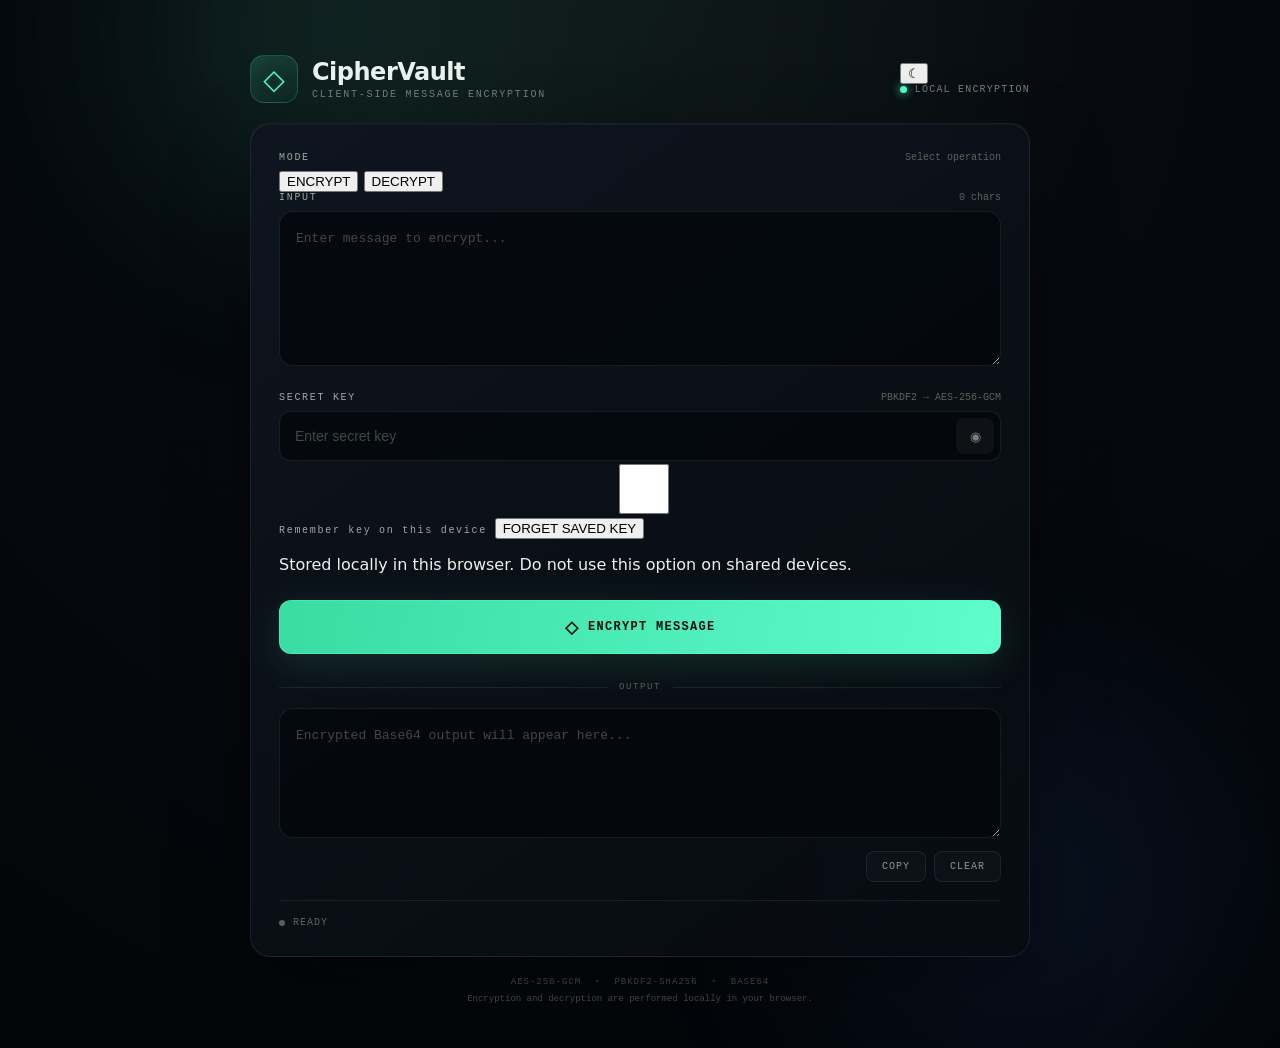
==== index.html @ 413a1378 "Update index.html Update CipherVault interface and features" ====
<!DOCTYPE html>
<html lang="en" data-theme="dark">

<head>

    <meta charset="UTF-8">

    <meta
        name="viewport"
        content="width=device-width, initial-scale=1.0"
    >

    <meta
        name="description"
        content="Client-side AES-256-GCM message encryption tool."
    >

    <title>CipherVault</title>

    <link
        rel="stylesheet"
        href="style.css"
    >

</head>


<body>

    <!-- Background -->

    <div class="background-grid"></div>

    <div
        class="background-glow glow-one"
    ></div>

    <div
        class="background-glow glow-two"
    ></div>


    <!-- Application -->

    <main class="app">


        <!-- Header -->

        <header class="header">

            <div class="brand">

                <div class="logo">
                    ◇
                </div>

                <div class="brand-text">

                    <h1>
                        CipherVault
                    </h1>

                    <p>
                        CLIENT-SIDE MESSAGE ENCRYPTION
                    </p>

                </div>

            </div>


            <div class="header-actions">

                <button
                    id="themeToggle"
                    class="theme-toggle"
                    type="button"
                    aria-label="Toggle theme"
                    title="Toggle theme"
                >

                    <span id="themeIcon">
                        ☾
                    </span>

                </button>


                <div class="security-status">

                    <span
                        class="status-dot"
                    ></span>

                    LOCAL ENCRYPTION

                </div>

            </div>

        </header>



        <!-- Main Panel -->

        <section class="panel">


            <!-- Mode -->

            <div class="mode-section">

                <div class="field-header">

                    <label>
                        MODE
                    </label>

                    <span class="hint">
                        Select operation
                    </span>

                </div>


                <div
                    id="modeSwitch"
                    class="mode-switch"
                    role="group"
                    aria-label="Cipher mode"
                >

                    <div
                        class="mode-slider"
                    ></div>


                    <button
                        id="encryptMode"
                        class="mode-option active"
                        type="button"
                    >
                        ENCRYPT
                    </button>


                    <button
                        id="decryptMode"
                        class="mode-option"
                        type="button"
                    >
                        DECRYPT
                    </button>

                </div>

            </div>



            <!-- Input -->

            <div class="field">

                <div class="field-header">

                    <label for="input">
                        INPUT
                    </label>

                    <span
                        id="inputCounter"
                        class="counter"
                    >
                        0 chars
                    </span>

                </div>


                <textarea
                    id="input"
                    spellcheck="false"
                    placeholder="Enter message to encrypt..."
                ></textarea>

            </div>



            <!-- Secret Key -->

            <div class="field">

                <div class="field-header">

                    <label for="password">
                        SECRET KEY
                    </label>

                    <span class="hint">
                        PBKDF2 → AES-256-GCM
                    </span>

                </div>


                <div class="password-wrapper">

                    <input
                        id="password"
                        type="password"
                        placeholder="Enter secret key"
                        autocomplete="new-password"
                    >


                    <button
                        id="togglePassword"
                        class="icon-button"
                        type="button"
                        aria-label="Show password"
                        title="Show / hide key"
                    >
                        ◉
                    </button>

                </div>



                <!-- Remember key -->

                <div class="key-options">

                    <label class="remember-key">

                        <input
                            type="checkbox"
                            id="rememberKey"
                        >

                        <span
                            class="custom-checkbox"
                        ></span>

                        <span class="remember-text">
                            Remember key on this device
                        </span>

                    </label>


                    <button
                        id="forgetKey"
                        class="forget-key"
                        type="button"
                    >
                        FORGET SAVED KEY
                    </button>

                </div>


                <p class="storage-warning">
                    Stored locally in this browser.
                    Do not use this option on shared devices.
                </p>

            </div>



            <!-- Process -->

            <button
                id="process"
                class="process-button"
                type="button"
            >

                <span class="button-scan"></span>

                <span class="button-content">

                    <span
                        id="processIcon"
                        class="process-icon"
                    >
                        ◇
                    </span>

                    <span id="processText">
                        ENCRYPT MESSAGE
                    </span>

                </span>

            </button>



            <!-- Divider -->

            <div class="divider">

                <span></span>

                OUTPUT

                <span></span>

            </div>



            <!-- Output -->

            <div class="field output-field">

                <textarea
                    id="output"
                    spellcheck="false"
                    readonly
                    placeholder="Encrypted Base64 output will appear here..."
                ></textarea>


                <div class="output-actions">

                    <button
                        id="copy"
                        class="secondary-button"
                        type="button"
                    >
                        COPY
                    </button>


                    <button
                        id="clear"
                        class="secondary-button danger"
                        type="button"
                    >
                        CLEAR
                    </button>

                </div>

            </div>



            <!-- Status -->

            <div
                id="statusContainer"
                class="status-container"
            >

                <span
                    class="status-indicator"
                ></span>

                <span id="status">
                    READY
                </span>

            </div>

        </section>



        <!-- Footer -->

        <footer>

            <div class="crypto-info">

                AES-256-GCM

                <span>•</span>

                PBKDF2-SHA256

                <span>•</span>

                BASE64

            </div>


            <p>
                Encryption and decryption are performed locally in your browser.
            </p>

        </footer>

    </main>


    <script src="app.js"></script>

</body>

</html>
---- style.css ----
:root {
    --bg: #06090f;
    --panel: rgba(13, 18, 28, 0.82);
    --panel-light: rgba(19, 26, 40, 0.9);

    --border: rgba(255, 255, 255, 0.08);
    --border-active: rgba(84, 255, 194, 0.35);

    --text: #e9f2ee;
    --muted: #738078;

    --accent: #54ffc2;
    --accent-soft: rgba(84, 255, 194, 0.12);
    --accent-glow: rgba(84, 255, 194, 0.28);

    --danger: #ff647c;

    --radius: 14px;
}


* {
    box-sizing: border-box;
}


html {
    min-height: 100%;
}


body {
    margin: 0;
    min-height: 100vh;

    font-family:
        Inter,
        ui-sans-serif,
        system-ui,
        -apple-system,
        BlinkMacSystemFont,
        "Segoe UI",
        sans-serif;

    background:
        radial-gradient(
            circle at top,
            #101a1a 0%,
            #06090f 40%,
            #030508 100%
        );

    color: var(--text);

    display: flex;
    justify-content: center;

    padding:
        55px
        22px
        35px;

    overflow-x: hidden;
}


.background-grid {
    position: fixed;

    inset: 0;

    pointer-events: none;

    opacity: 0.18;

    background-image:
        linear-gradient(
            rgba(84, 255, 194, 0.06) 1px,
            transparent 1px
        ),
        linear-gradient(
            90deg,
            rgba(84, 255, 194, 0.06) 1px,
            transparent 1px
        );

    background-size:
        40px
        40px;

    mask-image:
        linear-gradient(
            to bottom,
            black,
            transparent 85%
        );
}


.background-glow {
    position: fixed;

    width: 380px;
    height: 380px;

    border-radius: 50%;

    filter: blur(120px);

    opacity: 0.10;

    pointer-events: none;
}


.glow-one {
    background: #54ffc2;

    top: -160px;
    left: 10%;
}


.glow-two {
    background: #448aff;

    bottom: -180px;
    right: 5%;
}


.app {
    position: relative;

    width: 100%;
    max-width: 780px;

    z-index: 1;
}


.header {
    display: flex;
    align-items: center;
    justify-content: space-between;

    margin-bottom: 20px;
}


.brand {
    display: flex;
    align-items: center;

    gap: 14px;
}


.logo {
    width: 48px;
    height: 48px;

    border-radius: 14px;

    display: flex;
    align-items: center;
    justify-content: center;

    border: 1px solid
        rgba(84, 255, 194, 0.2);

    background:
        linear-gradient(
            145deg,
            rgba(84, 255, 194, 0.15),
            rgba(84, 255, 194, 0.02)
        );

    box-shadow:
        inset
        0 0 25px
        rgba(84, 255, 194, 0.04);

    font-size: 28px;

    color: var(--accent);
}


h1 {
    margin: 0;

    font-size: 24px;

    font-weight: 650;

    letter-spacing: -0.5px;
}


.brand p {
    margin:
        3px
        0
        0;

    font-family:
        Consolas,
        monospace;

    font-size: 10px;

    letter-spacing: 1.8px;

    color: var(--muted);
}


.security-status {
    display: flex;
    align-items: center;

    gap: 8px;

    font-family:
        Consolas,
        monospace;

    font-size: 10px;

    letter-spacing: 1.2px;

    color: var(--muted);
}


.status-dot {
    width: 7px;
    height: 7px;

    border-radius: 50%;

    background: var(--accent);

    box-shadow:
        0 0 10px
        var(--accent);
}


.panel {
    position: relative;

    padding: 28px;

    border-radius: 20px;

    border:
        1px solid
        var(--border);

    background:
        linear-gradient(
            145deg,
            rgba(15, 21, 31, 0.94),
            rgba(7, 11, 17, 0.95)
        );

    backdrop-filter:
        blur(20px);

    box-shadow:
        0 30px 80px
        rgba(0, 0, 0, 0.35),
        inset
        0 1px 0
        rgba(255, 255, 255, 0.03);
}


.mode-selector {
    display: grid;
    grid-template-columns:
        1fr
        1fr;

    padding: 4px;

    margin-bottom: 28px;

    border-radius: 12px;

    background:
        rgba(255, 255, 255, 0.025);

    border:
        1px solid
        var(--border);
}


.mode {
    position: relative;

    height: 45px;

    border: none;

    border-radius: 9px;

    background: transparent;

    color: var(--muted);

    cursor: pointer;

    font-size: 13px;

    letter-spacing: 0.6px;

    transition:
        0.25s ease;
}


.mode:hover {
    color: var(--text);
}


.mode.active {
    color: var(--accent);

    background:
        rgba(84, 255, 194, 0.07);

    box-shadow:
        inset
        0 0 0
        1px
        rgba(84, 255, 194, 0.12);
}


.field {
    margin-bottom: 22px;
}


.field-header {
    display: flex;
    align-items: center;
    justify-content: space-between;

    margin-bottom: 8px;
}


label {
    font-family:
        Consolas,
        monospace;

    font-size: 10px;

    letter-spacing: 1.7px;

    color: #9ba9a0;
}


.hint,
.counter {
    font-size: 10px;

    color: #58645d;

    font-family:
        Consolas,
        monospace;
}


textarea,
input {
    width: 100%;

    border:
        1px solid
        var(--border);

    background:
        rgba(3, 7, 11, 0.74);

    color: var(--text);

    outline: none;

    transition:
        border-color 0.2s ease,
        box-shadow 0.2s ease,
        background 0.2s ease;
}


textarea {
    min-height: 155px;

    padding: 16px;

    resize: vertical;

    border-radius: var(--radius);

    font-family:
        "SFMono-Regular",
        Consolas,
        "Liberation Mono",
        monospace;

    font-size: 13px;

    line-height: 1.65;
}


input {
    height: 50px;

    padding:
        0
        52px
        0
        15px;

    border-radius: 11px;

    font-size: 14px;
}


textarea::placeholder,
input::placeholder {
    color: #3d4943;
}


textarea:focus,
input:focus {
    border-color:
        rgba(84, 255, 194, 0.32);

    background:
        rgba(5, 10, 14, 0.92);

    box-shadow:
        0 0 0 3px
        rgba(84, 255, 194, 0.035);
}


.password-wrapper {
    position: relative;
}


.icon-button {
    position: absolute;

    right: 7px;
    top: 7px;

    height: 36px;
    width: 38px;

    border: none;

    border-radius: 8px;

    background:
        rgba(255, 255, 255, 0.04);

    color: #758178;

    cursor: pointer;

    transition: 0.2s ease;
}


.icon-button:hover {
    color: var(--accent);

    background:
        rgba(84, 255, 194, 0.07);
}


.process-button {
    position: relative;

    width: 100%;
    height: 54px;

    margin:
        4px
        0
        28px;

    overflow: hidden;

    border:
        1px solid
        rgba(84, 255, 194, 0.38);

    border-radius: 12px;

    color: #07100c;

    background:
        linear-gradient(
            100deg,
            #39dca3,
            #63ffd0,
            #38dca3
        );

    background-size:
        220% 100%;

    cursor: pointer;

    font-family:
        Consolas,
        monospace;

    font-size: 12px;

    font-weight: 700;

    letter-spacing: 1.3px;

    box-shadow:
        0 10px 40px
        rgba(84, 255, 194, 0.13);

    transition:
        transform 0.15s ease,
        box-shadow 0.2s ease;
}


.process-button::before {
    content: "";

    position: absolute;

    top: 0;
    left: -120%;

    width: 50%;
    height: 100%;

    background:
        linear-gradient(
            90deg,
            transparent,
            rgba(255, 255, 255, 0.42),
            transparent
        );

    transform:
        skewX(-20deg);
}


.process-button:hover {
    transform:
        translateY(-1px);

    box-shadow:
        0 12px 45px
        rgba(84, 255, 194, 0.22);

    animation:
        gradientMove
        2.2s linear
        infinite;
}


.process-button:hover::before {
    animation:
        buttonScan
        0.8s ease;
}


.process-button:active {
    transform:
        translateY(1px)
        scale(0.995);
}


.button-content {
    position: relative;

    z-index: 2;

    display: flex;
    justify-content: center;
    align-items: center;

    gap: 9px;
}


.process-icon {
    font-size: 17px;
}


.process-button.processing {
    pointer-events: none;

    animation:
        pulseEncryption
        1.2s ease-in-out
        infinite;
}


.process-button.processing .process-icon {
    animation:
        rotateCrypto
        0.8s linear
        infinite;
}


.process-button.success {
    animation:
        successFlash
        0.5s ease;
}


.divider {
    display: flex;
    align-items: center;

    gap: 12px;

    margin-bottom: 16px;

    color: #536058;

    font-family:
        Consolas,
        monospace;

    font-size: 9px;

    letter-spacing: 1.6px;
}


.divider span {
    flex: 1;

    height: 1px;

    background:
        var(--border);
}


.output-field {
    margin-bottom: 0;
}


#output {
    min-height: 130px;

    color: #95ffd7;
}


.output-actions {
    display: flex;

    justify-content: flex-end;

    gap: 8px;

    margin-top: 9px;
}


.secondary-button {
    padding:
        9px
        15px;

    border-radius: 8px;

    border:
        1px solid
        var(--border);

    background:
        rgba(255, 255, 255, 0.025);

    color: #8b9890;

    cursor: pointer;

    font-family:
        Consolas,
        monospace;

    font-size: 10px;

    letter-spacing: 1px;

    transition: 0.2s ease;
}


.secondary-button:hover {
    color: var(--accent);

    border-color:
        rgba(84, 255, 194, 0.2);

    background:
        var(--accent-soft);
}


.secondary-button.danger:hover {
    color: var(--danger);

    border-color:
        rgba(255, 100, 124, 0.25);

    background:
        rgba(255, 100, 124, 0.06);
}


.status-container {
    display: flex;
    align-items: center;

    gap: 8px;

    margin-top: 18px;

    padding-top: 16px;

    border-top:
        1px solid
        var(--border);

    font-family:
        Consolas,
        monospace;

    font-size: 10px;

    letter-spacing: 1px;

    color: #59675e;
}


.status-indicator {
    width: 6px;
    height: 6px;

    border-radius: 50%;

    background: #55625a;
}


.status-container.processing {
    color: #ffcf66;
}


.status-container.processing
.status-indicator {
    background: #ffcf66;

    box-shadow:
        0 0 10px
        rgba(255, 207, 102, 0.6);

    animation:
        statusPulse
        0.8s infinite;
}


.status-container.success {
    color: var(--accent);
}


.status-container.success
.status-indicator {
    background: var(--accent);

    box-shadow:
        0 0 10px
        var(--accent-glow);
}


.status-container.error {
    color: var(--danger);
}


.status-container.error
.status-indicator {
    background: var(--danger);

    box-shadow:
        0 0 10px
        rgba(255, 100, 124, 0.35);
}


footer {
    text-align: center;

    margin-top: 20px;

    color: #465149;

    font-family:
        Consolas,
        monospace;

    font-size: 9px;

    letter-spacing: 1px;
}


footer span {
    margin:
        0
        7px;

    color: #2d3731;
}


footer p {
    margin-top: 7px;

    letter-spacing: 0;
}


@keyframes buttonScan {

    from {
        left: -120%;
    }

    to {
        left: 150%;
    }
}


@keyframes gradientMove {

    0% {
        background-position:
            0%
            50%;
    }

    100% {
        background-position:
            220%
            50%;
    }
}


@keyframes rotateCrypto {

    from {
        transform:
            rotate(0deg);
    }

    to {
        transform:
            rotate(360deg);
    }
}


@keyframes pulseEncryption {

    0%,
    100% {
        box-shadow:
            0 10px 35px
            rgba(84, 255, 194, 0.15);
    }

    50% {
        box-shadow:
            0 10px 60px
            rgba(84, 255, 194, 0.4);
    }
}


@keyframes statusPulse {

    0%,
    100% {
        opacity: 0.4;
    }

    50% {
        opacity: 1;
    }
}


@keyframes successFlash {

    0% {
        box-shadow:
            0 0 0
            rgba(84, 255, 194, 0);
    }

    50% {
        box-shadow:
            0 0 45px
            rgba(84, 255, 194, 0.38);
    }

    100% {
        box-shadow:
            0 10px 40px
            rgba(84, 255, 194, 0.13);
    }
}


@media (
    max-width: 650px
) {

    body {
        padding:
            25px
            14px;
    }

    .panel {
        padding: 19px;
    }

    .header {
        align-items: flex-start;
    }

    .security-status {
        display: none;
    }

    .brand p {
        font-size: 8px;
    }

    textarea {
        min-height: 130px;
    }
}
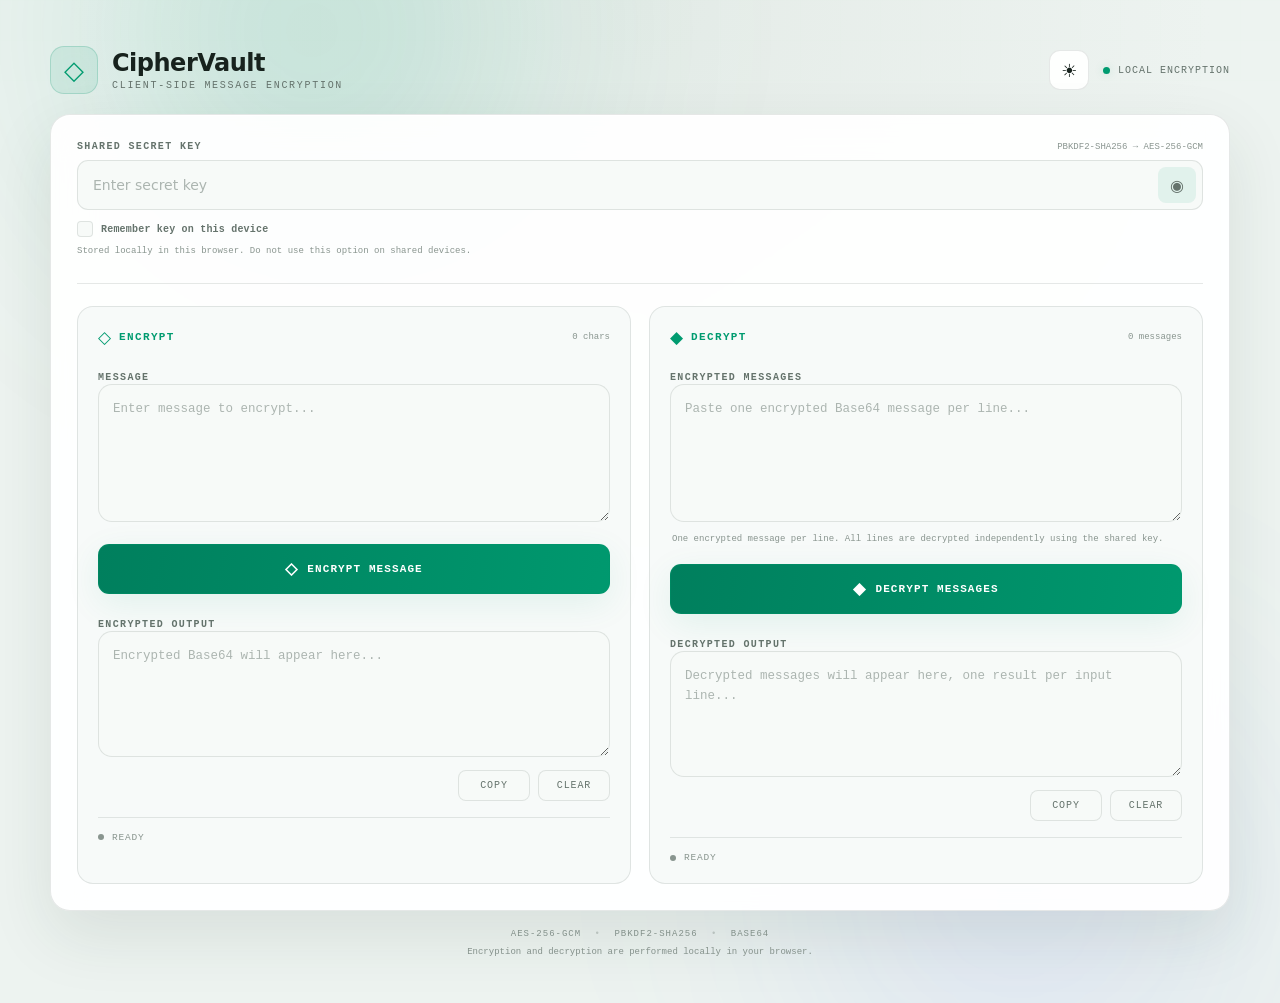
==== commit 978034fe: "Improve CipherVault UI and multi-message decryption - Added dual-pane layout for desktop, keeping En" ====
--- a/index.html
+++ b/index.html
@@ -24,10 +24,7 @@
 
 </head>
 
-
 <body>
-
-    <!-- Background -->
 
     <div class="background-grid"></div>
 
@@ -40,12 +37,10 @@
     ></div>
 
 
-    <!-- Application -->
-
     <main class="app">
 
 
-        <!-- Header -->
+        <!-- HEADER -->
 
         <header class="header">
 
@@ -79,11 +74,9 @@
                     aria-label="Toggle theme"
                     title="Toggle theme"
                 >
-
                     <span id="themeIcon">
                         ☾
                     </span>
-
                 </button>
 
 
@@ -102,106 +95,23 @@
         </header>
 
 
-
-        <!-- Main Panel -->
+        <!-- MAIN -->
 
         <section class="panel">
 
 
-            <!-- Mode -->
-
-            <div class="mode-section">
+            <!-- SHARED KEY -->
+
+            <section class="key-section">
 
                 <div class="field-header">
 
-                    <label>
-                        MODE
+                    <label for="password">
+                        SHARED SECRET KEY
                     </label>
 
                     <span class="hint">
-                        Select operation
-                    </span>
-
-                </div>
-
-
-                <div
-                    id="modeSwitch"
-                    class="mode-switch"
-                    role="group"
-                    aria-label="Cipher mode"
-                >
-
-                    <div
-                        class="mode-slider"
-                    ></div>
-
-
-                    <button
-                        id="encryptMode"
-                        class="mode-option active"
-                        type="button"
-                    >
-                        ENCRYPT
-                    </button>
-
-
-                    <button
-                        id="decryptMode"
-                        class="mode-option"
-                        type="button"
-                    >
-                        DECRYPT
-                    </button>
-
-                </div>
-
-            </div>
-
-
-
-            <!-- Input -->
-
-            <div class="field">
-
-                <div class="field-header">
-
-                    <label for="input">
-                        INPUT
-                    </label>
-
-                    <span
-                        id="inputCounter"
-                        class="counter"
-                    >
-                        0 chars
-                    </span>
-
-                </div>
-
-
-                <textarea
-                    id="input"
-                    spellcheck="false"
-                    placeholder="Enter message to encrypt..."
-                ></textarea>
-
-            </div>
-
-
-
-            <!-- Secret Key -->
-
-            <div class="field">
-
-                <div class="field-header">
-
-                    <label for="password">
-                        SECRET KEY
-                    </label>
-
-                    <span class="hint">
-                        PBKDF2 → AES-256-GCM
+                        PBKDF2-SHA256 → AES-256-GCM
                     </span>
 
                 </div>
@@ -230,9 +140,6 @@
                 </div>
 
 
-
-                <!-- Remember key -->
-
                 <div class="key-options">
 
                     <label class="remember-key">
@@ -265,116 +172,325 @@
 
 
                 <p class="storage-warning">
+
                     Stored locally in this browser.
                     Do not use this option on shared devices.
+
                 </p>
 
+            </section>
+
+
+            <!-- MOBILE / EXTENSION SWITCH -->
+
+            <div
+                id="mobileModeSwitch"
+                class="mobile-mode-switch"
+                role="group"
+                aria-label="Choose mobile workspace"
+            >
+
+                <button
+                    id="mobileEncrypt"
+                    class="mobile-mode active"
+                    type="button"
+                >
+                    ENCRYPT
+                </button>
+
+
+                <button
+                    id="mobileDecrypt"
+                    class="mobile-mode"
+                    type="button"
+                >
+                    DECRYPT
+                </button>
+
             </div>
 
 
-
-            <!-- Process -->
-
-            <button
-                id="process"
-                class="process-button"
-                type="button"
-            >
-
-                <span class="button-scan"></span>
-
-                <span class="button-content">
-
-                    <span
-                        id="processIcon"
-                        class="process-icon"
-                    >
-                        ◇
-                    </span>
-
-                    <span id="processText">
-                        ENCRYPT MESSAGE
-                    </span>
-
-                </span>
-
-            </button>
-
-
-
-            <!-- Divider -->
-
-            <div class="divider">
-
-                <span></span>
-
-                OUTPUT
-
-                <span></span>
+            <!-- WORKSPACE -->
+
+            <div class="workspace">
+
+
+                <!-- ENCRYPT -->
+
+                <section
+                    id="encryptPanel"
+                    class="cipher-panel active-mobile"
+                >
+
+                    <div class="cipher-panel-title">
+
+                        <div>
+
+                            <span class="panel-symbol">
+                                ◇
+                            </span>
+
+                            <h2>
+                                ENCRYPT
+                            </h2>
+
+                        </div>
+
+
+                        <span
+                            id="encryptCounter"
+                            class="counter"
+                        >
+                            0 chars
+                        </span>
+
+                    </div>
+
+
+                    <div class="field">
+
+                        <label for="encryptInput">
+                            MESSAGE
+                        </label>
+
+
+                        <textarea
+                            id="encryptInput"
+                            spellcheck="false"
+                            placeholder="Enter message to encrypt..."
+                        ></textarea>
+
+                    </div>
+
+
+                    <button
+                        id="encryptButton"
+                        class="process-button"
+                        type="button"
+                    >
+
+                        <span class="button-content">
+
+                            <span
+                                id="encryptIcon"
+                                class="process-icon"
+                            >
+                                ◇
+                            </span>
+
+                            <span id="encryptButtonText">
+                                ENCRYPT MESSAGE
+                            </span>
+
+                        </span>
+
+                    </button>
+
+
+                    <div class="field output-field">
+
+                        <label for="encryptOutput">
+                            ENCRYPTED OUTPUT
+                        </label>
+
+
+                        <textarea
+                            id="encryptOutput"
+                            class="result-box"
+                            spellcheck="false"
+                            readonly
+                            placeholder="Encrypted Base64 will appear here..."
+                        ></textarea>
+
+
+                        <div class="output-actions">
+
+                            <button
+                                id="copyEncrypted"
+                                class="secondary-button copy-button"
+                                type="button"
+                            >
+                                COPY
+                            </button>
+
+
+                            <button
+                                id="clearEncrypt"
+                                class="secondary-button danger"
+                                type="button"
+                            >
+                                CLEAR
+                            </button>
+
+                        </div>
+
+                    </div>
+
+
+                    <div
+                        id="encryptStatusContainer"
+                        class="status-container"
+                        aria-live="polite"
+                    >
+
+                        <span
+                            class="status-indicator"
+                        ></span>
+
+                        <span id="encryptStatus">
+                            READY
+                        </span>
+
+                    </div>
+
+                </section>
+
+
+                <!-- DECRYPT -->
+
+                <section
+                    id="decryptPanel"
+                    class="cipher-panel"
+                >
+
+                    <div class="cipher-panel-title">
+
+                        <div>
+
+                            <span class="panel-symbol">
+                                ◆
+                            </span>
+
+                            <h2>
+                                DECRYPT
+                            </h2>
+
+                        </div>
+
+
+                        <span
+                            id="decryptCounter"
+                            class="counter"
+                        >
+                            0 messages
+                        </span>
+
+                    </div>
+
+
+                    <div class="field">
+
+                        <label for="decryptInput">
+                            ENCRYPTED MESSAGES
+                        </label>
+
+
+                        <textarea
+                            id="decryptInput"
+                            spellcheck="false"
+                            placeholder="Paste one encrypted Base64 message per line..."
+                        ></textarea>
+
+
+                        <p class="field-help">
+
+                            One encrypted message per line.
+                            All lines are decrypted independently
+                            using the shared key.
+
+                        </p>
+
+                    </div>
+
+
+                    <button
+                        id="decryptButton"
+                        class="process-button"
+                        type="button"
+                    >
+
+                        <span class="button-content">
+
+                            <span
+                                id="decryptIcon"
+                                class="process-icon"
+                            >
+                                ◆
+                            </span>
+
+                            <span id="decryptButtonText">
+                                DECRYPT MESSAGES
+                            </span>
+
+                        </span>
+
+                    </button>
+
+
+                    <div class="field output-field">
+
+                        <label for="decryptOutput">
+                            DECRYPTED OUTPUT
+                        </label>
+
+
+                        <textarea
+                            id="decryptOutput"
+                            class="result-box"
+                            spellcheck="false"
+                            readonly
+                            placeholder="Decrypted messages will appear here, one result per input line..."
+                        ></textarea>
+
+
+                        <div class="output-actions">
+
+                            <button
+                                id="copyDecrypted"
+                                class="secondary-button copy-button"
+                                type="button"
+                            >
+                                COPY
+                            </button>
+
+
+                            <button
+                                id="clearDecrypt"
+                                class="secondary-button danger"
+                                type="button"
+                            >
+                                CLEAR
+                            </button>
+
+                        </div>
+
+                    </div>
+
+
+                    <div
+                        id="decryptStatusContainer"
+                        class="status-container"
+                        aria-live="polite"
+                    >
+
+                        <span
+                            class="status-indicator"
+                        ></span>
+
+                        <span id="decryptStatus">
+                            READY
+                        </span>
+
+                    </div>
+
+                </section>
 
             </div>
 
-
-
-            <!-- Output -->
-
-            <div class="field output-field">
-
-                <textarea
-                    id="output"
-                    spellcheck="false"
-                    readonly
-                    placeholder="Encrypted Base64 output will appear here..."
-                ></textarea>
-
-
-                <div class="output-actions">
-
-                    <button
-                        id="copy"
-                        class="secondary-button"
-                        type="button"
-                    >
-                        COPY
-                    </button>
-
-
-                    <button
-                        id="clear"
-                        class="secondary-button danger"
-                        type="button"
-                    >
-                        CLEAR
-                    </button>
-
-                </div>
-
-            </div>
-
-
-
-            <!-- Status -->
-
-            <div
-                id="statusContainer"
-                class="status-container"
-            >
-
-                <span
-                    class="status-indicator"
-                ></span>
-
-                <span id="status">
-                    READY
-                </span>
-
-            </div>
-
         </section>
 
 
-
-        <!-- Footer -->
+        <!-- FOOTER -->
 
         <footer>
 
@@ -406,4 +522,4 @@
 
 </body>
 
-</html>
+</html>
--- a/style.css
+++ b/style.css
@@ -1,22 +1,131 @@
 :root {
-    --bg: #06090f;
-    --panel: rgba(13, 18, 28, 0.82);
-    --panel-light: rgba(19, 26, 40, 0.9);
-
-    --border: rgba(255, 255, 255, 0.08);
-    --border-active: rgba(84, 255, 194, 0.35);
-
-    --text: #e9f2ee;
-    --muted: #738078;
+
+    --bg: #05080d;
+    --bg-secondary: #08100f;
+
+    --panel:
+        rgba(12, 18, 26, 0.92);
+
+    --subpanel:
+        rgba(3, 8, 12, 0.52);
+
+    --input-bg:
+        rgba(3, 8, 12, 0.84);
+
+
+    --text: #e8f2ed;
+
+    --muted: #738079;
+
+    --muted-dark: #47534d;
+
+
+    --border:
+        rgba(255, 255, 255, 0.08);
+
+    --border-hover:
+        rgba(84, 255, 194, 0.20);
+
+    --border-active:
+        rgba(84, 255, 194, 0.38);
+
 
     --accent: #54ffc2;
-    --accent-soft: rgba(84, 255, 194, 0.12);
-    --accent-glow: rgba(84, 255, 194, 0.28);
+
+    --accent-dark: #28d99d;
+
+    --accent-text: #04100b;
+
+    --accent-soft:
+        rgba(84, 255, 194, 0.10);
+
+    --accent-glow:
+        rgba(84, 255, 194, 0.24);
+
 
     --danger: #ff647c;
 
+    --danger-soft:
+        rgba(255, 100, 124, 0.08);
+
+
+    --warning: #ffd56a;
+
+    --warning-soft:
+        rgba(255, 213, 106, 0.10);
+
+
     --radius: 14px;
 }
+
+
+/* =====================================================
+   LIGHT THEME
+   ===================================================== */
+
+
+html[data-theme="light"] {
+
+    --bg: #edf3f0;
+
+    --bg-secondary: #e5ece8;
+
+    --panel:
+        rgba(255, 255, 255, 0.94);
+
+    --subpanel:
+        rgba(246, 250, 248, 0.84);
+
+    --input-bg:
+        rgba(247, 250, 248, 0.98);
+
+
+    --text: #17221d;
+
+    --muted: #65736c;
+
+    --muted-dark: #89958f;
+
+
+    --border:
+        rgba(12, 35, 26, 0.10);
+
+    --border-hover:
+        rgba(0, 147, 105, 0.20);
+
+    --border-active:
+        rgba(0, 147, 105, 0.42);
+
+
+    --accent: #009b70;
+
+    --accent-dark: #007f5d;
+
+    --accent-text: #ffffff;
+
+    --accent-soft:
+        rgba(0, 155, 112, 0.09);
+
+    --accent-glow:
+        rgba(0, 155, 112, 0.18);
+
+
+    --danger: #d8435b;
+
+    --danger-soft:
+        rgba(216, 67, 91, 0.08);
+
+
+    --warning: #a66d00;
+
+    --warning-soft:
+        rgba(166, 109, 0, 0.08);
+}
+
+
+/* =====================================================
+   RESET
+   ===================================================== */
 
 
 * {
@@ -30,41 +139,91 @@
 
 
 body {
+
     margin: 0;
+
     min-height: 100vh;
 
-    font-family:
-        Inter,
-        ui-sans-serif,
-        system-ui,
-        -apple-system,
-        BlinkMacSystemFont,
-        "Segoe UI",
-        sans-serif;
-
-    background:
+    padding:
+        46px
+        22px
+        34px;
+
+
+    display: flex;
+
+    justify-content: center;
+
+
+    background:
+
         radial-gradient(
             circle at top,
-            #101a1a 0%,
-            #06090f 40%,
-            #030508 100%
+            var(--bg-secondary) 0%,
+            var(--bg) 48%,
+            var(--bg) 100%
         );
 
+
     color: var(--text);
 
-    display: flex;
-    justify-content: center;
-
-    padding:
-        55px
-        22px
-        35px;
+
+    font-family:
+
+        Inter,
+
+        ui-sans-serif,
+
+        system-ui,
+
+        -apple-system,
+
+        BlinkMacSystemFont,
+
+        "Segoe UI",
+
+        sans-serif;
+
+
+    transition:
+
+        background 0.35s ease,
+
+        color 0.35s ease;
+
 
     overflow-x: hidden;
 }
 
 
+button,
+input,
+textarea {
+
+    font: inherit;
+}
+
+
+button:focus-visible,
+input:focus-visible,
+textarea:focus-visible {
+
+    outline:
+        2px solid
+        var(--accent);
+
+    outline-offset:
+        2px;
+}
+
+
+/* =====================================================
+   BACKGROUND
+   ===================================================== */
+
+
 .background-grid {
+
     position: fixed;
 
     inset: 0;
@@ -73,22 +232,28 @@
 
     opacity: 0.18;
 
+
     background-image:
+
         linear-gradient(
-            rgba(84, 255, 194, 0.06) 1px,
+            rgba(84, 255, 194, 0.055) 1px,
             transparent 1px
         ),
+
         linear-gradient(
             90deg,
-            rgba(84, 255, 194, 0.06) 1px,
+            rgba(84, 255, 194, 0.055) 1px,
             transparent 1px
         );
+
 
     background-size:
         40px
         40px;
 
+
     mask-image:
+
         linear-gradient(
             to bottom,
             black,
@@ -97,59 +262,92 @@
 }
 
 
+html[data-theme="light"]
+.background-grid {
+
+    opacity: 0.08;
+}
+
+
 .background-glow {
+
     position: fixed;
 
-    width: 380px;
-    height: 380px;
+    width: 420px;
+
+    height: 420px;
 
     border-radius: 50%;
 
-    filter: blur(120px);
-
-    opacity: 0.10;
+    filter:
+        blur(130px);
 
     pointer-events: none;
 }
 
 
 .glow-one {
-    background: #54ffc2;
-
-    top: -160px;
-    left: 10%;
+
+    top: -180px;
+
+    left: 8%;
+
+    background:
+        var(--accent-glow);
 }
 
 
 .glow-two {
-    background: #448aff;
-
-    bottom: -180px;
-    right: 5%;
-}
+
+    bottom: -200px;
+
+    right: 4%;
+
+    background:
+        rgba(70, 110, 255, 0.10);
+}
+
+
+/* =====================================================
+   APP
+   ===================================================== */
 
 
 .app {
+
     position: relative;
 
     width: 100%;
-    max-width: 780px;
+
+    max-width: 1180px;
 
     z-index: 1;
 }
 
 
+/* =====================================================
+   HEADER
+   ===================================================== */
+
+
 .header {
+
     display: flex;
+
     align-items: center;
+
     justify-content: space-between;
 
+    gap: 20px;
+
     margin-bottom: 20px;
 }
 
 
 .brand {
+
     display: flex;
+
     align-items: center;
 
     gap: 14px;
@@ -157,716 +355,1715 @@
 
 
 .logo {
+
     width: 48px;
+
     height: 48px;
 
-    border-radius: 14px;
 
     display: flex;
+
     align-items: center;
+
     justify-content: center;
 
-    border: 1px solid
-        rgba(84, 255, 194, 0.2);
-
-    background:
-        linear-gradient(
-            145deg,
-            rgba(84, 255, 194, 0.15),
-            rgba(84, 255, 194, 0.02)
-        );
+
+    border:
+        1px solid
+        var(--border-hover);
+
+
+    border-radius:
+        14px;
+
+
+    background:
+        var(--accent-soft);
+
+
+    color:
+        var(--accent);
+
+
+    font-size:
+        26px;
+
 
     box-shadow:
+
         inset
-        0 0 25px
-        rgba(84, 255, 194, 0.04);
-
-    font-size: 28px;
-
-    color: var(--accent);
-}
-
-
-h1 {
+        0
+        0
+        25px
+        rgba(84, 255, 194, 0.03);
+}
+
+
+.brand h1 {
+
     margin: 0;
 
     font-size: 24px;
 
     font-weight: 650;
 
-    letter-spacing: -0.5px;
+    letter-spacing:
+        -0.5px;
 }
 
 
 .brand p {
+
     margin:
         3px
         0
         0;
+
+
+    color:
+        var(--muted);
+
+
+    font-family:
+        Consolas,
+        "Courier New",
+        monospace;
+
+
+    font-size:
+        10px;
+
+
+    letter-spacing:
+        1.7px;
+}
+
+
+.header-actions {
+
+    display: flex;
+
+    align-items: center;
+
+    gap: 14px;
+}
+
+
+.security-status {
+
+    display: flex;
+
+    align-items: center;
+
+    gap: 8px;
+
+
+    white-space: nowrap;
+
+
+    color:
+        var(--muted);
+
 
     font-family:
         Consolas,
         monospace;
 
-    font-size: 10px;
-
-    letter-spacing: 1.8px;
-
-    color: var(--muted);
-}
-
-
-.security-status {
+
+    font-size:
+        10px;
+
+
+    letter-spacing:
+        1px;
+}
+
+
+.status-dot {
+
+    width: 7px;
+
+    height: 7px;
+
+
+    border-radius:
+        50%;
+
+
+    background:
+        var(--accent);
+
+
+    box-shadow:
+
+        0
+        0
+        10px
+        var(--accent-glow);
+}
+
+
+/* =====================================================
+   THEME
+   ===================================================== */
+
+
+.theme-toggle {
+
+    width: 40px;
+
+    height: 40px;
+
+    padding: 0;
+
+
     display: flex;
+
     align-items: center;
 
-    gap: 8px;
+    justify-content: center;
+
+
+    border:
+        1px solid
+        var(--border);
+
+
+    border-radius:
+        11px;
+
+
+    background:
+        var(--panel);
+
+
+    color:
+        var(--text);
+
+
+    cursor: pointer;
+
+    font-size: 18px;
+
+
+    transition:
+
+        transform 0.2s ease,
+
+        background 0.2s ease,
+
+        border-color 0.2s ease;
+}
+
+
+.theme-toggle:hover {
+
+    transform:
+        translateY(-1px);
+
+
+    border-color:
+        var(--border-active);
+
+
+    background:
+        var(--accent-soft);
+}
+
+
+#themeIcon {
+
+    display:
+        inline-block;
+
+
+    transition:
+        transform 0.35s ease;
+}
+
+
+.theme-toggle:hover
+#themeIcon {
+
+    transform:
+        rotate(22deg);
+}
+
+
+/* =====================================================
+   MAIN PANEL
+   ===================================================== */
+
+
+.panel {
+
+    padding: 26px;
+
+
+    border:
+        1px solid
+        var(--border);
+
+
+    border-radius:
+        20px;
+
+
+    background:
+        var(--panel);
+
+
+    backdrop-filter:
+        blur(20px);
+
+
+    box-shadow:
+
+        0
+        30px
+        80px
+        rgba(0, 0, 0, 0.30),
+
+        inset
+        0
+        1px
+        0
+        rgba(255, 255, 255, 0.03);
+
+
+    transition:
+
+        background 0.35s ease,
+
+        border-color 0.35s ease;
+}
+
+
+html[data-theme="light"]
+.panel {
+
+    box-shadow:
+
+        0
+        25px
+        65px
+        rgba(27, 54, 42, 0.10),
+
+        inset
+        0
+        1px
+        0
+        rgba(255, 255, 255, 0.8);
+}
+
+
+/* =====================================================
+   KEY
+   ===================================================== */
+
+
+.key-section {
+
+    padding-bottom:
+        24px;
+
+    margin-bottom:
+        22px;
+
+
+    border-bottom:
+
+        1px solid
+        var(--border);
+}
+
+
+.field {
+
+    margin-bottom:
+        18px;
+}
+
+
+.field-header {
+
+    display: flex;
+
+    align-items: center;
+
+    justify-content: space-between;
+
+    gap: 14px;
+
+
+    margin-bottom:
+        8px;
+}
+
+
+label,
+.cipher-panel-title h2 {
 
     font-family:
         Consolas,
         monospace;
 
-    font-size: 10px;
-
-    letter-spacing: 1.2px;
-
-    color: var(--muted);
-}
-
-
-.status-dot {
-    width: 7px;
-    height: 7px;
-
-    border-radius: 50%;
-
-    background: var(--accent);
-
-    box-shadow:
-        0 0 10px
-        var(--accent);
-}
-
-
-.panel {
-    position: relative;
-
-    padding: 28px;
-
-    border-radius: 20px;
+
+    font-weight:
+        700;
+
+
+    letter-spacing:
+        1.35px;
+}
+
+
+label {
+
+    color:
+        var(--muted);
+
+
+    font-size:
+        10px;
+}
+
+
+.counter,
+.hint {
+
+    color:
+        var(--muted-dark);
+
+
+    font-family:
+        Consolas,
+        monospace;
+
+
+    font-size:
+        9px;
+}
+
+
+/* =====================================================
+   INPUTS
+   ===================================================== */
+
+
+textarea,
+input {
+
+    width: 100%;
+
 
     border:
+
         1px solid
         var(--border);
 
-    background:
-        linear-gradient(
-            145deg,
-            rgba(15, 21, 31, 0.94),
-            rgba(7, 11, 17, 0.95)
-        );
-
-    backdrop-filter:
-        blur(20px);
+
+    background:
+        var(--input-bg);
+
+
+    color:
+        var(--text);
+
+
+    outline: none;
+
+
+    transition:
+
+        border-color 0.2s ease,
+
+        box-shadow 0.2s ease,
+
+        background 0.3s ease,
+
+        color 0.3s ease;
+}
+
+
+textarea {
+
+    min-height:
+        138px;
+
+
+    padding:
+        14px;
+
+
+    resize:
+        vertical;
+
+
+    border-radius:
+        var(--radius);
+
+
+    font-family:
+
+        "SFMono-Regular",
+
+        Consolas,
+
+        "Liberation Mono",
+
+        monospace;
+
+
+    font-size:
+        12.5px;
+
+
+    line-height:
+        1.6;
+}
+
+
+input {
+
+    height: 50px;
+
+
+    padding:
+
+        0
+        52px
+        0
+        15px;
+
+
+    border-radius:
+        11px;
+
+
+    font-size:
+        14px;
+}
+
+
+textarea::placeholder,
+input::placeholder {
+
+    color:
+        var(--muted-dark);
+
+
+    opacity:
+        0.68;
+}
+
+
+textarea:focus,
+input:focus {
+
+    border-color:
+        var(--border-active);
+
 
     box-shadow:
-        0 30px 80px
-        rgba(0, 0, 0, 0.35),
-        inset
-        0 1px 0
-        rgba(255, 255, 255, 0.03);
-}
-
-
-.mode-selector {
+
+        0
+        0
+        0
+        3px
+        var(--accent-soft);
+}
+
+
+/* =====================================================
+   PASSWORD
+   ===================================================== */
+
+
+.password-wrapper {
+
+    position: relative;
+}
+
+
+.icon-button {
+
+    position: absolute;
+
+
+    top: 7px;
+
+    right: 7px;
+
+
+    width: 38px;
+
+    height: 36px;
+
+
+    border: none;
+
+
+    border-radius:
+        8px;
+
+
+    background:
+        var(--accent-soft);
+
+
+    color:
+        var(--muted);
+
+
+    cursor: pointer;
+
+
+    transition:
+
+        color 0.2s ease,
+
+        background 0.2s ease;
+}
+
+
+.icon-button:hover {
+
+    color:
+        var(--accent);
+}
+
+
+/* =====================================================
+   REMEMBER KEY
+   ===================================================== */
+
+
+.key-options {
+
+    display: flex;
+
+    align-items: center;
+
+    justify-content: space-between;
+
+    gap: 12px;
+
+
+    margin-top:
+        10px;
+}
+
+
+.remember-key {
+
+    display: flex;
+
+    align-items: center;
+
+    gap: 8px;
+
+
+    cursor: pointer;
+
+    user-select: none;
+}
+
+
+.remember-key input {
+
+    display: none;
+}
+
+
+.custom-checkbox {
+
+    position: relative;
+
+    flex-shrink: 0;
+
+
+    width: 16px;
+
+    height: 16px;
+
+
+    border:
+
+        1px solid
+        var(--border);
+
+
+    border-radius:
+        4px;
+
+
+    background:
+        var(--input-bg);
+
+
+    transition:
+        0.2s ease;
+}
+
+
+.remember-key:hover
+.custom-checkbox {
+
+    border-color:
+        var(--border-active);
+}
+
+
+.remember-key input:checked
++
+.custom-checkbox {
+
+    border-color:
+        var(--accent);
+
+
+    background:
+        var(--accent);
+
+
+    box-shadow:
+
+        0
+        0
+        12px
+        var(--accent-glow);
+}
+
+
+.remember-key input:checked
++
+.custom-checkbox::after {
+
+    content:
+        "✓";
+
+
+    position: absolute;
+
+    inset: 0;
+
+
+    display: flex;
+
+    align-items: center;
+
+    justify-content: center;
+
+
+    color:
+        var(--accent-text);
+
+
+    font-size:
+        10px;
+
+
+    font-weight:
+        bold;
+}
+
+
+.remember-text {
+
+    color:
+        var(--muted);
+
+
+    font-family:
+        Consolas,
+        monospace;
+
+
+    font-size:
+        10px;
+
+
+    letter-spacing:
+        0.2px;
+}
+
+
+.forget-key {
+
+    padding: 4px;
+
+
+    border: none;
+
+
+    background:
+        transparent;
+
+
+    color:
+        var(--muted-dark);
+
+
+    cursor: pointer;
+
+
+    font-family:
+        Consolas,
+        monospace;
+
+
+    font-size:
+        9px;
+
+
+    letter-spacing:
+        0.7px;
+
+
+    opacity: 0;
+
+    pointer-events: none;
+
+
+    transition:
+
+        color 0.2s ease,
+
+        opacity 0.2s ease;
+}
+
+
+.forget-key.visible {
+
+    opacity: 1;
+
+    pointer-events: auto;
+}
+
+
+.forget-key:hover {
+
+    color:
+        var(--danger);
+}
+
+
+.storage-warning,
+.field-help {
+
+    color:
+        var(--muted-dark);
+
+
+    font-family:
+        Consolas,
+        monospace;
+
+
+    font-size:
+        9px;
+
+
+    line-height:
+        1.5;
+}
+
+
+.storage-warning {
+
+    margin:
+        7px
+        0
+        0;
+}
+
+
+.field-help {
+
+    margin:
+        7px
+        2px
+        0;
+}
+
+
+/* =====================================================
+   DESKTOP WORKSPACE
+   ===================================================== */
+
+
+.workspace {
+
     display: grid;
+
+
+    grid-template-columns:
+
+        minmax(0, 1fr)
+
+        minmax(0, 1fr);
+
+
+    gap:
+        18px;
+}
+
+
+.cipher-panel {
+
+    min-width: 0;
+
+
+    padding:
+        20px;
+
+
+    border:
+
+        1px solid
+        var(--border);
+
+
+    border-radius:
+        16px;
+
+
+    background:
+        var(--subpanel);
+
+
+    transition:
+
+        border-color 0.2s ease,
+
+        background 0.3s ease,
+
+        box-shadow 0.2s ease;
+}
+
+
+.cipher-panel:hover {
+
+    border-color:
+        var(--border-hover);
+}
+
+
+.cipher-panel-title {
+
+    display: flex;
+
+    align-items: center;
+
+    justify-content: space-between;
+
+    gap: 12px;
+
+
+    margin-bottom:
+        18px;
+}
+
+
+.cipher-panel-title > div {
+
+    display: flex;
+
+    align-items: center;
+
+    gap: 8px;
+}
+
+
+.cipher-panel-title h2 {
+
+    margin: 0;
+
+
+    color:
+        var(--accent);
+
+
+    font-size:
+        11px;
+}
+
+
+.panel-symbol {
+
+    color:
+        var(--accent);
+
+
+    font-size:
+        17px;
+}
+
+
+/* =====================================================
+   MOBILE SELECTOR
+   ===================================================== */
+
+
+.mobile-mode-switch {
+
+    display: none;
+
+
     grid-template-columns:
         1fr
         1fr;
 
+
+    gap: 4px;
+
+
     padding: 4px;
 
-    margin-bottom: 28px;
-
-    border-radius: 12px;
-
-    background:
-        rgba(255, 255, 255, 0.025);
+
+    margin-bottom:
+        18px;
+
+
+    border:
+
+        1px solid
+        var(--border);
+
+
+    border-radius:
+        11px;
+
+
+    background:
+        var(--subpanel);
+}
+
+
+.mobile-mode {
+
+    height: 40px;
+
 
     border:
         1px solid
-        var(--border);
-}
-
-
-.mode {
-    position: relative;
-
-    height: 45px;
-
-    border: none;
-
-    border-radius: 9px;
-
-    background: transparent;
-
-    color: var(--muted);
+        transparent;
+
+
+    border-radius:
+        8px;
+
+
+    background:
+        transparent;
+
+
+    color:
+        var(--muted);
+
 
     cursor: pointer;
 
-    font-size: 13px;
-
-    letter-spacing: 0.6px;
-
-    transition:
-        0.25s ease;
-}
-
-
-.mode:hover {
-    color: var(--text);
-}
-
-
-.mode.active {
-    color: var(--accent);
-
-    background:
-        rgba(84, 255, 194, 0.07);
-
-    box-shadow:
-        inset
-        0 0 0
-        1px
-        rgba(84, 255, 194, 0.12);
-}
-
-
-.field {
-    margin-bottom: 22px;
-}
-
-
-.field-header {
-    display: flex;
-    align-items: center;
-    justify-content: space-between;
-
-    margin-bottom: 8px;
-}
-
-
-label {
+
     font-family:
         Consolas,
         monospace;
 
-    font-size: 10px;
-
-    letter-spacing: 1.7px;
-
-    color: #9ba9a0;
-}
-
-
-.hint,
-.counter {
-    font-size: 10px;
-
-    color: #58645d;
+
+    font-size:
+        10px;
+
+
+    font-weight:
+        700;
+
+
+    letter-spacing:
+        1px;
+
+
+    transition:
+        0.2s ease;
+}
+
+
+.mobile-mode.active {
+
+    color:
+        var(--accent);
+
+
+    border-color:
+        var(--border-active);
+
+
+    background:
+        var(--accent-soft);
+
+
+    box-shadow:
+
+        0
+        0
+        16px
+        var(--accent-soft);
+}
+
+
+/* =====================================================
+   PROCESS BUTTON
+   ===================================================== */
+
+
+.process-button {
+
+    position: relative;
+
+
+    width: 100%;
+
+    height: 50px;
+
+
+    margin:
+
+        0
+        0
+        18px;
+
+
+    overflow: hidden;
+
+
+    border:
+
+        1px solid
+        var(--border-active);
+
+
+    border-radius:
+        11px;
+
+
+    background:
+
+        linear-gradient(
+
+            100deg,
+
+            var(--accent-dark),
+
+            var(--accent),
+
+            var(--accent-dark)
+
+        );
+
+
+    background-size:
+        220% 100%;
+
+
+    color:
+        var(--accent-text);
+
+
+    cursor: pointer;
+
 
     font-family:
         Consolas,
         monospace;
-}
-
-
-textarea,
-input {
-    width: 100%;
+
+
+    font-size:
+        11px;
+
+
+    font-weight:
+        800;
+
+
+    letter-spacing:
+        1.1px;
+
+
+    box-shadow:
+
+        0
+        10px
+        35px
+        var(--accent-soft);
+
+
+    transition:
+
+        transform 0.15s ease,
+
+        box-shadow 0.2s ease;
+}
+
+
+.process-button::before {
+
+    content:
+        "";
+
+
+    position: absolute;
+
+
+    top: 0;
+
+    left: -120%;
+
+
+    width: 48%;
+
+    height: 100%;
+
+
+    background:
+
+        linear-gradient(
+
+            90deg,
+
+            transparent,
+
+            rgba(255, 255, 255, 0.40),
+
+            transparent
+
+        );
+
+
+    transform:
+        skewX(-20deg);
+}
+
+
+.process-button:hover {
+
+    transform:
+        translateY(-1px);
+
+
+    box-shadow:
+
+        0
+        12px
+        46px
+        var(--accent-glow);
+
+
+    animation:
+
+        gradientMove
+        2.2s
+        linear
+        infinite;
+}
+
+
+.process-button:hover::before {
+
+    animation:
+
+        buttonScan
+        0.8s
+        ease;
+}
+
+
+.process-button:active {
+
+    transform:
+
+        translateY(1px)
+
+        scale(0.996);
+}
+
+
+.process-button:disabled {
+
+    opacity: 0.5;
+
+    cursor:
+        not-allowed;
+}
+
+
+.button-content {
+
+    position: relative;
+
+    z-index: 2;
+
+
+    display: flex;
+
+    align-items: center;
+
+    justify-content: center;
+
+    gap: 9px;
+}
+
+
+.process-icon {
+
+    font-size:
+        16px;
+}
+
+
+.process-button.processing {
+
+    pointer-events: none;
+
+
+    animation:
+
+        pulseEncryption
+        1.15s
+        ease-in-out
+        infinite;
+}
+
+
+.process-button.processing
+.process-icon {
+
+    animation:
+
+        rotateCrypto
+        0.75s
+        linear
+        infinite;
+}
+
+
+.process-button.success {
+
+    animation:
+
+        successFlash
+        0.55s
+        ease;
+}
+
+
+/* =====================================================
+   OUTPUT
+   ===================================================== */
+
+
+.output-field {
+
+    margin-bottom: 0;
+}
+
+
+.result-box {
+
+    min-height:
+        126px;
+
+
+    color:
+        var(--accent);
+}
+
+
+.output-actions {
+
+    display: flex;
+
+    justify-content: flex-end;
+
+    gap: 8px;
+
+
+    margin-top:
+        9px;
+}
+
+
+.secondary-button {
+
+    min-width:
+        72px;
+
+
+    padding:
+
+        9px
+        14px;
+
 
     border:
+
         1px solid
         var(--border);
 
-    background:
-        rgba(3, 7, 11, 0.74);
-
-    color: var(--text);
-
-    outline: none;
-
-    transition:
-        border-color 0.2s ease,
-        box-shadow 0.2s ease,
-        background 0.2s ease;
-}
-
-
-textarea {
-    min-height: 155px;
-
-    padding: 16px;
-
-    resize: vertical;
-
-    border-radius: var(--radius);
-
-    font-family:
-        "SFMono-Regular",
-        Consolas,
-        "Liberation Mono",
-        monospace;
-
-    font-size: 13px;
-
-    line-height: 1.65;
-}
-
-
-input {
-    height: 50px;
-
-    padding:
-        0
-        52px
-        0
-        15px;
-
-    border-radius: 11px;
-
-    font-size: 14px;
-}
-
-
-textarea::placeholder,
-input::placeholder {
-    color: #3d4943;
-}
-
-
-textarea:focus,
-input:focus {
-    border-color:
-        rgba(84, 255, 194, 0.32);
-
-    background:
-        rgba(5, 10, 14, 0.92);
-
-    box-shadow:
-        0 0 0 3px
-        rgba(84, 255, 194, 0.035);
-}
-
-
-.password-wrapper {
-    position: relative;
-}
-
-
-.icon-button {
-    position: absolute;
-
-    right: 7px;
-    top: 7px;
-
-    height: 36px;
-    width: 38px;
-
-    border: none;
-
-    border-radius: 8px;
-
-    background:
-        rgba(255, 255, 255, 0.04);
-
-    color: #758178;
+
+    border-radius:
+        8px;
+
+
+    background:
+        var(--input-bg);
+
+
+    color:
+        var(--muted);
+
 
     cursor: pointer;
 
-    transition: 0.2s ease;
-}
-
-
-.icon-button:hover {
-    color: var(--accent);
-
-    background:
-        rgba(84, 255, 194, 0.07);
-}
-
-
-.process-button {
-    position: relative;
-
-    width: 100%;
-    height: 54px;
-
-    margin:
-        4px
-        0
-        28px;
-
-    overflow: hidden;
-
-    border:
-        1px solid
-        rgba(84, 255, 194, 0.38);
-
-    border-radius: 12px;
-
-    color: #07100c;
-
-    background:
-        linear-gradient(
-            100deg,
-            #39dca3,
-            #63ffd0,
-            #38dca3
-        );
-
-    background-size:
-        220% 100%;
-
-    cursor: pointer;
 
     font-family:
         Consolas,
         monospace;
 
-    font-size: 12px;
-
-    font-weight: 700;
-
-    letter-spacing: 1.3px;
+
+    font-size:
+        10px;
+
+
+    letter-spacing:
+        0.9px;
+
+
+    transition:
+
+        transform 0.16s ease,
+
+        color 0.2s ease,
+
+        border-color 0.2s ease,
+
+        background 0.2s ease,
+
+        box-shadow 0.2s ease;
+}
+
+
+.secondary-button:hover {
+
+    color:
+        var(--accent);
+
+
+    border-color:
+        var(--border-active);
+
+
+    background:
+        var(--accent-soft);
+}
+
+
+.secondary-button:active {
+
+    transform:
+        scale(0.97);
+}
+
+
+.secondary-button.danger:hover {
+
+    color:
+        var(--danger);
+
+
+    border-color:
+        rgba(255, 100, 124, 0.25);
+
+
+    background:
+        var(--danger-soft);
+}
+
+
+/* =====================================================
+   COPY ANIMATION
+   ===================================================== */
+
+
+.secondary-button.copied {
+
+    color:
+        var(--accent-text);
+
+
+    border-color:
+        var(--accent);
+
+
+    background:
+        var(--accent);
+
 
     box-shadow:
-        0 10px 40px
-        rgba(84, 255, 194, 0.13);
-
-    transition:
-        transform 0.15s ease,
-        box-shadow 0.2s ease;
-}
-
-
-.process-button::before {
-    content: "";
-
-    position: absolute;
-
-    top: 0;
-    left: -120%;
-
-    width: 50%;
-    height: 100%;
-
-    background:
-        linear-gradient(
-            90deg,
-            transparent,
-            rgba(255, 255, 255, 0.42),
-            transparent
-        );
-
-    transform:
-        skewX(-20deg);
-}
-
-
-.process-button:hover {
+
+        0
+        0
+        20px
+        var(--accent-glow);
+
+
     transform:
         translateY(-1px);
 
-    box-shadow:
-        0 12px 45px
-        rgba(84, 255, 194, 0.22);
 
     animation:
-        gradientMove
-        2.2s linear
-        infinite;
-}
-
-
-.process-button:hover::before {
+
+        copiedButton
+        0.42s
+        ease;
+}
+
+
+.result-box.copy-flash {
+
     animation:
-        buttonScan
-        0.8s ease;
-}
-
-
-.process-button:active {
-    transform:
-        translateY(1px)
-        scale(0.995);
-}
-
-
-.button-content {
-    position: relative;
-
-    z-index: 2;
+
+        copiedOutput
+        0.72s
+        ease;
+}
+
+
+/* =====================================================
+   STATUS
+   ===================================================== */
+
+
+.status-container {
 
     display: flex;
-    justify-content: center;
+
     align-items: center;
 
-    gap: 9px;
-}
-
-
-.process-icon {
-    font-size: 17px;
-}
-
-
-.process-button.processing {
-    pointer-events: none;
-
-    animation:
-        pulseEncryption
-        1.2s ease-in-out
-        infinite;
-}
-
-
-.process-button.processing .process-icon {
-    animation:
-        rotateCrypto
-        0.8s linear
-        infinite;
-}
-
-
-.process-button.success {
-    animation:
-        successFlash
-        0.5s ease;
-}
-
-
-.divider {
-    display: flex;
-    align-items: center;
-
-    gap: 12px;
-
-    margin-bottom: 16px;
-
-    color: #536058;
+    gap: 8px;
+
+
+    margin-top:
+        16px;
+
+
+    padding-top:
+        14px;
+
+
+    border-top:
+
+        1px solid
+        var(--border);
+
+
+    color:
+        var(--muted-dark);
+
 
     font-family:
         Consolas,
         monospace;
 
-    font-size: 9px;
-
-    letter-spacing: 1.6px;
-}
-
-
-.divider span {
-    flex: 1;
-
-    height: 1px;
-
-    background:
-        var(--border);
-}
-
-
-.output-field {
-    margin-bottom: 0;
-}
-
-
-#output {
-    min-height: 130px;
-
-    color: #95ffd7;
-}
-
-
-.output-actions {
-    display: flex;
-
-    justify-content: flex-end;
-
-    gap: 8px;
-
-    margin-top: 9px;
-}
-
-
-.secondary-button {
-    padding:
-        9px
-        15px;
-
-    border-radius: 8px;
-
-    border:
-        1px solid
-        var(--border);
-
-    background:
-        rgba(255, 255, 255, 0.025);
-
-    color: #8b9890;
-
-    cursor: pointer;
+
+    font-size:
+        9.5px;
+
+
+    letter-spacing:
+        0.8px;
+}
+
+
+.status-indicator {
+
+    width: 6px;
+
+    height: 6px;
+
+
+    flex-shrink: 0;
+
+
+    border-radius:
+        50%;
+
+
+    background:
+        var(--muted-dark);
+}
+
+
+.status-container.processing {
+
+    color:
+        var(--warning);
+}
+
+
+.status-container.processing
+.status-indicator {
+
+    background:
+        var(--warning);
+
+
+    box-shadow:
+
+        0
+        0
+        10px
+        var(--warning);
+
+
+    animation:
+
+        statusPulse
+        0.8s
+        infinite;
+}
+
+
+.status-container.success {
+
+    color:
+        var(--accent);
+}
+
+
+.status-container.success
+.status-indicator {
+
+    background:
+        var(--accent);
+
+
+    box-shadow:
+
+        0
+        0
+        10px
+        var(--accent-glow);
+}
+
+
+.status-container.warning {
+
+    color:
+        var(--warning);
+}
+
+
+.status-container.warning
+.status-indicator {
+
+    background:
+        var(--warning);
+
+
+    box-shadow:
+
+        0
+        0
+        10px
+        var(--warning-soft);
+}
+
+
+.status-container.error {
+
+    color:
+        var(--danger);
+}
+
+
+.status-container.error
+.status-indicator {
+
+    background:
+        var(--danger);
+
+
+    box-shadow:
+
+        0
+        0
+        10px
+        rgba(255, 100, 124, 0.35);
+}
+
+
+/* =====================================================
+   FOOTER
+   ===================================================== */
+
+
+footer {
+
+    margin-top:
+        18px;
+
+
+    text-align:
+        center;
+
+
+    color:
+        var(--muted-dark);
+
 
     font-family:
         Consolas,
         monospace;
 
-    font-size: 10px;
-
-    letter-spacing: 1px;
-
-    transition: 0.2s ease;
-}
-
-
-.secondary-button:hover {
-    color: var(--accent);
-
-    border-color:
-        rgba(84, 255, 194, 0.2);
-
-    background:
-        var(--accent-soft);
-}
-
-
-.secondary-button.danger:hover {
-    color: var(--danger);
-
-    border-color:
-        rgba(255, 100, 124, 0.25);
-
-    background:
-        rgba(255, 100, 124, 0.06);
-}
-
-
-.status-container {
-    display: flex;
-    align-items: center;
-
-    gap: 8px;
-
-    margin-top: 18px;
-
-    padding-top: 16px;
-
-    border-top:
-        1px solid
-        var(--border);
-
-    font-family:
-        Consolas,
-        monospace;
-
-    font-size: 10px;
-
-    letter-spacing: 1px;
-
-    color: #59675e;
-}
-
-
-.status-indicator {
-    width: 6px;
-    height: 6px;
-
-    border-radius: 50%;
-
-    background: #55625a;
-}
-
-
-.status-container.processing {
-    color: #ffcf66;
-}
-
-
-.status-container.processing
-.status-indicator {
-    background: #ffcf66;
-
-    box-shadow:
-        0 0 10px
-        rgba(255, 207, 102, 0.6);
-
-    animation:
-        statusPulse
-        0.8s infinite;
-}
-
-
-.status-container.success {
-    color: var(--accent);
-}
-
-
-.status-container.success
-.status-indicator {
-    background: var(--accent);
-
-    box-shadow:
-        0 0 10px
-        var(--accent-glow);
-}
-
-
-.status-container.error {
-    color: var(--danger);
-}
-
-
-.status-container.error
-.status-indicator {
-    background: var(--danger);
-
-    box-shadow:
-        0 0 10px
-        rgba(255, 100, 124, 0.35);
-}
-
-
-footer {
-    text-align: center;
-
-    margin-top: 20px;
-
-    color: #465149;
-
-    font-family:
-        Consolas,
-        monospace;
-
-    font-size: 9px;
-
-    letter-spacing: 1px;
-}
-
-
-footer span {
+
+    font-size:
+        9px;
+
+
+    letter-spacing:
+        1px;
+}
+
+
+.crypto-info span {
+
     margin:
+
         0
         7px;
 
-    color: #2d3731;
+
+    opacity:
+        0.45;
 }
 
 
 footer p {
-    margin-top: 7px;
+
+    margin-top:
+        7px;
+
 
     letter-spacing: 0;
-}
+
+    line-height:
+        1.5;
+}
+
+
+/* =====================================================
+   ANIMATIONS
+   ===================================================== */
 
 
 @keyframes buttonScan {
@@ -884,12 +2081,15 @@
 @keyframes gradientMove {
 
     0% {
+
         background-position:
             0%
             50%;
     }
 
+
     100% {
+
         background-position:
             220%
             50%;
@@ -900,11 +2100,14 @@
 @keyframes rotateCrypto {
 
     from {
+
         transform:
             rotate(0deg);
     }
 
+
     to {
+
         transform:
             rotate(360deg);
     }
@@ -915,15 +2118,24 @@
 
     0%,
     100% {
+
         box-shadow:
-            0 10px 35px
-            rgba(84, 255, 194, 0.15);
-    }
+
+            0
+            10px
+            35px
+            var(--accent-soft);
+    }
+
 
     50% {
+
         box-shadow:
-            0 10px 60px
-            rgba(84, 255, 194, 0.4);
+
+            0
+            10px
+            58px
+            var(--accent-glow);
     }
 }
 
@@ -932,11 +2144,16 @@
 
     0%,
     100% {
-        opacity: 0.4;
-    }
+
+        opacity:
+            0.4;
+    }
+
 
     50% {
-        opacity: 1;
+
+        opacity:
+            1;
     }
 }
 
@@ -944,52 +2161,378 @@
 @keyframes successFlash {
 
     0% {
+
         box-shadow:
-            0 0 0
-            rgba(84, 255, 194, 0);
-    }
+            0
+            0
+            0
+            transparent;
+    }
+
 
     50% {
+
         box-shadow:
-            0 0 45px
-            rgba(84, 255, 194, 0.38);
-    }
+
+            0
+            0
+            44px
+            var(--accent-glow);
+    }
+
 
     100% {
+
         box-shadow:
-            0 10px 40px
-            rgba(84, 255, 194, 0.13);
-    }
-}
-
-
-@media (
-    max-width: 650px
-) {
+
+            0
+            10px
+            35px
+            var(--accent-soft);
+    }
+}
+
+
+@keyframes copiedButton {
+
+    0% {
+
+        transform:
+            scale(1);
+    }
+
+
+    45% {
+
+        transform:
+            scale(1.07);
+    }
+
+
+    100% {
+
+        transform:
+
+            translateY(-1px)
+
+            scale(1);
+    }
+}
+
+
+@keyframes copiedOutput {
+
+    0% {
+
+        border-color:
+            var(--border);
+
+        box-shadow:
+            none;
+    }
+
+
+    45% {
+
+        border-color:
+            var(--accent);
+
+
+        box-shadow:
+
+            0
+            0
+            0
+            3px
+            var(--accent-soft),
+
+            0
+            0
+            24px
+            var(--accent-glow);
+    }
+
+
+    100% {
+
+        border-color:
+            var(--border);
+
+        box-shadow:
+            none;
+    }
+}
+
+
+/* =====================================================
+   MOBILE
+   ===================================================== */
+
+
+@media (max-width: 760px) {
 
     body {
+
         padding:
-            25px
+
+            24px
             14px;
     }
 
+
     .panel {
-        padding: 19px;
-    }
+
+        padding:
+            18px;
+    }
+
+
+    .security-status {
+
+        display:
+            none;
+    }
+
+
+    .brand h1 {
+
+        font-size:
+            20px;
+    }
+
+
+    .brand p {
+
+        font-size:
+            8px;
+    }
+
+
+    .logo {
+
+        width:
+            42px;
+
+
+        height:
+            42px;
+    }
+
+
+    .mobile-mode-switch {
+
+        display:
+            grid;
+    }
+
+
+    .workspace {
+
+        display:
+            block;
+    }
+
+
+    .cipher-panel {
+
+        display:
+            none;
+    }
+
+
+    .cipher-panel.active-mobile {
+
+        display:
+            block;
+    }
+
+
+    .key-options {
+
+        align-items:
+            flex-start;
+
+
+        flex-direction:
+            column;
+    }
+
+
+    .forget-key {
+
+        padding-left:
+            24px;
+    }
+
+}
+
+
+@media (max-width: 430px) {
 
     .header {
-        align-items: flex-start;
-    }
-
-    .security-status {
-        display: none;
-    }
-
-    .brand p {
-        font-size: 8px;
-    }
-
-    textarea {
-        min-height: 130px;
-    }
+
+        gap:
+            10px;
+    }
+
+
+    .brand {
+
+        gap:
+            10px;
+    }
+
+
+    .panel,
+    .cipher-panel {
+
+        border-radius:
+            15px;
+    }
+
+
+    .field-header {
+
+        align-items:
+            flex-start;
+    }
+
+}
+
+
+/* =====================================================
+   BROWSER EXTENSION MODE
+   ===================================================== */
+
+
+html.extension-mode,
+html.extension-mode body {
+
+    width:
+        500px;
+
+
+    min-width:
+        500px;
+}
+
+
+html.extension-mode body {
+
+    min-height:
+        auto;
+
+
+    padding:
+        16px;
+}
+
+
+html.extension-mode .app {
+
+    max-width:
+        none;
+}
+
+
+html.extension-mode .panel {
+
+    padding:
+        18px;
+}
+
+
+html.extension-mode .security-status {
+
+    display:
+        none;
+}
+
+
+html.extension-mode .brand h1 {
+
+    font-size:
+        19px;
+}
+
+
+html.extension-mode .brand p {
+
+    font-size:
+        8px;
+}
+
+
+html.extension-mode .logo {
+
+    width:
+        40px;
+
+
+    height:
+        40px;
+
+
+    font-size:
+        21px;
+}
+
+
+html.extension-mode .mobile-mode-switch {
+
+    display:
+        grid;
+}
+
+
+html.extension-mode .workspace {
+
+    display:
+        block;
+}
+
+
+html.extension-mode .cipher-panel {
+
+    display:
+        none;
+}
+
+
+html.extension-mode .cipher-panel.active-mobile {
+
+    display:
+        block;
+}
+
+
+html.extension-mode textarea {
+
+    min-height:
+        105px;
+}
+
+
+html.extension-mode .result-box {
+
+    min-height:
+        95px;
+}
+
+
+html.extension-mode .key-section {
+
+    padding-bottom:
+        18px;
+
+
+    margin-bottom:
+        18px;
+}
+
+
+html.extension-mode footer {
+
+    margin-top:
+        12px;
 }
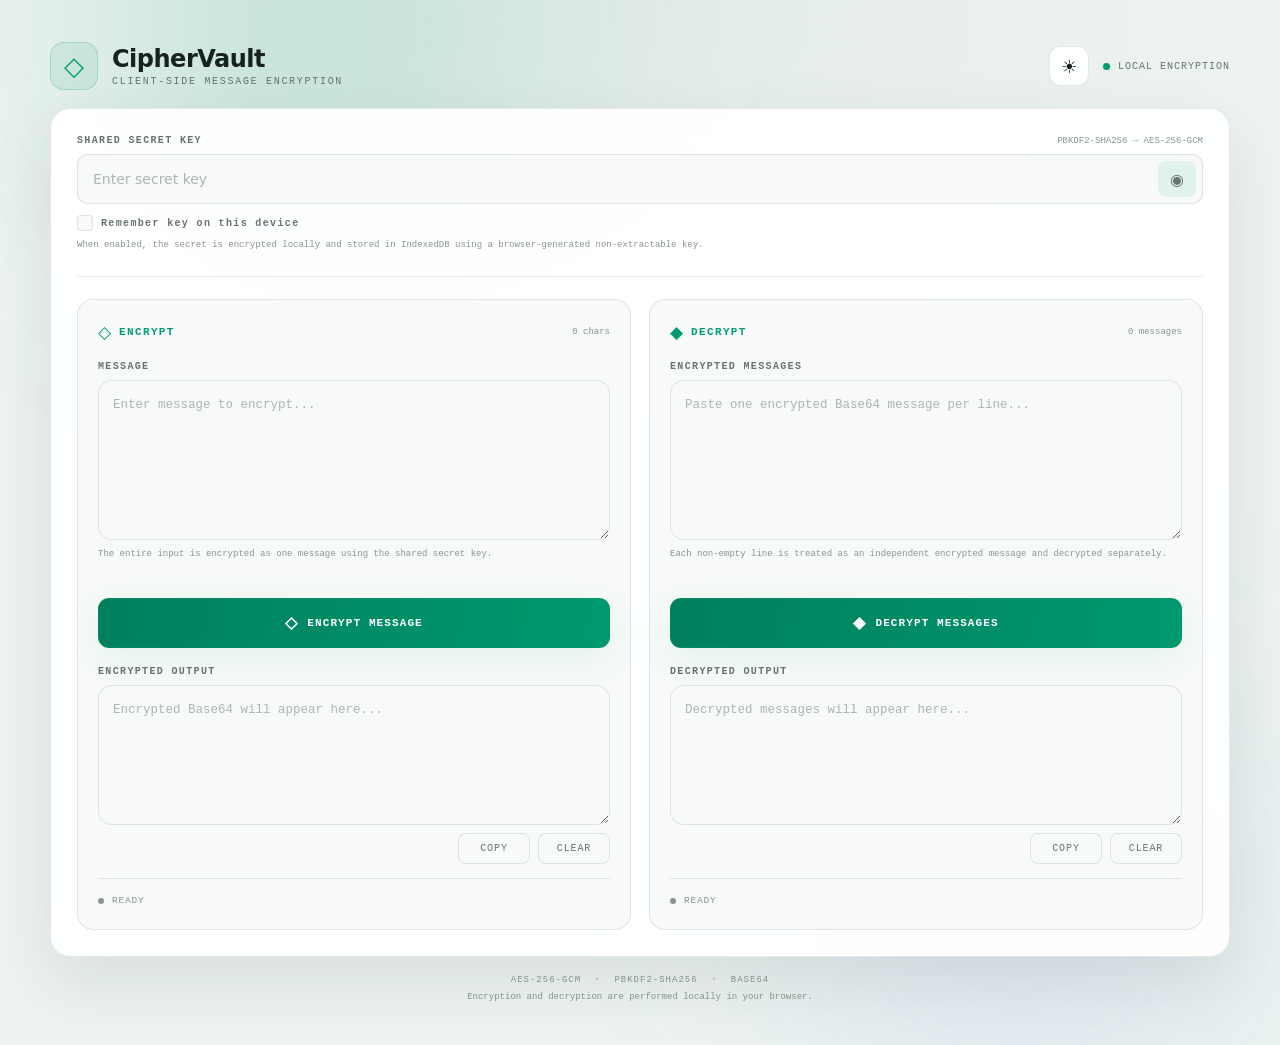
==== commit 9ee04125: "Improve secure local storage and panel UX Improve local key storage and UI safety  - Moved remembe" ====
--- a/index.html
+++ b/index.html
@@ -39,7 +39,6 @@
 
     <main class="app">
 
-
         <!-- HEADER -->
 
         <header class="header">
@@ -50,7 +49,7 @@
                     ◇
                 </div>
 
-                <div class="brand-text">
+                <div>
 
                     <h1>
                         CipherVault
@@ -82,9 +81,7 @@
 
                 <div class="security-status">
 
-                    <span
-                        class="status-dot"
-                    ></span>
+                    <span class="status-dot"></span>
 
                     LOCAL ENCRYPTION
 
@@ -95,10 +92,9 @@
         </header>
 
 
-        <!-- MAIN -->
-
-        <section class="panel">
-
+        <!-- MAIN PANEL -->
+
+        <section class="main-panel">
 
             <!-- SHARED KEY -->
 
@@ -145,13 +141,11 @@
                     <label class="remember-key">
 
                         <input
+                            id="rememberKey"
                             type="checkbox"
-                            id="rememberKey"
                         >
 
-                        <span
-                            class="custom-checkbox"
-                        ></span>
+                        <span class="custom-checkbox"></span>
 
                         <span class="remember-text">
                             Remember key on this device
@@ -171,11 +165,12 @@
                 </div>
 
 
-                <p class="storage-warning">
-
-                    Stored locally in this browser.
-                    Do not use this option on shared devices.
-
+                <p
+                    id="storageInfo"
+                    class="storage-warning"
+                >
+                    When enabled, the secret is encrypted locally and stored
+                    in IndexedDB using a browser-generated non-extractable key.
                 </p>
 
             </section>
@@ -187,7 +182,7 @@
                 id="mobileModeSwitch"
                 class="mobile-mode-switch"
                 role="group"
-                aria-label="Choose mobile workspace"
+                aria-label="Choose workspace"
             >
 
                 <button
@@ -198,7 +193,6 @@
                     ENCRYPT
                 </button>
 
-
                 <button
                     id="mobileDecrypt"
                     class="mobile-mode"
@@ -210,10 +204,9 @@
             </div>
 
 
-            <!-- WORKSPACE -->
+            <!-- DUAL WORKSPACE -->
 
             <div class="workspace">
-
 
                 <!-- ENCRYPT -->
 
@@ -235,7 +228,6 @@
                             </h2>
 
                         </div>
-
 
                         <span
                             id="encryptCounter"
@@ -247,18 +239,25 @@
                     </div>
 
 
-                    <div class="field">
-
-                        <label for="encryptInput">
+                    <div class="panel-input-block">
+
+                        <div class="field-title">
                             MESSAGE
-                        </label>
+                        </div>
 
 
                         <textarea
                             id="encryptInput"
+                            class="main-textarea"
                             spellcheck="false"
                             placeholder="Enter message to encrypt..."
                         ></textarea>
+
+
+                        <p class="field-help">
+                            The entire input is encrypted as one message
+                            using the shared secret key.
+                        </p>
 
                     </div>
 
@@ -287,11 +286,11 @@
                     </button>
 
 
-                    <div class="field output-field">
-
-                        <label for="encryptOutput">
+                    <div class="panel-output-block">
+
+                        <div class="field-title">
                             ENCRYPTED OUTPUT
-                        </label>
+                        </div>
 
 
                         <textarea
@@ -333,9 +332,7 @@
                         aria-live="polite"
                     >
 
-                        <span
-                            class="status-indicator"
-                        ></span>
+                        <span class="status-indicator"></span>
 
                         <span id="encryptStatus">
                             READY
@@ -366,7 +363,6 @@
                             </h2>
 
                         </div>
-
 
                         <span
                             id="decryptCounter"
@@ -378,26 +374,24 @@
                     </div>
 
 
-                    <div class="field">
-
-                        <label for="decryptInput">
+                    <div class="panel-input-block">
+
+                        <div class="field-title">
                             ENCRYPTED MESSAGES
-                        </label>
+                        </div>
 
 
                         <textarea
                             id="decryptInput"
+                            class="main-textarea"
                             spellcheck="false"
                             placeholder="Paste one encrypted Base64 message per line..."
                         ></textarea>
 
 
                         <p class="field-help">
-
-                            One encrypted message per line.
-                            All lines are decrypted independently
-                            using the shared key.
-
+                            Each non-empty line is treated as an independent
+                            encrypted message and decrypted separately.
                         </p>
 
                     </div>
@@ -427,11 +421,11 @@
                     </button>
 
 
-                    <div class="field output-field">
-
-                        <label for="decryptOutput">
+                    <div class="panel-output-block">
+
+                        <div class="field-title">
                             DECRYPTED OUTPUT
-                        </label>
+                        </div>
 
 
                         <textarea
@@ -439,7 +433,7 @@
                             class="result-box"
                             spellcheck="false"
                             readonly
-                            placeholder="Decrypted messages will appear here, one result per input line..."
+                            placeholder="Decrypted messages will appear here..."
                         ></textarea>
 
 
@@ -473,9 +467,7 @@
                         aria-live="polite"
                     >
 
-                        <span
-                            class="status-indicator"
-                        ></span>
+                        <span class="status-indicator"></span>
 
                         <span id="decryptStatus">
                             READY
@@ -518,6 +510,62 @@
     </main>
 
 
+    <!-- CLEAR CONFIRMATION -->
+
+    <div
+        id="confirmModal"
+        class="modal-backdrop"
+        hidden
+    >
+
+        <div
+            class="confirm-modal"
+            role="dialog"
+            aria-modal="true"
+            aria-labelledby="confirmTitle"
+        >
+
+            <div class="confirm-icon">
+                !
+            </div>
+
+
+            <h3 id="confirmTitle">
+                Clear panel?
+            </h3>
+
+
+            <p id="confirmMessage">
+                This action will clear the current panel.
+            </p>
+
+
+            <div class="confirm-actions">
+
+                <button
+                    id="cancelClear"
+                    class="modal-button"
+                    type="button"
+                >
+                    CANCEL
+                </button>
+
+
+                <button
+                    id="confirmClear"
+                    class="modal-button confirm-danger"
+                    type="button"
+                >
+                    CLEAR
+                </button>
+
+            </div>
+
+        </div>
+
+    </div>
+
+
     <script src="app.js"></script>
 
 </body>
--- a/style.css
+++ b/style.css
@@ -4,21 +4,19 @@
     --bg-secondary: #08100f;
 
     --panel:
-        rgba(12, 18, 26, 0.92);
+        rgba(12, 18, 26, 0.94);
 
     --subpanel:
-        rgba(3, 8, 12, 0.52);
+        rgba(3, 8, 12, 0.56);
 
     --input-bg:
-        rgba(3, 8, 12, 0.84);
-
+        rgba(3, 8, 12, 0.86);
 
     --text: #e8f2ed;
 
-    --muted: #738079;
-
-    --muted-dark: #47534d;
-
+    --muted: #728079;
+
+    --muted-dark: #46534c;
 
     --border:
         rgba(255, 255, 255, 0.08);
@@ -29,10 +27,9 @@
     --border-active:
         rgba(84, 255, 194, 0.38);
 
-
     --accent: #54ffc2;
 
-    --accent-dark: #28d99d;
+    --accent-dark: #29d99d;
 
     --accent-text: #04100b;
 
@@ -42,18 +39,15 @@
     --accent-glow:
         rgba(84, 255, 194, 0.24);
 
-
     --danger: #ff647c;
 
     --danger-soft:
-        rgba(255, 100, 124, 0.08);
-
+        rgba(255, 100, 124, 0.09);
 
     --warning: #ffd56a;
 
     --warning-soft:
         rgba(255, 213, 106, 0.10);
-
 
     --radius: 14px;
 }
@@ -63,29 +57,25 @@
    LIGHT THEME
    ===================================================== */
 
-
 html[data-theme="light"] {
 
     --bg: #edf3f0;
-
-    --bg-secondary: #e5ece8;
+    --bg-secondary: #e4ece8;
 
     --panel:
-        rgba(255, 255, 255, 0.94);
+        rgba(255, 255, 255, 0.95);
 
     --subpanel:
-        rgba(246, 250, 248, 0.84);
+        rgba(246, 250, 248, 0.88);
 
     --input-bg:
         rgba(247, 250, 248, 0.98);
 
-
     --text: #17221d;
 
-    --muted: #65736c;
+    --muted: #66746d;
 
     --muted-dark: #89958f;
-
 
     --border:
         rgba(12, 35, 26, 0.10);
@@ -96,7 +86,6 @@
     --border-active:
         rgba(0, 147, 105, 0.42);
 
-
     --accent: #009b70;
 
     --accent-dark: #007f5d;
@@ -109,17 +98,15 @@
     --accent-glow:
         rgba(0, 155, 112, 0.18);
 
-
     --danger: #d8435b;
 
     --danger-soft:
         rgba(216, 67, 91, 0.08);
 
-
-    --warning: #a66d00;
+    --warning: #9a6700;
 
     --warning-soft:
-        rgba(166, 109, 0, 0.08);
+        rgba(154, 103, 0, 0.08);
 }
 
 
@@ -127,7 +114,6 @@
    RESET
    ===================================================== */
 
-
 * {
     box-sizing: border-box;
 }
@@ -145,15 +131,13 @@
     min-height: 100vh;
 
     padding:
-        46px
+        42px
         22px
         34px;
 
-
     display: flex;
 
     justify-content: center;
-
 
     background:
 
@@ -164,33 +148,23 @@
             var(--bg) 100%
         );
 
-
-    color: var(--text);
-
+    color:
+        var(--text);
 
     font-family:
-
         Inter,
-
         ui-sans-serif,
-
         system-ui,
-
         -apple-system,
-
         BlinkMacSystemFont,
-
         "Segoe UI",
-
         sans-serif;
 
-
     transition:
 
         background 0.35s ease,
 
         color 0.35s ease;
-
 
     overflow-x: hidden;
 }
@@ -200,7 +174,8 @@
 input,
 textarea {
 
-    font: inherit;
+    font:
+        inherit;
 }
 
 
@@ -221,7 +196,6 @@
    BACKGROUND
    ===================================================== */
 
-
 .background-grid {
 
     position: fixed;
@@ -231,7 +205,6 @@
     pointer-events: none;
 
     opacity: 0.18;
-
 
     background-image:
 
@@ -246,18 +219,16 @@
             transparent 1px
         );
 
-
     background-size:
         40px
         40px;
 
-
     mask-image:
 
         linear-gradient(
             to bottom,
             black,
-            transparent 85%
+            transparent 86%
         );
 }
 
@@ -312,7 +283,6 @@
    APP
    ===================================================== */
 
-
 .app {
 
     position: relative;
@@ -329,7 +299,6 @@
    HEADER
    ===================================================== */
 
-
 .header {
 
     display: flex;
@@ -340,7 +309,8 @@
 
     gap: 20px;
 
-    margin-bottom: 20px;
+    margin-bottom:
+        18px;
 }
 
 
@@ -360,35 +330,28 @@
 
     height: 48px;
 
-
     display: flex;
 
     align-items: center;
 
     justify-content: center;
-
 
     border:
         1px solid
         var(--border-hover);
 
-
     border-radius:
         14px;
 
-
     background:
         var(--accent-soft);
 
-
     color:
         var(--accent);
-
 
     font-size:
         26px;
 
-
     box-shadow:
 
         inset
@@ -419,21 +382,17 @@
         0
         0;
 
-
     color:
         var(--muted);
-
 
     font-family:
         Consolas,
         "Courier New",
         monospace;
 
-
     font-size:
         10px;
 
-
     letter-spacing:
         1.7px;
 }
@@ -457,23 +416,18 @@
 
     gap: 8px;
 
-
     white-space: nowrap;
 
-
     color:
         var(--muted);
-
 
     font-family:
         Consolas,
         monospace;
 
-
     font-size:
         10px;
 
-
     letter-spacing:
         1px;
 }
@@ -485,14 +439,11 @@
 
     height: 7px;
 
-
     border-radius:
         50%;
 
-
     background:
         var(--accent);
-
 
     box-shadow:
 
@@ -507,7 +458,6 @@
    THEME
    ===================================================== */
 
-
 .theme-toggle {
 
     width: 40px;
@@ -516,35 +466,28 @@
 
     padding: 0;
 
-
     display: flex;
 
     align-items: center;
 
     justify-content: center;
-
 
     border:
         1px solid
         var(--border);
 
-
     border-radius:
         11px;
 
-
     background:
         var(--panel);
 
-
     color:
         var(--text);
 
-
     cursor: pointer;
 
     font-size: 18px;
-
 
     transition:
 
@@ -561,11 +504,9 @@
     transform:
         translateY(-1px);
 
-
     border-color:
         var(--border-active);
 
-
     background:
         var(--accent-soft);
 }
@@ -575,7 +516,6 @@
 
     display:
         inline-block;
-
 
     transition:
         transform 0.35s ease;
@@ -594,28 +534,22 @@
    MAIN PANEL
    ===================================================== */
 
-
-.panel {
+.main-panel {
 
     padding: 26px;
-
 
     border:
         1px solid
         var(--border);
 
-
     border-radius:
         20px;
 
-
     background:
         var(--panel);
-
 
     backdrop-filter:
         blur(20px);
-
 
     box-shadow:
 
@@ -629,18 +563,11 @@
         1px
         0
         rgba(255, 255, 255, 0.03);
-
-
-    transition:
-
-        background 0.35s ease,
-
-        border-color 0.35s ease;
 }
 
 
 html[data-theme="light"]
-.panel {
+.main-panel {
 
     box-shadow:
 
@@ -658,19 +585,17 @@
 
 
 /* =====================================================
-   KEY
+   SHARED KEY
    ===================================================== */
 
-
 .key-section {
 
     padding-bottom:
-        24px;
+        23px;
 
     margin-bottom:
         22px;
 
-
     border-bottom:
 
         1px solid
@@ -678,23 +603,15 @@
 }
 
 
-.field {
-
-    margin-bottom:
-        18px;
-}
-
-
 .field-header {
 
     display: flex;
 
+    justify-content: space-between;
+
     align-items: center;
 
-    justify-content: space-between;
-
-    gap: 14px;
-
+    gap: 15px;
 
     margin-bottom:
         8px;
@@ -702,27 +619,26 @@
 
 
 label,
+.field-title,
 .cipher-panel-title h2 {
 
     font-family:
         Consolas,
         monospace;
 
-
     font-weight:
         700;
 
-
     letter-spacing:
         1.35px;
 }
 
 
-label {
+label,
+.field-title {
 
     color:
         var(--muted);
-
 
     font-size:
         10px;
@@ -734,46 +650,38 @@
 
     color:
         var(--muted-dark);
-
 
     font-family:
         Consolas,
         monospace;
 
-
     font-size:
         9px;
 }
 
 
 /* =====================================================
-   INPUTS
+   INPUT
    ===================================================== */
 
-
-textarea,
-input {
+input,
+textarea {
 
     width: 100%;
-
 
     border:
 
         1px solid
         var(--border);
 
-
     background:
         var(--input-bg);
 
-
     color:
         var(--text);
 
-
     outline: none;
 
-
     transition:
 
         border-color 0.2s ease,
@@ -786,84 +694,66 @@
 }
 
 
+input {
+
+    height: 50px;
+
+    padding:
+
+        0
+        52px
+        0
+        15px;
+
+    border-radius:
+        11px;
+
+    font-size:
+        14px;
+}
+
+
 textarea {
-
-    min-height:
-        138px;
-
 
     padding:
         14px;
 
-
     resize:
         vertical;
 
-
     border-radius:
         var(--radius);
 
-
     font-family:
-
         "SFMono-Regular",
-
         Consolas,
-
         "Liberation Mono",
-
         monospace;
-
 
     font-size:
         12.5px;
 
-
     line-height:
         1.6;
 }
 
 
-input {
-
-    height: 50px;
-
-
-    padding:
-
-        0
-        52px
-        0
-        15px;
-
-
-    border-radius:
-        11px;
-
-
-    font-size:
-        14px;
-}
-
-
-textarea::placeholder,
-input::placeholder {
+input::placeholder,
+textarea::placeholder {
 
     color:
         var(--muted-dark);
-
 
     opacity:
         0.68;
 }
 
 
-textarea:focus,
-input:focus {
+input:focus,
+textarea:focus {
 
     border-color:
         var(--border-active);
-
 
     box-shadow:
 
@@ -879,51 +769,38 @@
    PASSWORD
    ===================================================== */
 
-
 .password-wrapper {
 
-    position: relative;
+    position:
+        relative;
 }
 
 
 .icon-button {
 
-    position: absolute;
-
+    position:
+        absolute;
 
     top: 7px;
 
     right: 7px;
 
-
     width: 38px;
 
     height: 36px;
 
-
     border: none;
-
 
     border-radius:
         8px;
 
-
     background:
         var(--accent-soft);
 
-
     color:
         var(--muted);
 
-
     cursor: pointer;
-
-
-    transition:
-
-        color 0.2s ease,
-
-        background 0.2s ease;
 }
 
 
@@ -938,7 +815,6 @@
    REMEMBER KEY
    ===================================================== */
 
-
 .key-options {
 
     display: flex;
@@ -948,7 +824,6 @@
     justify-content: space-between;
 
     gap: 12px;
-
 
     margin-top:
         10px;
@@ -963,7 +838,6 @@
 
     gap: 8px;
 
-
     cursor: pointer;
 
     user-select: none;
@@ -982,25 +856,20 @@
 
     flex-shrink: 0;
 
-
     width: 16px;
 
     height: 16px;
-
 
     border:
 
         1px solid
         var(--border);
 
-
     border-radius:
         4px;
 
-
     background:
         var(--input-bg);
-
 
     transition:
         0.2s ease;
@@ -1022,10 +891,8 @@
     border-color:
         var(--accent);
 
-
     background:
         var(--accent);
-
 
     box-shadow:
 
@@ -1043,27 +910,22 @@
     content:
         "✓";
 
-
     position: absolute;
 
     inset: 0;
 
-
     display: flex;
 
     align-items: center;
 
     justify-content: center;
 
-
     color:
         var(--accent-text);
-
 
     font-size:
         10px;
 
-
     font-weight:
         bold;
 }
@@ -1073,19 +935,13 @@
 
     color:
         var(--muted);
-
 
     font-family:
         Consolas,
         monospace;
 
-
     font-size:
         10px;
-
-
-    letter-spacing:
-        0.2px;
 }
 
 
@@ -1093,38 +949,29 @@
 
     padding: 4px;
 
-
     border: none;
 
-
     background:
         transparent;
 
-
     color:
         var(--muted-dark);
 
-
     cursor: pointer;
-
 
     font-family:
         Consolas,
         monospace;
 
-
     font-size:
         9px;
 
-
     letter-spacing:
         0.7px;
 
-
     opacity: 0;
 
     pointer-events: none;
-
 
     transition:
 
@@ -1154,17 +1001,14 @@
 
     color:
         var(--muted-dark);
-
 
     font-family:
         Consolas,
         monospace;
 
-
     font-size:
         9px;
 
-
     line-height:
         1.5;
 }
@@ -1179,34 +1023,24 @@
 }
 
 
-.field-help {
-
-    margin:
-        7px
-        2px
-        0;
-}
-
-
 /* =====================================================
-   DESKTOP WORKSPACE
+   WORKSPACE
    ===================================================== */
 
-
 .workspace {
 
     display: grid;
 
-
     grid-template-columns:
 
         minmax(0, 1fr)
 
         minmax(0, 1fr);
 
-
-    gap:
-        18px;
+    gap: 18px;
+
+    align-items:
+        stretch;
 }
 
 
@@ -1214,32 +1048,39 @@
 
     min-width: 0;
 
-
-    padding:
-        20px;
-
+    height: 100%;
+
+    padding: 20px;
+
+    display: grid;
+
+    grid-template-rows:
+
+        auto
+        auto
+        auto
+        auto
+        auto;
+
+    align-content:
+        start;
 
     border:
 
         1px solid
         var(--border);
 
-
     border-radius:
         16px;
 
-
     background:
         var(--subpanel);
 
-
     transition:
 
         border-color 0.2s ease,
 
-        background 0.3s ease,
-
-        box-shadow 0.2s ease;
+        background 0.3s ease;
 }
 
 
@@ -1252,6 +1093,11 @@
 
 .cipher-panel-title {
 
+    min-height: 24px;
+
+    margin-bottom:
+        17px;
+
     display: flex;
 
     align-items: center;
@@ -1259,45 +1105,104 @@
     justify-content: space-between;
 
     gap: 12px;
-
+}
+
+
+.cipher-panel-title > div {
+
+    display: flex;
+
+    align-items: center;
+
+    gap: 8px;
+}
+
+
+.cipher-panel-title h2 {
+
+    margin: 0;
+
+    color:
+        var(--accent);
+
+    font-size:
+        11px;
+}
+
+
+.panel-symbol {
+
+    color:
+        var(--accent);
+
+    font-size:
+        17px;
+}
+
+
+/* =====================================================
+   PERFECTLY ALIGNED PANEL BLOCKS
+   ===================================================== */
+
+.panel-input-block {
+
+    display: grid;
+
+    grid-template-rows:
+        auto
+        160px
+        32px;
+
+    gap: 8px;
 
     margin-bottom:
         18px;
 }
 
 
-.cipher-panel-title > div {
-
-    display: flex;
-
-    align-items: center;
+.main-textarea {
+
+    width: 100%;
+
+    height: 160px;
+
+    min-height: 160px;
+}
+
+
+.field-help {
+
+    min-height: 32px;
+
+    margin: 0;
+
+    overflow: hidden;
+}
+
+
+.panel-output-block {
+
+    display: grid;
+
+    grid-template-rows:
+        auto
+        140px
+        auto;
 
     gap: 8px;
 }
 
 
-.cipher-panel-title h2 {
-
-    margin: 0;
-
+.result-box {
+
+    width: 100%;
+
+    height: 140px;
+
+    min-height: 140px;
 
     color:
         var(--accent);
-
-
-    font-size:
-        11px;
-}
-
-
-.panel-symbol {
-
-    color:
-        var(--accent);
-
-
-    font-size:
-        17px;
 }
 
 
@@ -1305,37 +1210,29 @@
    MOBILE SELECTOR
    ===================================================== */
 
-
 .mobile-mode-switch {
 
     display: none;
-
 
     grid-template-columns:
         1fr
         1fr;
 
-
     gap: 4px;
 
-
     padding: 4px;
-
 
     margin-bottom:
         18px;
 
-
     border:
 
         1px solid
         var(--border);
 
-
     border-radius:
         11px;
 
-
     background:
         var(--subpanel);
 }
@@ -1344,47 +1241,34 @@
 .mobile-mode {
 
     height: 40px;
-
 
     border:
         1px solid
         transparent;
 
-
     border-radius:
         8px;
 
-
     background:
         transparent;
 
-
     color:
         var(--muted);
 
-
     cursor: pointer;
-
 
     font-family:
         Consolas,
         monospace;
 
-
     font-size:
         10px;
 
-
     font-weight:
         700;
 
-
     letter-spacing:
         1px;
-
-
-    transition:
-        0.2s ease;
 }
 
 
@@ -1392,15 +1276,12 @@
 
     color:
         var(--accent);
-
 
     border-color:
         var(--border-active);
 
-
     background:
         var(--accent-soft);
-
 
     box-shadow:
 
@@ -1415,79 +1296,58 @@
    PROCESS BUTTON
    ===================================================== */
 
-
 .process-button {
 
     position: relative;
 
-
     width: 100%;
 
     height: 50px;
 
-
     margin:
-
         0
         0
         18px;
 
-
     overflow: hidden;
-
 
     border:
 
         1px solid
         var(--border-active);
 
-
     border-radius:
         11px;
 
-
     background:
 
         linear-gradient(
-
             100deg,
-
             var(--accent-dark),
-
             var(--accent),
-
             var(--accent-dark)
-
         );
-
 
     background-size:
         220% 100%;
 
-
     color:
         var(--accent-text);
 
-
     cursor: pointer;
-
 
     font-family:
         Consolas,
         monospace;
 
-
     font-size:
         11px;
 
-
     font-weight:
         800;
 
-
     letter-spacing:
         1.1px;
-
 
     box-shadow:
 
@@ -1496,7 +1356,6 @@
         35px
         var(--accent-soft);
 
-
     transition:
 
         transform 0.15s ease,
@@ -1507,37 +1366,26 @@
 
 .process-button::before {
 
-    content:
-        "";
-
+    content: "";
 
     position: absolute;
 
-
     top: 0;
 
     left: -120%;
 
-
     width: 48%;
 
     height: 100%;
 
-
     background:
 
         linear-gradient(
-
             90deg,
-
             transparent,
-
-            rgba(255, 255, 255, 0.40),
-
+            rgba(255,255,255,0.40),
             transparent
-
         );
-
 
     transform:
         skewX(-20deg);
@@ -1548,7 +1396,6 @@
 
     transform:
         translateY(-1px);
-
 
     box-shadow:
 
@@ -1556,7 +1403,6 @@
         12px
         46px
         var(--accent-glow);
-
 
     animation:
 
@@ -1577,16 +1423,6 @@
 }
 
 
-.process-button:active {
-
-    transform:
-
-        translateY(1px)
-
-        scale(0.996);
-}
-
-
 .process-button:disabled {
 
     opacity: 0.5;
@@ -1602,28 +1438,25 @@
 
     z-index: 2;
 
-
     display: flex;
 
+    justify-content: center;
+
     align-items: center;
 
-    justify-content: center;
-
     gap: 9px;
 }
 
 
 .process-icon {
 
-    font-size:
-        16px;
+    font-size: 16px;
 }
 
 
 .process-button.processing {
 
     pointer-events: none;
-
 
     animation:
 
@@ -1657,27 +1490,9 @@
 
 
 /* =====================================================
-   OUTPUT
+   OUTPUT BUTTONS
    ===================================================== */
 
-
-.output-field {
-
-    margin-bottom: 0;
-}
-
-
-.result-box {
-
-    min-height:
-        126px;
-
-
-    color:
-        var(--accent);
-}
-
-
 .output-actions {
 
     display: flex;
@@ -1685,59 +1500,43 @@
     justify-content: flex-end;
 
     gap: 8px;
-
-
-    margin-top:
-        9px;
 }
 
 
 .secondary-button {
 
-    min-width:
-        72px;
-
+    min-width: 72px;
 
     padding:
-
         9px
         14px;
 
-
     border:
 
         1px solid
         var(--border);
 
-
     border-radius:
         8px;
 
-
     background:
         var(--input-bg);
 
-
     color:
         var(--muted);
 
-
     cursor: pointer;
-
 
     font-family:
         Consolas,
         monospace;
 
-
     font-size:
         10px;
 
-
     letter-spacing:
         0.9px;
 
-
     transition:
 
         transform 0.16s ease,
@@ -1756,57 +1555,42 @@
 
     color:
         var(--accent);
-
 
     border-color:
         var(--border-active);
 
-
     background:
         var(--accent-soft);
 }
 
 
-.secondary-button:active {
-
-    transform:
-        scale(0.97);
-}
-
-
 .secondary-button.danger:hover {
 
     color:
         var(--danger);
-
 
     border-color:
         rgba(255, 100, 124, 0.25);
 
-
     background:
         var(--danger-soft);
 }
 
 
 /* =====================================================
-   COPY ANIMATION
+   COPY FEEDBACK
    ===================================================== */
 
-
 .secondary-button.copied {
 
     color:
         var(--accent-text);
-
 
     border-color:
         var(--accent);
 
-
     background:
         var(--accent);
-
 
     box-shadow:
 
@@ -1814,11 +1598,6 @@
         0
         20px
         var(--accent-glow);
-
-
-    transform:
-        translateY(-1px);
-
 
     animation:
 
@@ -1842,7 +1621,6 @@
    STATUS
    ===================================================== */
 
-
 .status-container {
 
     display: flex;
@@ -1851,34 +1629,29 @@
 
     gap: 8px;
 
+    min-height: 31px;
 
     margin-top:
-        16px;
-
+        14px;
 
     padding-top:
         14px;
 
-
     border-top:
 
         1px solid
         var(--border);
 
-
     color:
         var(--muted-dark);
-
 
     font-family:
         Consolas,
         monospace;
 
-
     font-size:
         9.5px;
 
-
     letter-spacing:
         0.8px;
 }
@@ -1890,14 +1663,11 @@
 
     height: 6px;
 
-
     flex-shrink: 0;
-
 
     border-radius:
         50%;
 
-
     background:
         var(--muted-dark);
 }
@@ -1916,14 +1686,12 @@
     background:
         var(--warning);
 
-
     box-shadow:
 
         0
         0
         10px
         var(--warning);
-
 
     animation:
 
@@ -1946,7 +1714,6 @@
     background:
         var(--accent);
 
-
     box-shadow:
 
         0
@@ -1968,14 +1735,6 @@
 
     background:
         var(--warning);
-
-
-    box-shadow:
-
-        0
-        0
-        10px
-        var(--warning-soft);
 }
 
 
@@ -1991,14 +1750,238 @@
 
     background:
         var(--danger);
-
+}
+
+
+/* =====================================================
+   CONFIRM MODAL
+   ===================================================== */
+
+[hidden] {
+
+    display:
+        none !important;
+}
+
+
+.modal-backdrop {
+
+    position: fixed;
+
+    inset: 0;
+
+    z-index: 1000;
+
+    display: flex;
+
+    align-items: center;
+
+    justify-content: center;
+
+    padding: 20px;
+
+    background:
+        rgba(0, 0, 0, 0.68);
+
+    backdrop-filter:
+        blur(6px);
+
+    opacity: 0;
+
+    transition:
+        opacity 0.18s ease;
+}
+
+
+.modal-backdrop.visible {
+
+    opacity: 1;
+}
+
+
+.confirm-modal {
+
+    width: 100%;
+
+    max-width: 390px;
+
+    padding: 24px;
+
+    border:
+
+        1px solid
+        var(--border);
+
+    border-radius:
+        16px;
+
+    background:
+        var(--panel);
 
     box-shadow:
 
         0
-        0
+        30px
+        80px
+        rgba(0, 0, 0, 0.45);
+
+    transform:
+        translateY(8px)
+        scale(0.98);
+
+    transition:
+        transform 0.18s ease;
+}
+
+
+.modal-backdrop.visible
+.confirm-modal {
+
+    transform:
+        translateY(0)
+        scale(1);
+}
+
+
+.confirm-icon {
+
+    width: 38px;
+
+    height: 38px;
+
+    display: flex;
+
+    align-items: center;
+
+    justify-content: center;
+
+    margin-bottom: 15px;
+
+    border:
+
+        1px solid
+        rgba(255, 100, 124, 0.28);
+
+    border-radius:
+        10px;
+
+    background:
+        var(--danger-soft);
+
+    color:
+        var(--danger);
+
+    font-family:
+        Consolas,
+        monospace;
+
+    font-weight:
+        800;
+}
+
+
+.confirm-modal h3 {
+
+    margin:
+        0
+        0
+        8px;
+
+    color:
+        var(--text);
+
+    font-size:
+        17px;
+}
+
+
+.confirm-modal p {
+
+    margin:
+        0;
+
+    color:
+        var(--muted);
+
+    font-family:
+        Consolas,
+        monospace;
+
+    font-size:
+        10px;
+
+    line-height:
+        1.6;
+}
+
+
+.confirm-actions {
+
+    display: flex;
+
+    justify-content: flex-end;
+
+    gap: 8px;
+
+    margin-top:
+        22px;
+}
+
+
+.modal-button {
+
+    padding:
         10px
-        rgba(255, 100, 124, 0.35);
+        16px;
+
+    border:
+
+        1px solid
+        var(--border);
+
+    border-radius:
+        8px;
+
+    background:
+        var(--input-bg);
+
+    color:
+        var(--muted);
+
+    cursor: pointer;
+
+    font-family:
+        Consolas,
+        monospace;
+
+    font-size:
+        10px;
+
+    letter-spacing:
+        1px;
+}
+
+
+.modal-button:hover {
+
+    border-color:
+        var(--border-active);
+
+    color:
+        var(--text);
+}
+
+
+.modal-button.confirm-danger {
+
+    color:
+        #ffffff;
+
+    border-color:
+        var(--danger);
+
+    background:
+        var(--danger);
 }
 
 
@@ -2006,30 +1989,24 @@
    FOOTER
    ===================================================== */
 
-
 footer {
 
     margin-top:
         18px;
 
-
     text-align:
         center;
 
-
     color:
         var(--muted-dark);
-
 
     font-family:
         Consolas,
         monospace;
 
-
     font-size:
         9px;
 
-
     letter-spacing:
         1px;
 }
@@ -2038,13 +2015,10 @@
 .crypto-info span {
 
     margin:
-
         0
         7px;
 
-
-    opacity:
-        0.45;
+    opacity: 0.45;
 }
 
 
@@ -2053,11 +2027,7 @@
     margin-top:
         7px;
 
-
     letter-spacing: 0;
-
-    line-height:
-        1.5;
 }
 
 
@@ -2065,7 +2035,6 @@
    ANIMATIONS
    ===================================================== */
 
-
 @keyframes buttonScan {
 
     from {
@@ -2080,19 +2049,14 @@
 
 @keyframes gradientMove {
 
-    0% {
-
+    from {
         background-position:
-            0%
-            50%;
-    }
-
-
-    100% {
-
+            0% 50%;
+    }
+
+    to {
         background-position:
-            220%
-            50%;
+            220% 50%;
     }
 }
 
@@ -2100,14 +2064,11 @@
 @keyframes rotateCrypto {
 
     from {
-
         transform:
             rotate(0deg);
     }
 
-
     to {
-
         transform:
             rotate(360deg);
     }
@@ -2127,7 +2088,6 @@
             var(--accent-soft);
     }
 
-
     50% {
 
         box-shadow:
@@ -2145,15 +2105,12 @@
     0%,
     100% {
 
-        opacity:
-            0.4;
-    }
-
+        opacity: 0.4;
+    }
 
     50% {
 
-        opacity:
-            1;
+        opacity: 1;
     }
 }
 
@@ -2169,7 +2126,6 @@
             transparent;
     }
 
-
     50% {
 
         box-shadow:
@@ -2180,7 +2136,6 @@
             var(--accent-glow);
     }
 
-
     100% {
 
         box-shadow:
@@ -2196,25 +2151,17 @@
 @keyframes copiedButton {
 
     0% {
-
         transform:
             scale(1);
     }
 
-
     45% {
-
         transform:
             scale(1.07);
     }
 
-
     100% {
-
         transform:
-
-            translateY(-1px)
-
             scale(1);
     }
 }
@@ -2227,16 +2174,13 @@
         border-color:
             var(--border);
 
-        box-shadow:
-            none;
-    }
-
+        box-shadow: none;
+    }
 
     45% {
 
         border-color:
             var(--accent);
-
 
         box-shadow:
 
@@ -2252,14 +2196,12 @@
             var(--accent-glow);
     }
 
-
     100% {
 
         border-color:
             var(--border);
 
-        box-shadow:
-            none;
+        box-shadow: none;
     }
 }
 
@@ -2268,19 +2210,17 @@
    MOBILE
    ===================================================== */
 
-
 @media (max-width: 760px) {
 
     body {
 
         padding:
-
             24px
             14px;
     }
 
 
-    .panel {
+    .main-panel {
 
         padding:
             18px;
@@ -2313,7 +2253,6 @@
         width:
             42px;
 
-
         height:
             42px;
     }
@@ -2343,7 +2282,7 @@
     .cipher-panel.active-mobile {
 
         display:
-            block;
+            grid;
     }
 
 
@@ -2352,7 +2291,6 @@
         align-items:
             flex-start;
 
-
         flex-direction:
             column;
     }
@@ -2364,46 +2302,50 @@
             24px;
     }
 
-}
-
-
-@media (max-width: 430px) {
-
-    .header {
-
-        gap:
-            10px;
-    }
-
-
-    .brand {
-
-        gap:
-            10px;
-    }
-
-
-    .panel,
-    .cipher-panel {
-
-        border-radius:
-            15px;
-    }
-
-
-    .field-header {
-
-        align-items:
-            flex-start;
+
+    .panel-input-block {
+
+        grid-template-rows:
+            auto
+            140px
+            auto;
+    }
+
+
+    .main-textarea {
+
+        height:
+            140px;
+
+        min-height:
+            140px;
+    }
+
+
+    .panel-output-block {
+
+        grid-template-rows:
+            auto
+            125px
+            auto;
+    }
+
+
+    .result-box {
+
+        height:
+            125px;
+
+        min-height:
+            125px;
     }
 
 }
 
 
 /* =====================================================
-   BROWSER EXTENSION MODE
+   EXTENSION POPUP
    ===================================================== */
-
 
 html.extension-mode,
 html.extension-mode body {
@@ -2411,7 +2353,6 @@
     width:
         500px;
 
-
     min-width:
         500px;
 }
@@ -2422,7 +2363,6 @@
     min-height:
         auto;
 
-
     padding:
         16px;
 }
@@ -2435,7 +2375,7 @@
 }
 
 
-html.extension-mode .panel {
+html.extension-mode .main-panel {
 
     padding:
         18px;
@@ -2449,6 +2389,35 @@
 }
 
 
+html.extension-mode .mobile-mode-switch {
+
+    display:
+        grid;
+}
+
+
+html.extension-mode .workspace {
+
+    display:
+        block;
+}
+
+
+html.extension-mode .cipher-panel {
+
+    display:
+        none;
+}
+
+
+html.extension-mode
+.cipher-panel.active-mobile {
+
+    display:
+        grid;
+}
+
+
 html.extension-mode .brand h1 {
 
     font-size:
@@ -2468,71 +2437,9 @@
     width:
         40px;
 
-
     height:
         40px;
 
-
     font-size:
         21px;
-}
-
-
-html.extension-mode .mobile-mode-switch {
-
-    display:
-        grid;
-}
-
-
-html.extension-mode .workspace {
-
-    display:
-        block;
-}
-
-
-html.extension-mode .cipher-panel {
-
-    display:
-        none;
-}
-
-
-html.extension-mode .cipher-panel.active-mobile {
-
-    display:
-        block;
-}
-
-
-html.extension-mode textarea {
-
-    min-height:
-        105px;
-}
-
-
-html.extension-mode .result-box {
-
-    min-height:
-        95px;
-}
-
-
-html.extension-mode .key-section {
-
-    padding-bottom:
-        18px;
-
-
-    margin-bottom:
-        18px;
-}
-
-
-html.extension-mode footer {
-
-    margin-top:
-        12px;
 }
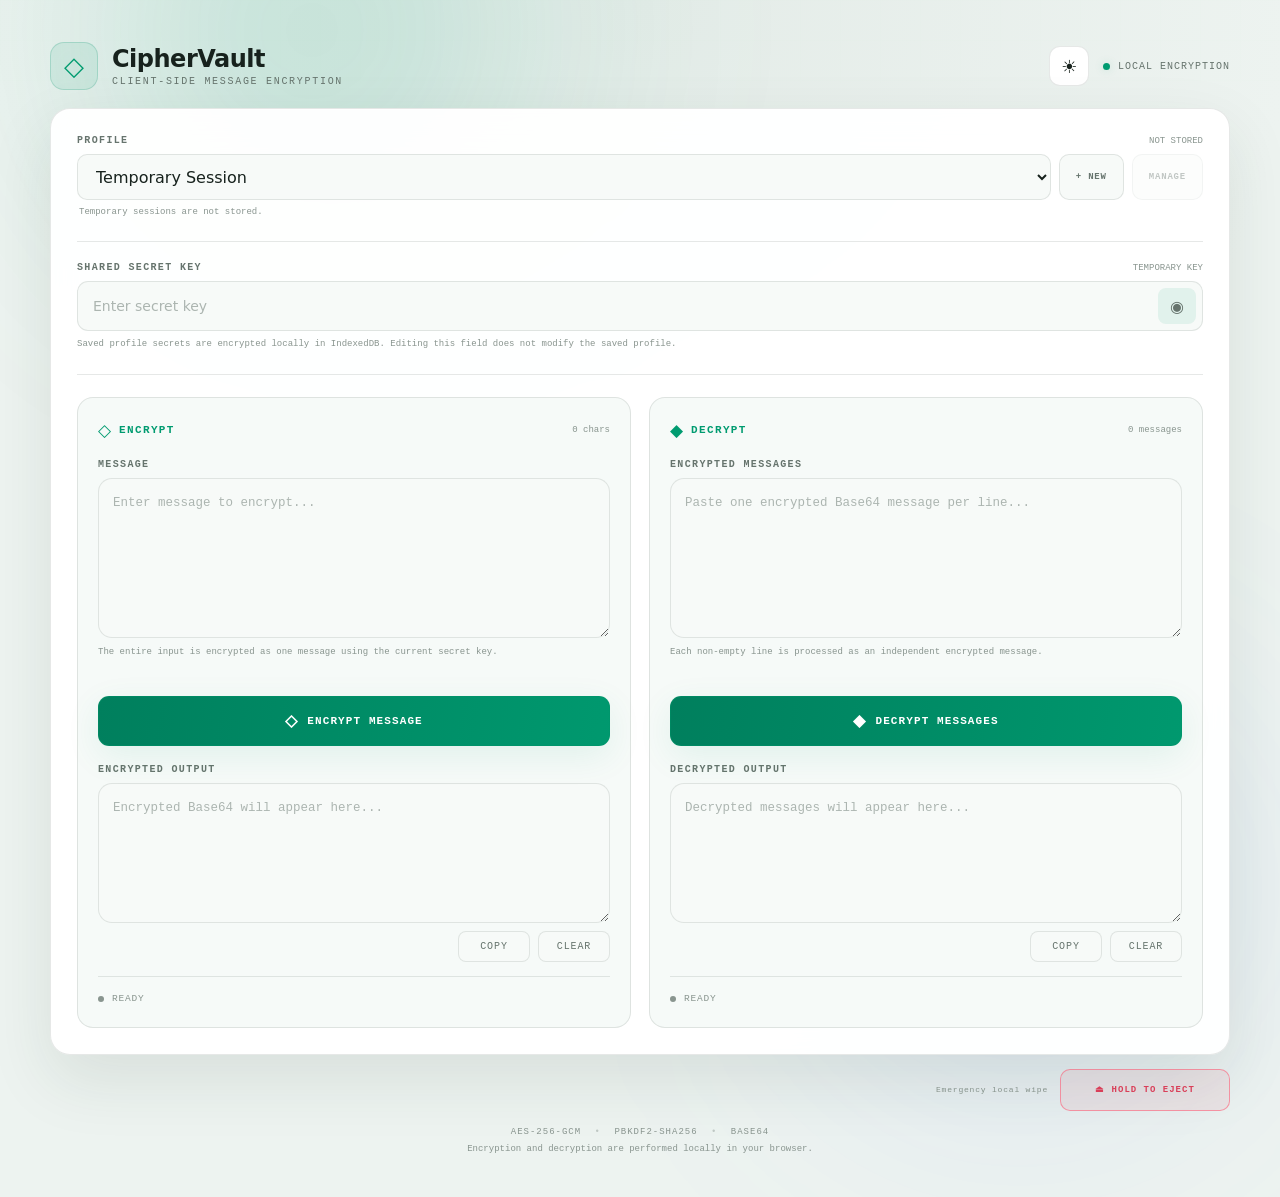
==== commit c0c799b6: "Add profiles, decoy mode and emergency eject Add profiles, decoy access mode and emergency eject  " ====
--- a/index.html
+++ b/index.html
@@ -2,7 +2,6 @@
 <html lang="en" data-theme="dark">
 
 <head>
-
     <meta charset="UTF-8">
 
     <meta
@@ -17,29 +16,21 @@
 
     <title>CipherVault</title>
 
-    <link
-        rel="stylesheet"
-        href="style.css"
-    >
-
+    <link rel="stylesheet" href="style.css">
 </head>
 
 <body>
 
     <div class="background-grid"></div>
-
-    <div
-        class="background-glow glow-one"
-    ></div>
-
-    <div
-        class="background-glow glow-two"
-    ></div>
+    <div class="background-glow glow-one"></div>
+    <div class="background-glow glow-two"></div>
 
 
     <main class="app">
 
-        <!-- HEADER -->
+        <!-- =================================================
+             HEADER
+             ================================================= -->
 
         <header class="header">
 
@@ -50,15 +41,11 @@
                 </div>
 
                 <div>
-
-                    <h1>
-                        CipherVault
-                    </h1>
+                    <h1>CipherVault</h1>
 
                     <p>
                         CLIENT-SIDE MESSAGE ENCRYPTION
                     </p>
-
                 </div>
 
             </div>
@@ -73,30 +60,94 @@
                     aria-label="Toggle theme"
                     title="Toggle theme"
                 >
-                    <span id="themeIcon">
-                        ☾
+                    <span id="themeIcon">☾</span>
+                </button>
+
+
+                <div class="security-status">
+                    <span class="status-dot"></span>
+                    LOCAL ENCRYPTION
+                </div>
+
+            </div>
+
+        </header>
+
+
+        <!-- =================================================
+             MAIN
+             ================================================= -->
+
+        <section class="main-panel">
+
+
+            <!-- =============================================
+                 PROFILE
+                 ============================================= -->
+
+            <section class="profile-section">
+
+                <div class="field-header">
+
+                    <label for="profileSelect">
+                        PROFILE
+                    </label>
+
+                    <span
+                        id="profileStorageHint"
+                        class="hint"
+                    >
+                        LOCAL PROFILE
                     </span>
-                </button>
-
-
-                <div class="security-status">
-
-                    <span class="status-dot"></span>
-
-                    LOCAL ENCRYPTION
-
-                </div>
-
-            </div>
-
-        </header>
-
-
-        <!-- MAIN PANEL -->
-
-        <section class="main-panel">
-
-            <!-- SHARED KEY -->
+
+                </div>
+
+
+                <div class="profile-toolbar">
+
+                    <select
+                        id="profileSelect"
+                        class="profile-select"
+                    >
+                        <option value="">
+                            Temporary Session
+                        </option>
+                    </select>
+
+
+                    <button
+                        id="addProfile"
+                        class="profile-action-button"
+                        type="button"
+                    >
+                        + NEW
+                    </button>
+
+
+                    <button
+                        id="manageProfiles"
+                        class="profile-action-button"
+                        type="button"
+                    >
+                        MANAGE
+                    </button>
+
+                </div>
+
+
+                <p
+                    id="profileNotice"
+                    class="profile-notice"
+                >
+                    Temporary sessions are not stored.
+                </p>
+
+            </section>
+
+
+            <!-- =============================================
+                 SECRET KEY
+                 ============================================= -->
 
             <section class="key-section">
 
@@ -106,8 +157,11 @@
                         SHARED SECRET KEY
                     </label>
 
-                    <span class="hint">
-                        PBKDF2-SHA256 → AES-256-GCM
+                    <span
+                        id="keySourceHint"
+                        class="hint"
+                    >
+                        TEMPORARY KEY
                     </span>
 
                 </div>
@@ -136,47 +190,17 @@
                 </div>
 
 
-                <div class="key-options">
-
-                    <label class="remember-key">
-
-                        <input
-                            id="rememberKey"
-                            type="checkbox"
-                        >
-
-                        <span class="custom-checkbox"></span>
-
-                        <span class="remember-text">
-                            Remember key on this device
-                        </span>
-
-                    </label>
-
-
-                    <button
-                        id="forgetKey"
-                        class="forget-key"
-                        type="button"
-                    >
-                        FORGET SAVED KEY
-                    </button>
-
-                </div>
-
-
-                <p
-                    id="storageInfo"
-                    class="storage-warning"
-                >
-                    When enabled, the secret is encrypted locally and stored
-                    in IndexedDB using a browser-generated non-extractable key.
+                <p class="storage-warning">
+                    Saved profile secrets are encrypted locally in IndexedDB.
+                    Editing this field does not modify the saved profile.
                 </p>
 
             </section>
 
 
-            <!-- MOBILE / EXTENSION SWITCH -->
+            <!-- =============================================
+                 MOBILE / EXTENSION MODE
+                 ============================================= -->
 
             <div
                 id="mobileModeSwitch"
@@ -193,6 +217,7 @@
                     ENCRYPT
                 </button>
 
+
                 <button
                     id="mobileDecrypt"
                     class="mobile-mode"
@@ -204,11 +229,16 @@
             </div>
 
 
-            <!-- DUAL WORKSPACE -->
+            <!-- =============================================
+                 WORKSPACE
+                 ============================================= -->
 
             <div class="workspace">
 
-                <!-- ENCRYPT -->
+
+                <!-- =========================================
+                     ENCRYPT
+                     ========================================= -->
 
                 <section
                     id="encryptPanel"
@@ -218,15 +248,8 @@
                     <div class="cipher-panel-title">
 
                         <div>
-
-                            <span class="panel-symbol">
-                                ◇
-                            </span>
-
-                            <h2>
-                                ENCRYPT
-                            </h2>
-
+                            <span class="panel-symbol">◇</span>
+                            <h2>ENCRYPT</h2>
                         </div>
 
                         <span
@@ -256,7 +279,7 @@
 
                         <p class="field-help">
                             The entire input is encrypted as one message
-                            using the shared secret key.
+                            using the current secret key.
                         </p>
 
                     </div>
@@ -296,8 +319,8 @@
                         <textarea
                             id="encryptOutput"
                             class="result-box"
+                            readonly
                             spellcheck="false"
-                            readonly
                             placeholder="Encrypted Base64 will appear here..."
                         ></textarea>
 
@@ -343,7 +366,9 @@
                 </section>
 
 
-                <!-- DECRYPT -->
+                <!-- =========================================
+                     DECRYPT
+                     ========================================= -->
 
                 <section
                     id="decryptPanel"
@@ -353,15 +378,8 @@
                     <div class="cipher-panel-title">
 
                         <div>
-
-                            <span class="panel-symbol">
-                                ◆
-                            </span>
-
-                            <h2>
-                                DECRYPT
-                            </h2>
-
+                            <span class="panel-symbol">◆</span>
+                            <h2>DECRYPT</h2>
                         </div>
 
                         <span
@@ -390,8 +408,8 @@
 
 
                         <p class="field-help">
-                            Each non-empty line is treated as an independent
-                            encrypted message and decrypted separately.
+                            Each non-empty line is processed as an independent
+                            encrypted message.
                         </p>
 
                     </div>
@@ -431,8 +449,8 @@
                         <textarea
                             id="decryptOutput"
                             class="result-box"
+                            readonly
                             spellcheck="false"
-                            readonly
                             placeholder="Decrypted messages will appear here..."
                         ></textarea>
 
@@ -482,7 +500,38 @@
         </section>
 
 
-        <!-- FOOTER -->
+        <!-- =================================================
+             EMERGENCY
+             ================================================= -->
+
+        <div class="emergency-row">
+
+            <div class="eject-description">
+                Emergency local wipe
+            </div>
+
+
+            <button
+                id="ejectButton"
+                class="eject-button"
+                type="button"
+                aria-label="Hold to eject and clear local CipherVault data"
+            >
+
+                <span class="eject-progress"></span>
+
+                <span class="eject-content">
+                    ⏏ HOLD TO EJECT
+                </span>
+
+            </button>
+
+        </div>
+
+
+        <!-- =================================================
+             FOOTER
+             ================================================= -->
 
         <footer>
 
@@ -510,7 +559,199 @@
     </main>
 
 
-    <!-- CLEAR CONFIRMATION -->
+    <!-- =====================================================
+         PROFILE FORM MODAL
+         ===================================================== -->
+
+    <div
+        id="profileModal"
+        class="modal-backdrop"
+        hidden
+    >
+
+        <div
+            class="modal-card"
+            role="dialog"
+            aria-modal="true"
+            aria-labelledby="profileModalTitle"
+        >
+
+            <div class="modal-heading">
+
+                <div>
+
+                    <div class="modal-symbol">
+                        ◇
+                    </div>
+
+                    <div>
+
+                        <h3 id="profileModalTitle">
+                            New Profile
+                        </h3>
+
+                        <p>
+                            Store a different secret for each contact.
+                        </p>
+
+                    </div>
+
+                </div>
+
+            </div>
+
+
+            <form id="profileForm">
+
+                <div class="modal-field">
+
+                    <label for="profileName">
+                        PROFILE NAME
+                    </label>
+
+                    <input
+                        id="profileName"
+                        type="text"
+                        maxlength="40"
+                        placeholder="Example: Cristian"
+                        autocomplete="off"
+                    >
+
+                </div>
+
+
+                <div class="modal-field">
+
+                    <label for="profileSecret">
+                        SECRET KEY
+                    </label>
+
+
+                    <div class="password-wrapper">
+
+                        <input
+                            id="profileSecret"
+                            type="password"
+                            placeholder="Secret shared with this person"
+                            autocomplete="new-password"
+                        >
+
+
+                        <button
+                            id="toggleProfileSecret"
+                            class="icon-button"
+                            type="button"
+                            aria-label="Show profile password"
+                        >
+                            ◉
+                        </button>
+
+                    </div>
+
+                </div>
+
+
+                <p
+                    id="profileFormError"
+                    class="form-error"
+                ></p>
+
+
+                <div class="modal-actions">
+
+                    <button
+                        id="cancelProfile"
+                        class="modal-button"
+                        type="button"
+                    >
+                        CANCEL
+                    </button>
+
+
+                    <button
+                        class="modal-button primary"
+                        type="submit"
+                    >
+                        SAVE PROFILE
+                    </button>
+
+                </div>
+
+            </form>
+
+        </div>
+
+    </div>
+
+
+    <!-- =====================================================
+         MANAGE PROFILES MODAL
+         ===================================================== -->
+
+    <div
+        id="manageModal"
+        class="modal-backdrop"
+        hidden
+    >
+
+        <div
+            class="modal-card manage-card"
+            role="dialog"
+            aria-modal="true"
+            aria-labelledby="manageModalTitle"
+        >
+
+            <div class="modal-heading">
+
+                <div>
+
+                    <div class="modal-symbol">
+                        ◇
+                    </div>
+
+                    <div>
+
+                        <h3 id="manageModalTitle">
+                            Profiles
+                        </h3>
+
+                        <p>
+                            Manage locally stored CipherVault profiles.
+                        </p>
+
+                    </div>
+
+                </div>
+
+            </div>
+
+
+            <div
+                id="profilesList"
+                class="profiles-list"
+            ></div>
+
+
+            <div class="modal-actions">
+
+                <button
+                    id="closeManage"
+                    class="modal-button"
+                    type="button"
+                >
+                    CLOSE
+                </button>
+
+            </div>
+
+        </div>
+
+    </div>
+
+
+    <!-- =====================================================
+         GENERIC CONFIRMATION
+         ===================================================== -->
 
     <div
         id="confirmModal"
@@ -519,7 +760,7 @@
     >
 
         <div
-            class="confirm-modal"
+            class="modal-card confirm-card"
             role="dialog"
             aria-modal="true"
             aria-labelledby="confirmTitle"
@@ -531,19 +772,19 @@
 
 
             <h3 id="confirmTitle">
-                Clear panel?
+                Confirm action
             </h3>
 
 
             <p id="confirmMessage">
-                This action will clear the current panel.
+                Are you sure?
             </p>
 
 
-            <div class="confirm-actions">
+            <div class="modal-actions">
 
                 <button
-                    id="cancelClear"
+                    id="cancelConfirm"
                     class="modal-button"
                     type="button"
                 >
@@ -552,11 +793,11 @@
 
 
                 <button
-                    id="confirmClear"
-                    class="modal-button confirm-danger"
+                    id="acceptConfirm"
+                    class="modal-button danger-solid"
                     type="button"
                 >
-                    CLEAR
+                    CONFIRM
                 </button>
 
             </div>
@@ -566,6 +807,24 @@
     </div>
 
 
+    <!-- =====================================================
+         EJECT OVERLAY
+         ===================================================== -->
+
+    <div
+        id="ejectOverlay"
+        class="eject-overlay"
+        hidden
+    >
+
+        <div>
+            <span>◇</span>
+            <p>SESSION CLOSED</p>
+        </div>
+
+    </div>
+
+
     <script src="app.js"></script>
 
 </body>
--- a/style.css
+++ b/style.css
@@ -7,15 +7,14 @@
         rgba(12, 18, 26, 0.94);
 
     --subpanel:
-        rgba(3, 8, 12, 0.56);
+        rgba(3, 8, 12, 0.58);
 
     --input-bg:
-        rgba(3, 8, 12, 0.86);
+        rgba(3, 8, 12, 0.88);
 
     --text: #e8f2ed;
 
     --muted: #728079;
-
     --muted-dark: #46534c;
 
     --border:
@@ -28,9 +27,7 @@
         rgba(84, 255, 194, 0.38);
 
     --accent: #54ffc2;
-
     --accent-dark: #29d99d;
-
     --accent-text: #04100b;
 
     --accent-soft:
@@ -39,22 +36,20 @@
     --accent-glow:
         rgba(84, 255, 194, 0.24);
 
-    --danger: #ff647c;
+    --danger: #ff526e;
+    --danger-dark: #cf2945;
 
     --danger-soft:
-        rgba(255, 100, 124, 0.09);
+        rgba(255, 82, 110, 0.10);
 
     --warning: #ffd56a;
 
-    --warning-soft:
-        rgba(255, 213, 106, 0.10);
-
     --radius: 14px;
 }
 
 
 /* =====================================================
-   LIGHT THEME
+   LIGHT
    ===================================================== */
 
 html[data-theme="light"] {
@@ -63,18 +58,17 @@
     --bg-secondary: #e4ece8;
 
     --panel:
-        rgba(255, 255, 255, 0.95);
+        rgba(255, 255, 255, 0.96);
 
     --subpanel:
-        rgba(246, 250, 248, 0.88);
+        rgba(246, 250, 248, 0.90);
 
     --input-bg:
-        rgba(247, 250, 248, 0.98);
+        rgba(247, 250, 248, 0.99);
 
     --text: #17221d;
 
     --muted: #66746d;
-
     --muted-dark: #89958f;
 
     --border:
@@ -87,9 +81,7 @@
         rgba(0, 147, 105, 0.42);
 
     --accent: #009b70;
-
     --accent-dark: #007f5d;
-
     --accent-text: #ffffff;
 
     --accent-soft:
@@ -98,15 +90,13 @@
     --accent-glow:
         rgba(0, 155, 112, 0.18);
 
-    --danger: #d8435b;
+    --danger: #d93f59;
+    --danger-dark: #b52c44;
 
     --danger-soft:
-        rgba(216, 67, 91, 0.08);
-
-    --warning: #9a6700;
-
-    --warning-soft:
-        rgba(154, 103, 0, 0.08);
+        rgba(217, 63, 89, 0.08);
+
+    --warning: #986600;
 }
 
 
@@ -136,7 +126,6 @@
         34px;
 
     display: flex;
-
     justify-content: center;
 
     background:
@@ -148,8 +137,7 @@
             var(--bg) 100%
         );
 
-    color:
-        var(--text);
+    color: var(--text);
 
     font-family:
         Inter,
@@ -161,9 +149,7 @@
         sans-serif;
 
     transition:
-
         background 0.35s ease,
-
         color 0.35s ease;
 
     overflow-x: hidden;
@@ -172,23 +158,23 @@
 
 button,
 input,
-textarea {
-
-    font:
-        inherit;
+textarea,
+select {
+
+    font: inherit;
 }
 
 
 button:focus-visible,
 input:focus-visible,
-textarea:focus-visible {
+textarea:focus-visible,
+select:focus-visible {
 
     outline:
         2px solid
         var(--accent);
 
-    outline-offset:
-        2px;
+    outline-offset: 2px;
 }
 
 
@@ -224,7 +210,6 @@
         40px;
 
     mask-image:
-
         linear-gradient(
             to bottom,
             black,
@@ -245,7 +230,6 @@
     position: fixed;
 
     width: 420px;
-
     height: 420px;
 
     border-radius: 50%;
@@ -260,7 +244,6 @@
 .glow-one {
 
     top: -180px;
-
     left: 8%;
 
     background:
@@ -271,7 +254,6 @@
 .glow-two {
 
     bottom: -200px;
-
     right: 4%;
 
     background:
@@ -288,7 +270,6 @@
     position: relative;
 
     width: 100%;
-
     max-width: 1180px;
 
     z-index: 1;
@@ -302,22 +283,18 @@
 .header {
 
     display: flex;
-
     align-items: center;
-
     justify-content: space-between;
 
     gap: 20px;
 
-    margin-bottom:
-        18px;
+    margin-bottom: 18px;
 }
 
 
 .brand {
 
     display: flex;
-
     align-items: center;
 
     gap: 14px;
@@ -327,21 +304,17 @@
 .logo {
 
     width: 48px;
-
     height: 48px;
 
     display: flex;
-
     align-items: center;
-
     justify-content: center;
 
     border:
         1px solid
         var(--border-hover);
 
-    border-radius:
-        14px;
+    border-radius: 14px;
 
     background:
         var(--accent-soft);
@@ -349,11 +322,9 @@
     color:
         var(--accent);
 
-    font-size:
-        26px;
+    font-size: 26px;
 
     box-shadow:
-
         inset
         0
         0
@@ -367,11 +338,9 @@
     margin: 0;
 
     font-size: 24px;
-
     font-weight: 650;
 
-    letter-spacing:
-        -0.5px;
+    letter-spacing: -0.5px;
 }
 
 
@@ -390,18 +359,15 @@
         "Courier New",
         monospace;
 
-    font-size:
-        10px;
-
-    letter-spacing:
-        1.7px;
+    font-size: 10px;
+
+    letter-spacing: 1.7px;
 }
 
 
 .header-actions {
 
     display: flex;
-
     align-items: center;
 
     gap: 14px;
@@ -411,7 +377,6 @@
 .security-status {
 
     display: flex;
-
     align-items: center;
 
     gap: 8px;
@@ -425,28 +390,23 @@
         Consolas,
         monospace;
 
-    font-size:
-        10px;
-
-    letter-spacing:
-        1px;
+    font-size: 10px;
+
+    letter-spacing: 1px;
 }
 
 
 .status-dot {
 
     width: 7px;
-
     height: 7px;
 
-    border-radius:
-        50%;
+    border-radius: 50%;
 
     background:
         var(--accent);
 
     box-shadow:
-
         0
         0
         10px
@@ -455,29 +415,25 @@
 
 
 /* =====================================================
-   THEME
+   THEME BUTTON
    ===================================================== */
 
 .theme-toggle {
 
     width: 40px;
-
     height: 40px;
 
     padding: 0;
 
     display: flex;
-
     align-items: center;
-
     justify-content: center;
 
     border:
         1px solid
         var(--border);
 
-    border-radius:
-        11px;
+    border-radius: 11px;
 
     background:
         var(--panel);
@@ -490,12 +446,9 @@
     font-size: 18px;
 
     transition:
-
         transform 0.2s ease,
-
-        background 0.2s ease,
-
-        border-color 0.2s ease;
+        border-color 0.2s ease,
+        background 0.2s ease;
 }
 
 
@@ -514,8 +467,7 @@
 
 #themeIcon {
 
-    display:
-        inline-block;
+    display: inline-block;
 
     transition:
         transform 0.35s ease;
@@ -542,8 +494,7 @@
         1px solid
         var(--border);
 
-    border-radius:
-        20px;
+    border-radius: 20px;
 
     background:
         var(--panel);
@@ -585,36 +536,18 @@
 
 
 /* =====================================================
-   SHARED KEY
+   SHARED FIELD STYLES
    ===================================================== */
 
-.key-section {
-
-    padding-bottom:
-        23px;
-
-    margin-bottom:
-        22px;
-
-    border-bottom:
-
-        1px solid
-        var(--border);
-}
-
-
 .field-header {
 
     display: flex;
-
     justify-content: space-between;
-
     align-items: center;
 
     gap: 15px;
 
-    margin-bottom:
-        8px;
+    margin-bottom: 8px;
 }
 
 
@@ -626,11 +559,9 @@
         Consolas,
         monospace;
 
-    font-weight:
-        700;
-
-    letter-spacing:
-        1.35px;
+    font-weight: 700;
+
+    letter-spacing: 1.35px;
 }
 
 
@@ -640,8 +571,7 @@
     color:
         var(--muted);
 
-    font-size:
-        10px;
+    font-size: 10px;
 }
 
 
@@ -655,14 +585,179 @@
         Consolas,
         monospace;
 
-    font-size:
-        9px;
+    font-size: 9px;
 }
 
 
 /* =====================================================
-   INPUT
+   PROFILE
    ===================================================== */
+
+.profile-section {
+
+    padding-bottom: 20px;
+
+    margin-bottom: 20px;
+
+    border-bottom:
+        1px solid
+        var(--border);
+}
+
+
+.profile-toolbar {
+
+    display: grid;
+
+    grid-template-columns:
+        minmax(0, 1fr)
+        auto
+        auto;
+
+    gap: 8px;
+}
+
+
+.profile-select {
+
+    width: 100%;
+    height: 46px;
+
+    padding:
+        0
+        38px
+        0
+        14px;
+
+    border:
+        1px solid
+        var(--border);
+
+    border-radius: 10px;
+
+    background:
+        var(--input-bg);
+
+    color:
+        var(--text);
+
+    cursor: pointer;
+
+    outline: none;
+}
+
+
+.profile-select:focus {
+
+    border-color:
+        var(--border-active);
+
+    box-shadow:
+        0
+        0
+        0
+        3px
+        var(--accent-soft);
+}
+
+
+.profile-action-button {
+
+    height: 46px;
+
+    padding:
+        0
+        16px;
+
+    border:
+        1px solid
+        var(--border);
+
+    border-radius: 10px;
+
+    background:
+        var(--input-bg);
+
+    color:
+        var(--muted);
+
+    cursor: pointer;
+
+    font-family:
+        Consolas,
+        monospace;
+
+    font-size: 9px;
+    font-weight: 700;
+
+    letter-spacing: 0.8px;
+
+    transition:
+        0.2s ease;
+}
+
+
+.profile-action-button:hover {
+
+    color:
+        var(--accent);
+
+    border-color:
+        var(--border-active);
+
+    background:
+        var(--accent-soft);
+}
+
+
+.profile-action-button:disabled {
+
+    opacity: 0.4;
+    cursor: not-allowed;
+}
+
+
+.profile-notice {
+
+    min-height: 14px;
+
+    margin:
+        7px
+        2px
+        0;
+
+    color:
+        var(--muted-dark);
+
+    font-family:
+        Consolas,
+        monospace;
+
+    font-size: 9px;
+}
+
+
+/* =====================================================
+   KEY
+   ===================================================== */
+
+.key-section {
+
+    padding-bottom: 22px;
+
+    margin-bottom: 22px;
+
+    border-bottom:
+        1px solid
+        var(--border);
+}
+
+
+.password-wrapper {
+
+    position: relative;
+}
+
 
 input,
 textarea {
@@ -670,7 +765,6 @@
     width: 100%;
 
     border:
-
         1px solid
         var(--border);
 
@@ -683,14 +777,9 @@
     outline: none;
 
     transition:
-
         border-color 0.2s ease,
-
         box-shadow 0.2s ease,
-
-        background 0.3s ease,
-
-        color 0.3s ease;
+        background 0.3s ease;
 }
 
 
@@ -699,27 +788,22 @@
     height: 50px;
 
     padding:
-
         0
         52px
         0
         15px;
 
-    border-radius:
-        11px;
-
-    font-size:
-        14px;
+    border-radius: 11px;
+
+    font-size: 14px;
 }
 
 
 textarea {
 
-    padding:
-        14px;
-
-    resize:
-        vertical;
+    padding: 14px;
+
+    resize: vertical;
 
     border-radius:
         var(--radius);
@@ -730,11 +814,9 @@
         "Liberation Mono",
         monospace;
 
-    font-size:
-        12.5px;
-
-    line-height:
-        1.6;
+    font-size: 12.5px;
+
+    line-height: 1.6;
 }
 
 
@@ -744,8 +826,7 @@
     color:
         var(--muted-dark);
 
-    opacity:
-        0.68;
+    opacity: 0.68;
 }
 
 
@@ -756,7 +837,6 @@
         var(--border-active);
 
     box-shadow:
-
         0
         0
         0
@@ -765,34 +845,19 @@
 }
 
 
-/* =====================================================
-   PASSWORD
-   ===================================================== */
-
-.password-wrapper {
-
-    position:
-        relative;
-}
-
-
 .icon-button {
 
-    position:
-        absolute;
+    position: absolute;
 
     top: 7px;
-
     right: 7px;
 
     width: 38px;
-
     height: 36px;
 
     border: none;
 
-    border-radius:
-        8px;
+    border-radius: 8px;
 
     background:
         var(--accent-soft);
@@ -811,206 +876,19 @@
 }
 
 
-/* =====================================================
-   REMEMBER KEY
-   ===================================================== */
-
-.key-options {
-
-    display: flex;
-
-    align-items: center;
-
-    justify-content: space-between;
-
-    gap: 12px;
-
-    margin-top:
-        10px;
-}
-
-
-.remember-key {
-
-    display: flex;
-
-    align-items: center;
-
-    gap: 8px;
-
-    cursor: pointer;
-
-    user-select: none;
-}
-
-
-.remember-key input {
-
-    display: none;
-}
-
-
-.custom-checkbox {
-
-    position: relative;
-
-    flex-shrink: 0;
-
-    width: 16px;
-
-    height: 16px;
-
-    border:
-
-        1px solid
-        var(--border);
-
-    border-radius:
-        4px;
-
-    background:
-        var(--input-bg);
-
-    transition:
-        0.2s ease;
-}
-
-
-.remember-key:hover
-.custom-checkbox {
-
-    border-color:
-        var(--border-active);
-}
-
-
-.remember-key input:checked
-+
-.custom-checkbox {
-
-    border-color:
-        var(--accent);
-
-    background:
-        var(--accent);
-
-    box-shadow:
-
-        0
-        0
-        12px
-        var(--accent-glow);
-}
-
-
-.remember-key input:checked
-+
-.custom-checkbox::after {
-
-    content:
-        "✓";
-
-    position: absolute;
-
-    inset: 0;
-
-    display: flex;
-
-    align-items: center;
-
-    justify-content: center;
-
-    color:
-        var(--accent-text);
-
-    font-size:
-        10px;
-
-    font-weight:
-        bold;
-}
-
-
-.remember-text {
-
-    color:
-        var(--muted);
+.storage-warning,
+.field-help {
+
+    color:
+        var(--muted-dark);
 
     font-family:
         Consolas,
         monospace;
 
-    font-size:
-        10px;
-}
-
-
-.forget-key {
-
-    padding: 4px;
-
-    border: none;
-
-    background:
-        transparent;
-
-    color:
-        var(--muted-dark);
-
-    cursor: pointer;
-
-    font-family:
-        Consolas,
-        monospace;
-
-    font-size:
-        9px;
-
-    letter-spacing:
-        0.7px;
-
-    opacity: 0;
-
-    pointer-events: none;
-
-    transition:
-
-        color 0.2s ease,
-
-        opacity 0.2s ease;
-}
-
-
-.forget-key.visible {
-
-    opacity: 1;
-
-    pointer-events: auto;
-}
-
-
-.forget-key:hover {
-
-    color:
-        var(--danger);
-}
-
-
-.storage-warning,
-.field-help {
-
-    color:
-        var(--muted-dark);
-
-    font-family:
-        Consolas,
-        monospace;
-
-    font-size:
-        9px;
-
-    line-height:
-        1.5;
+    font-size: 9px;
+
+    line-height: 1.5;
 }
 
 
@@ -1032,22 +910,18 @@
     display: grid;
 
     grid-template-columns:
-
         minmax(0, 1fr)
-
         minmax(0, 1fr);
 
     gap: 18px;
 
-    align-items:
-        stretch;
+    align-items: stretch;
 }
 
 
 .cipher-panel {
 
     min-width: 0;
-
     height: 100%;
 
     padding: 20px;
@@ -1055,32 +929,25 @@
     display: grid;
 
     grid-template-rows:
-
         auto
         auto
         auto
         auto
         auto;
 
-    align-content:
-        start;
+    align-content: start;
 
     border:
-
         1px solid
         var(--border);
 
-    border-radius:
-        16px;
+    border-radius: 16px;
 
     background:
         var(--subpanel);
 
     transition:
-
-        border-color 0.2s ease,
-
-        background 0.3s ease;
+        border-color 0.2s ease;
 }
 
 
@@ -1095,13 +962,10 @@
 
     min-height: 24px;
 
-    margin-bottom:
-        17px;
+    margin-bottom: 17px;
 
     display: flex;
-
     align-items: center;
-
     justify-content: space-between;
 
     gap: 12px;
@@ -1111,7 +975,6 @@
 .cipher-panel-title > div {
 
     display: flex;
-
     align-items: center;
 
     gap: 8px;
@@ -1125,8 +988,7 @@
     color:
         var(--accent);
 
-    font-size:
-        11px;
+    font-size: 11px;
 }
 
 
@@ -1135,13 +997,12 @@
     color:
         var(--accent);
 
-    font-size:
-        17px;
+    font-size: 17px;
 }
 
 
 /* =====================================================
-   PERFECTLY ALIGNED PANEL BLOCKS
+   ALIGNED BLOCKS
    ===================================================== */
 
 .panel-input-block {
@@ -1155,17 +1016,13 @@
 
     gap: 8px;
 
-    margin-bottom:
-        18px;
+    margin-bottom: 18px;
 }
 
 
 .main-textarea {
 
-    width: 100%;
-
     height: 160px;
-
     min-height: 160px;
 }
 
@@ -1195,10 +1052,7 @@
 
 .result-box {
 
-    width: 100%;
-
     height: 140px;
-
     min-height: 140px;
 
     color:
@@ -1207,7 +1061,7 @@
 
 
 /* =====================================================
-   MOBILE SELECTOR
+   MOBILE SWITCH
    ===================================================== */
 
 .mobile-mode-switch {
@@ -1222,16 +1076,13 @@
 
     padding: 4px;
 
-    margin-bottom:
-        18px;
+    margin-bottom: 18px;
 
     border:
-
         1px solid
         var(--border);
 
-    border-radius:
-        11px;
+    border-radius: 11px;
 
     background:
         var(--subpanel);
@@ -1246,11 +1097,9 @@
         1px solid
         transparent;
 
-    border-radius:
-        8px;
-
-    background:
-        transparent;
+    border-radius: 8px;
+
+    background: transparent;
 
     color:
         var(--muted);
@@ -1261,14 +1110,10 @@
         Consolas,
         monospace;
 
-    font-size:
-        10px;
-
-    font-weight:
-        700;
-
-    letter-spacing:
-        1px;
+    font-size: 10px;
+    font-weight: 700;
+
+    letter-spacing: 1px;
 }
 
 
@@ -1284,7 +1129,6 @@
         var(--accent-soft);
 
     box-shadow:
-
         0
         0
         16px
@@ -1293,7 +1137,7 @@
 
 
 /* =====================================================
-   PROCESS BUTTON
+   PROCESS
    ===================================================== */
 
 .process-button {
@@ -1301,7 +1145,6 @@
     position: relative;
 
     width: 100%;
-
     height: 50px;
 
     margin:
@@ -1312,12 +1155,10 @@
     overflow: hidden;
 
     border:
-
         1px solid
         var(--border-active);
 
-    border-radius:
-        11px;
+    border-radius: 11px;
 
     background:
 
@@ -1340,26 +1181,19 @@
         Consolas,
         monospace;
 
-    font-size:
-        11px;
-
-    font-weight:
-        800;
-
-    letter-spacing:
-        1.1px;
+    font-size: 11px;
+    font-weight: 800;
+
+    letter-spacing: 1.1px;
 
     box-shadow:
-
         0
         10px
         35px
         var(--accent-soft);
 
     transition:
-
         transform 0.15s ease,
-
         box-shadow 0.2s ease;
 }
 
@@ -1371,11 +1205,9 @@
     position: absolute;
 
     top: 0;
-
     left: -120%;
 
     width: 48%;
-
     height: 100%;
 
     background:
@@ -1398,14 +1230,12 @@
         translateY(-1px);
 
     box-shadow:
-
         0
         12px
         46px
         var(--accent-glow);
 
     animation:
-
         gradientMove
         2.2s
         linear
@@ -1416,7 +1246,6 @@
 .process-button:hover::before {
 
     animation:
-
         buttonScan
         0.8s
         ease;
@@ -1426,9 +1255,7 @@
 .process-button:disabled {
 
     opacity: 0.5;
-
-    cursor:
-        not-allowed;
+    cursor: not-allowed;
 }
 
 
@@ -1439,9 +1266,7 @@
     z-index: 2;
 
     display: flex;
-
     justify-content: center;
-
     align-items: center;
 
     gap: 9px;
@@ -1459,7 +1284,6 @@
     pointer-events: none;
 
     animation:
-
         pulseEncryption
         1.15s
         ease-in-out
@@ -1471,7 +1295,6 @@
 .process-icon {
 
     animation:
-
         rotateCrypto
         0.75s
         linear
@@ -1482,7 +1305,6 @@
 .process-button.success {
 
     animation:
-
         successFlash
         0.55s
         ease;
@@ -1490,13 +1312,12 @@
 
 
 /* =====================================================
-   OUTPUT BUTTONS
+   OUTPUT
    ===================================================== */
 
 .output-actions {
 
     display: flex;
-
     justify-content: flex-end;
 
     gap: 8px;
@@ -1512,12 +1333,10 @@
         14px;
 
     border:
-
         1px solid
         var(--border);
 
-    border-radius:
-        8px;
+    border-radius: 8px;
 
     background:
         var(--input-bg);
@@ -1531,22 +1350,15 @@
         Consolas,
         monospace;
 
-    font-size:
-        10px;
-
-    letter-spacing:
-        0.9px;
+    font-size: 10px;
+
+    letter-spacing: 0.9px;
 
     transition:
-
         transform 0.16s ease,
-
         color 0.2s ease,
-
         border-color 0.2s ease,
-
         background 0.2s ease,
-
         box-shadow 0.2s ease;
 }
 
@@ -1570,16 +1382,12 @@
         var(--danger);
 
     border-color:
-        rgba(255, 100, 124, 0.25);
+        rgba(255, 82, 110, 0.28);
 
     background:
         var(--danger-soft);
 }
 
-
-/* =====================================================
-   COPY FEEDBACK
-   ===================================================== */
 
 .secondary-button.copied {
 
@@ -1593,14 +1401,12 @@
         var(--accent);
 
     box-shadow:
-
         0
         0
         20px
         var(--accent-glow);
 
     animation:
-
         copiedButton
         0.42s
         ease;
@@ -1610,7 +1416,6 @@
 .result-box.copy-flash {
 
     animation:
-
         copiedOutput
         0.72s
         ease;
@@ -1624,21 +1429,16 @@
 .status-container {
 
     display: flex;
-
     align-items: center;
 
     gap: 8px;
 
     min-height: 31px;
 
-    margin-top:
-        14px;
-
-    padding-top:
-        14px;
+    margin-top: 14px;
+    padding-top: 14px;
 
     border-top:
-
         1px solid
         var(--border);
 
@@ -1649,24 +1449,20 @@
         Consolas,
         monospace;
 
-    font-size:
-        9.5px;
-
-    letter-spacing:
-        0.8px;
+    font-size: 9.5px;
+
+    letter-spacing: 0.8px;
 }
 
 
 .status-indicator {
 
     width: 6px;
-
     height: 6px;
 
     flex-shrink: 0;
 
-    border-radius:
-        50%;
+    border-radius: 50%;
 
     background:
         var(--muted-dark);
@@ -1687,14 +1483,12 @@
         var(--warning);
 
     box-shadow:
-
         0
         0
         10px
         var(--warning);
 
     animation:
-
         statusPulse
         0.8s
         infinite;
@@ -1715,7 +1509,6 @@
         var(--accent);
 
     box-shadow:
-
         0
         0
         10px
@@ -1754,13 +1547,138 @@
 
 
 /* =====================================================
-   CONFIRM MODAL
+   EJECT
    ===================================================== */
 
+.emergency-row {
+
+    margin-top: 14px;
+
+    display: flex;
+    justify-content: flex-end;
+    align-items: center;
+
+    gap: 12px;
+}
+
+
+.eject-description {
+
+    color:
+        var(--muted-dark);
+
+    font-family:
+        Consolas,
+        monospace;
+
+    font-size: 8px;
+
+    letter-spacing: 0.8px;
+}
+
+
+.eject-button {
+
+    position: relative;
+
+    width: 170px;
+    height: 42px;
+
+    overflow: hidden;
+
+    border:
+        1px solid
+        rgba(255, 82, 110, 0.55);
+
+    border-radius: 10px;
+
+    background:
+        var(--danger-soft);
+
+    color:
+        var(--danger);
+
+    cursor: pointer;
+
+    user-select: none;
+    touch-action: none;
+
+    font-family:
+        Consolas,
+        monospace;
+
+    font-size: 9px;
+    font-weight: 800;
+
+    letter-spacing: 1px;
+
+    transition:
+        box-shadow 0.2s ease,
+        background 0.2s ease;
+}
+
+
+.eject-button:hover {
+
+    box-shadow:
+        0
+        0
+        20px
+        var(--danger-soft);
+}
+
+
+.eject-progress {
+
+    position: absolute;
+
+    inset:
+        0;
+
+    transform:
+        scaleX(0);
+
+    transform-origin:
+        left center;
+
+    background:
+        var(--danger);
+}
+
+
+.eject-content {
+
+    position: relative;
+
+    z-index: 2;
+}
+
+
+.eject-button.arming {
+
+    color:
+        #ffffff;
+}
+
+
+.eject-button.arming
+.eject-progress {
+
+    animation:
+        ejectFill
+        0.9s
+        linear
+        forwards;
+}
+
+
+/* =====================================================
+   MODALS
+   ===================================================== */
+
 [hidden] {
 
-    display:
-        none !important;
+    display: none !important;
 }
 
 
@@ -1773,15 +1691,13 @@
     z-index: 1000;
 
     display: flex;
-
+    justify-content: center;
     align-items: center;
 
-    justify-content: center;
-
     padding: 20px;
 
     background:
-        rgba(0, 0, 0, 0.68);
+        rgba(0, 0, 0, 0.70);
 
     backdrop-filter:
         blur(6px);
@@ -1799,31 +1715,27 @@
 }
 
 
-.confirm-modal {
+.modal-card {
 
     width: 100%;
-
-    max-width: 390px;
+    max-width: 430px;
 
     padding: 24px;
 
     border:
-
         1px solid
         var(--border);
 
-    border-radius:
-        16px;
+    border-radius: 16px;
 
     background:
         var(--panel);
 
     box-shadow:
-
         0
         30px
         80px
-        rgba(0, 0, 0, 0.45);
+        rgba(0, 0, 0, 0.46);
 
     transform:
         translateY(8px)
@@ -1835,7 +1747,7 @@
 
 
 .modal-backdrop.visible
-.confirm-modal {
+.modal-card {
 
     transform:
         translateY(0)
@@ -1843,145 +1755,421 @@
 }
 
 
-.confirm-icon {
-
-    width: 38px;
-
-    height: 38px;
+.manage-card {
+
+    max-width: 540px;
+}
+
+
+.modal-heading {
+
+    margin-bottom: 20px;
+}
+
+
+.modal-heading > div {
 
     display: flex;
-
     align-items: center;
 
+    gap: 12px;
+}
+
+
+.modal-symbol {
+
+    width: 36px;
+    height: 36px;
+
+    display: flex;
     justify-content: center;
-
-    margin-bottom: 15px;
+    align-items: center;
 
     border:
-
         1px solid
-        rgba(255, 100, 124, 0.28);
-
-    border-radius:
-        10px;
-
-    background:
-        var(--danger-soft);
-
-    color:
-        var(--danger);
+        var(--border-active);
+
+    border-radius: 10px;
+
+    background:
+        var(--accent-soft);
+
+    color:
+        var(--accent);
+}
+
+
+.modal-heading h3,
+.confirm-card h3 {
+
+    margin: 0;
+
+    font-size: 17px;
+}
+
+
+.modal-heading p,
+.confirm-card p {
+
+    margin:
+        4px
+        0
+        0;
+
+    color:
+        var(--muted);
 
     font-family:
         Consolas,
         monospace;
 
-    font-weight:
-        800;
-}
-
-
-.confirm-modal h3 {
-
-    margin:
-        0
-        0
-        8px;
-
-    color:
-        var(--text);
-
-    font-size:
-        17px;
-}
-
-
-.confirm-modal p {
-
-    margin:
-        0;
+    font-size: 9px;
+
+    line-height: 1.5;
+}
+
+
+.modal-field {
+
+    margin-bottom: 16px;
+}
+
+
+.modal-field label {
+
+    display: block;
+
+    margin-bottom: 7px;
+}
+
+
+.modal-actions {
+
+    display: flex;
+    justify-content: flex-end;
+
+    gap: 8px;
+
+    margin-top: 20px;
+}
+
+
+.modal-button {
+
+    min-width: 80px;
+
+    padding:
+        10px
+        15px;
+
+    border:
+        1px solid
+        var(--border);
+
+    border-radius: 8px;
+
+    background:
+        var(--input-bg);
 
     color:
         var(--muted);
+
+    cursor: pointer;
 
     font-family:
         Consolas,
         monospace;
 
-    font-size:
-        10px;
-
-    line-height:
-        1.6;
-}
-
-
-.confirm-actions {
-
-    display: flex;
-
-    justify-content: flex-end;
-
-    gap: 8px;
-
-    margin-top:
-        22px;
-}
-
-
-.modal-button {
-
-    padding:
-        10px
-        16px;
-
-    border:
-
-        1px solid
-        var(--border);
-
-    border-radius:
-        8px;
-
-    background:
-        var(--input-bg);
-
-    color:
-        var(--muted);
-
-    cursor: pointer;
+    font-size: 9px;
+    font-weight: 700;
+
+    letter-spacing: 0.8px;
+}
+
+
+.modal-button:hover {
+
+    color:
+        var(--text);
+
+    border-color:
+        var(--border-active);
+}
+
+
+.modal-button.primary {
+
+    color:
+        var(--accent-text);
+
+    border-color:
+        var(--accent);
+
+    background:
+        var(--accent);
+}
+
+
+.modal-button.danger-solid {
+
+    color:
+        #ffffff;
+
+    border-color:
+        var(--danger);
+
+    background:
+        var(--danger);
+}
+
+
+.form-error {
+
+    min-height: 15px;
+
+    margin: 4px 0;
+
+    color:
+        var(--danger);
 
     font-family:
         Consolas,
         monospace;
 
-    font-size:
-        10px;
-
-    letter-spacing:
-        1px;
-}
-
-
-.modal-button:hover {
+    font-size: 9px;
+}
+
+
+.confirm-icon {
+
+    width: 38px;
+    height: 38px;
+
+    margin-bottom: 15px;
+
+    display: flex;
+    justify-content: center;
+    align-items: center;
+
+    border:
+        1px solid
+        rgba(255, 82, 110, 0.30);
+
+    border-radius: 10px;
+
+    background:
+        var(--danger-soft);
+
+    color:
+        var(--danger);
+
+    font-weight: 900;
+}
+
+
+/* =====================================================
+   PROFILE LIST
+   ===================================================== */
+
+.profiles-list {
+
+    display: grid;
+
+    gap: 8px;
+
+    max-height: 360px;
+
+    overflow-y: auto;
+}
+
+
+.profile-list-item {
+
+    padding: 13px;
+
+    display: flex;
+    align-items: center;
+    justify-content: space-between;
+
+    gap: 12px;
+
+    border:
+        1px solid
+        var(--border);
+
+    border-radius: 10px;
+
+    background:
+        var(--input-bg);
+}
+
+
+.profile-list-info {
+
+    min-width: 0;
+}
+
+
+.profile-list-info strong {
+
+    display: block;
+
+    color:
+        var(--text);
+
+    overflow: hidden;
+
+    text-overflow: ellipsis;
+
+    white-space: nowrap;
+
+    font-size: 12px;
+}
+
+
+.profile-list-info span {
+
+    display: block;
+
+    margin-top: 3px;
+
+    color:
+        var(--muted-dark);
+
+    font-family:
+        Consolas,
+        monospace;
+
+    font-size: 8px;
+}
+
+
+.profile-list-actions {
+
+    display: flex;
+
+    gap: 6px;
+}
+
+
+.profile-mini-button {
+
+    padding:
+        7px
+        9px;
+
+    border:
+        1px solid
+        var(--border);
+
+    border-radius: 7px;
+
+    background:
+        transparent;
+
+    color:
+        var(--muted);
+
+    cursor: pointer;
+
+    font-family:
+        Consolas,
+        monospace;
+
+    font-size: 8px;
+}
+
+
+.profile-mini-button:hover {
+
+    color:
+        var(--accent);
 
     border-color:
         var(--border-active);
-
-    color:
-        var(--text);
-}
-
-
-.modal-button.confirm-danger {
-
-    color:
-        #ffffff;
+}
+
+
+.profile-mini-button.delete:hover {
+
+    color:
+        var(--danger);
 
     border-color:
-        var(--danger);
-
-    background:
-        var(--danger);
+        rgba(255, 82, 110, 0.30);
+}
+
+
+.empty-profiles {
+
+    padding: 24px;
+
+    text-align: center;
+
+    border:
+        1px dashed
+        var(--border);
+
+    border-radius: 10px;
+
+    color:
+        var(--muted-dark);
+
+    font-family:
+        Consolas,
+        monospace;
+
+    font-size: 9px;
+}
+
+
+/* =====================================================
+   EJECT OVERLAY
+   ===================================================== */
+
+.eject-overlay {
+
+    position: fixed;
+
+    inset: 0;
+
+    z-index: 9999;
+
+    display: flex;
+    justify-content: center;
+    align-items: center;
+
+    background:
+        #05080d;
+
+    color:
+        #54ffc2;
+}
+
+
+.eject-overlay div {
+
+    text-align: center;
+}
+
+
+.eject-overlay span {
+
+    font-size: 30px;
+}
+
+
+.eject-overlay p {
+
+    margin-top: 10px;
+
+    font-family:
+        Consolas,
+        monospace;
+
+    font-size: 10px;
+
+    letter-spacing: 2px;
 }
 
 
@@ -1991,11 +2179,9 @@
 
 footer {
 
-    margin-top:
-        18px;
-
-    text-align:
-        center;
+    margin-top: 16px;
+
+    text-align: center;
 
     color:
         var(--muted-dark);
@@ -2004,11 +2190,9 @@
         Consolas,
         monospace;
 
-    font-size:
-        9px;
-
-    letter-spacing:
-        1px;
+    font-size: 9px;
+
+    letter-spacing: 1px;
 }
 
 
@@ -2024,8 +2208,7 @@
 
 footer p {
 
-    margin-top:
-        7px;
+    margin-top: 7px;
 
     letter-spacing: 0;
 }
@@ -2081,7 +2264,6 @@
     100% {
 
         box-shadow:
-
             0
             10px
             35px
@@ -2091,7 +2273,6 @@
     50% {
 
         box-shadow:
-
             0
             10px
             58px
@@ -2104,12 +2285,10 @@
 
     0%,
     100% {
-
         opacity: 0.4;
     }
 
     50% {
-
         opacity: 1;
     }
 }
@@ -2118,18 +2297,12 @@
 @keyframes successFlash {
 
     0% {
+        box-shadow: none;
+    }
+
+    50% {
 
         box-shadow:
-            0
-            0
-            0
-            transparent;
-    }
-
-    50% {
-
-        box-shadow:
-
             0
             0
             44px
@@ -2139,7 +2312,6 @@
     100% {
 
         box-shadow:
-
             0
             10px
             35px
@@ -2170,10 +2342,6 @@
 @keyframes copiedOutput {
 
     0% {
-
-        border-color:
-            var(--border);
-
         box-shadow: none;
     }
 
@@ -2183,13 +2351,11 @@
             var(--accent);
 
         box-shadow:
-
             0
             0
             0
             3px
             var(--accent-soft),
-
             0
             0
             24px
@@ -2197,11 +2363,21 @@
     }
 
     100% {
-
-        border-color:
-            var(--border);
-
         box-shadow: none;
+    }
+}
+
+
+@keyframes ejectFill {
+
+    from {
+        transform:
+            scaleX(0);
+    }
+
+    to {
+        transform:
+            scaleX(1);
     }
 }
 
@@ -2222,84 +2398,71 @@
 
     .main-panel {
 
-        padding:
-            18px;
+        padding: 18px;
     }
 
 
     .security-status {
 
-        display:
-            none;
+        display: none;
     }
 
 
     .brand h1 {
 
-        font-size:
-            20px;
+        font-size: 20px;
     }
 
 
     .brand p {
 
-        font-size:
-            8px;
+        font-size: 8px;
     }
 
 
     .logo {
 
-        width:
-            42px;
-
-        height:
-            42px;
+        width: 42px;
+        height: 42px;
+    }
+
+
+    .profile-toolbar {
+
+        grid-template-columns:
+            minmax(0, 1fr)
+            auto;
+    }
+
+
+    #manageProfiles {
+
+        grid-column:
+            1 / -1;
     }
 
 
     .mobile-mode-switch {
 
-        display:
-            grid;
+        display: grid;
     }
 
 
     .workspace {
 
-        display:
-            block;
+        display: block;
     }
 
 
     .cipher-panel {
 
-        display:
-            none;
+        display: none;
     }
 
 
     .cipher-panel.active-mobile {
 
-        display:
-            grid;
-    }
-
-
-    .key-options {
-
-        align-items:
-            flex-start;
-
-        flex-direction:
-            column;
-    }
-
-
-    .forget-key {
-
-        padding-left:
-            24px;
+        display: grid;
     }
 
 
@@ -2314,11 +2477,8 @@
 
     .main-textarea {
 
-        height:
-            140px;
-
-        min-height:
-            140px;
+        height: 140px;
+        min-height: 140px;
     }
 
 
@@ -2333,113 +2493,112 @@
 
     .result-box {
 
-        height:
-            125px;
-
-        min-height:
-            125px;
+        height: 125px;
+        min-height: 125px;
+    }
+
+
+    .emergency-row {
+
+        flex-direction: column;
+
+        align-items: stretch;
+    }
+
+
+    .eject-description {
+
+        text-align: center;
+    }
+
+
+    .eject-button {
+
+        width: 100%;
     }
 
 }
 
 
 /* =====================================================
-   EXTENSION POPUP
+   EXTENSION MODE
    ===================================================== */
 
 html.extension-mode,
 html.extension-mode body {
 
-    width:
-        500px;
-
-    min-width:
-        500px;
+    width: 500px;
+    min-width: 500px;
 }
 
 
 html.extension-mode body {
 
-    min-height:
-        auto;
-
-    padding:
-        16px;
+    min-height: auto;
+
+    padding: 16px;
 }
 
 
 html.extension-mode .app {
 
-    max-width:
-        none;
+    max-width: none;
 }
 
 
 html.extension-mode .main-panel {
 
-    padding:
-        18px;
+    padding: 18px;
 }
 
 
 html.extension-mode .security-status {
 
-    display:
-        none;
+    display: none;
 }
 
 
 html.extension-mode .mobile-mode-switch {
 
-    display:
-        grid;
+    display: grid;
 }
 
 
 html.extension-mode .workspace {
 
-    display:
-        block;
+    display: block;
 }
 
 
 html.extension-mode .cipher-panel {
 
-    display:
-        none;
+    display: none;
 }
 
 
 html.extension-mode
 .cipher-panel.active-mobile {
 
-    display:
-        grid;
+    display: grid;
 }
 
 
 html.extension-mode .brand h1 {
 
-    font-size:
-        19px;
+    font-size: 19px;
 }
 
 
 html.extension-mode .brand p {
 
-    font-size:
-        8px;
+    font-size: 8px;
 }
 
 
 html.extension-mode .logo {
 
-    width:
-        40px;
-
-    height:
-        40px;
-
-    font-size:
-        21px;
+    width: 40px;
+    height: 40px;
+
+    font-size: 21px;
 }
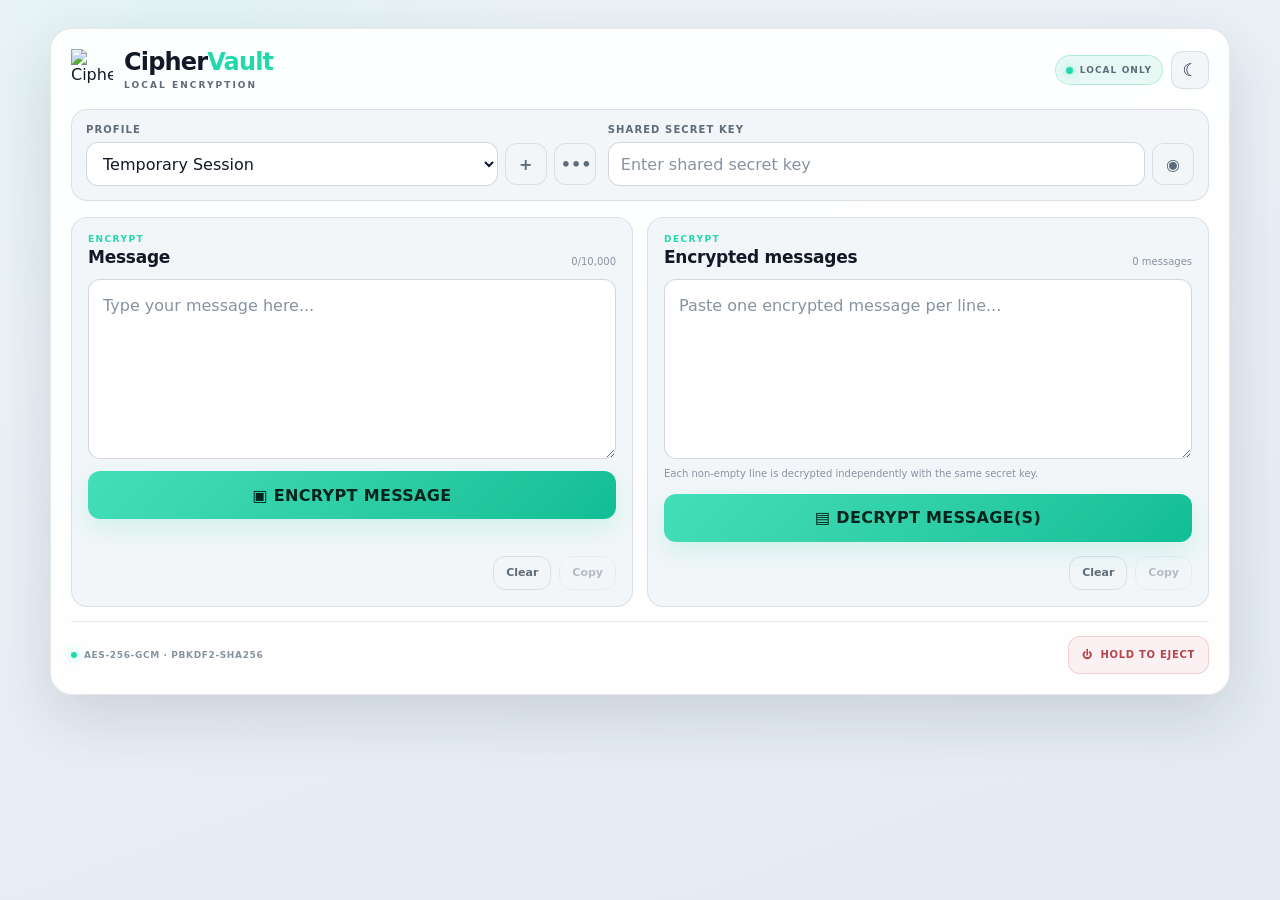
==== commit bea6e3eb: "Extension commit" ====
--- a/index.html
+++ b/index.html
@@ -1,832 +1,349 @@
-<!DOCTYPE html>
-<html lang="en" data-theme="dark">
-
-<head>
-    <meta charset="UTF-8">
-
-    <meta
-        name="viewport"
-        content="width=device-width, initial-scale=1.0"
-    >
-
-    <meta
-        name="description"
-        content="Client-side AES-256-GCM message encryption tool."
-    >
-
-    <title>CipherVault</title>
-
-    <link rel="stylesheet" href="style.css">
-</head>
-
-<body>
-
-    <div class="background-grid"></div>
-    <div class="background-glow glow-one"></div>
-    <div class="background-glow glow-two"></div>
-
-
-    <main class="app">
-
-        <!-- =================================================
-             HEADER
-             ================================================= -->
-
-        <header class="header">
-
-            <div class="brand">
-
-                <div class="logo">
-                    ◇
-                </div>
-
-                <div>
-                    <h1>CipherVault</h1>
-
-                    <p>
-                        CLIENT-SIDE MESSAGE ENCRYPTION
-                    </p>
-                </div>
-
-            </div>
-
-
-            <div class="header-actions">
-
-                <button
-                    id="themeToggle"
-                    class="theme-toggle"
-                    type="button"
-                    aria-label="Toggle theme"
-                    title="Toggle theme"
-                >
-                    <span id="themeIcon">☾</span>
-                </button>
-
-
-                <div class="security-status">
-                    <span class="status-dot"></span>
-                    LOCAL ENCRYPTION
-                </div>
-
-            </div>
-
-        </header>
-
-
-        <!-- =================================================
-             MAIN
-             ================================================= -->
-
-        <section class="main-panel">
-
-
-            <!-- =============================================
-                 PROFILE
-                 ============================================= -->
-
-            <section class="profile-section">
-
-                <div class="field-header">
-
-                    <label for="profileSelect">
-                        PROFILE
-                    </label>
-
-                    <span
-                        id="profileStorageHint"
-                        class="hint"
-                    >
-                        LOCAL PROFILE
-                    </span>
-
-                </div>
-
-
-                <div class="profile-toolbar">
-
-                    <select
-                        id="profileSelect"
-                        class="profile-select"
-                    >
-                        <option value="">
-                            Temporary Session
-                        </option>
-                    </select>
-
-
-                    <button
-                        id="addProfile"
-                        class="profile-action-button"
-                        type="button"
-                    >
-                        + NEW
-                    </button>
-
-
-                    <button
-                        id="manageProfiles"
-                        class="profile-action-button"
-                        type="button"
-                    >
-                        MANAGE
-                    </button>
-
-                </div>
-
-
-                <p
-                    id="profileNotice"
-                    class="profile-notice"
-                >
-                    Temporary sessions are not stored.
-                </p>
-
-            </section>
-
-
-            <!-- =============================================
-                 SECRET KEY
-                 ============================================= -->
-
-            <section class="key-section">
-
-                <div class="field-header">
-
-                    <label for="password">
-                        SHARED SECRET KEY
-                    </label>
-
-                    <span
-                        id="keySourceHint"
-                        class="hint"
-                    >
-                        TEMPORARY KEY
-                    </span>
-
-                </div>
-
-
-                <div class="password-wrapper">
-
-                    <input
-                        id="password"
-                        type="password"
-                        placeholder="Enter secret key"
-                        autocomplete="new-password"
-                    >
-
-
-                    <button
-                        id="togglePassword"
-                        class="icon-button"
-                        type="button"
-                        aria-label="Show password"
-                        title="Show / hide key"
-                    >
-                        ◉
-                    </button>
-
-                </div>
-
-
-                <p class="storage-warning">
-                    Saved profile secrets are encrypted locally in IndexedDB.
-                    Editing this field does not modify the saved profile.
-                </p>
-
-            </section>
-
-
-            <!-- =============================================
-                 MOBILE / EXTENSION MODE
-                 ============================================= -->
-
-            <div
-                id="mobileModeSwitch"
-                class="mobile-mode-switch"
-                role="group"
-                aria-label="Choose workspace"
-            >
-
-                <button
-                    id="mobileEncrypt"
-                    class="mobile-mode active"
-                    type="button"
-                >
-                    ENCRYPT
-                </button>
-
-
-                <button
-                    id="mobileDecrypt"
-                    class="mobile-mode"
-                    type="button"
-                >
-                    DECRYPT
-                </button>
-
-            </div>
-
-
-            <!-- =============================================
-                 WORKSPACE
-                 ============================================= -->
-
-            <div class="workspace">
-
-
-                <!-- =========================================
-                     ENCRYPT
-                     ========================================= -->
-
-                <section
-                    id="encryptPanel"
-                    class="cipher-panel active-mobile"
-                >
-
-                    <div class="cipher-panel-title">
-
-                        <div>
-                            <span class="panel-symbol">◇</span>
-                            <h2>ENCRYPT</h2>
-                        </div>
-
-                        <span
-                            id="encryptCounter"
-                            class="counter"
-                        >
-                            0 chars
-                        </span>
-
-                    </div>
-
-
-                    <div class="panel-input-block">
-
-                        <div class="field-title">
-                            MESSAGE
-                        </div>
-
-
-                        <textarea
-                            id="encryptInput"
-                            class="main-textarea"
-                            spellcheck="false"
-                            placeholder="Enter message to encrypt..."
-                        ></textarea>
-
-
-                        <p class="field-help">
-                            The entire input is encrypted as one message
-                            using the current secret key.
-                        </p>
-
-                    </div>
-
-
-                    <button
-                        id="encryptButton"
-                        class="process-button"
-                        type="button"
-                    >
-
-                        <span class="button-content">
-
-                            <span
-                                id="encryptIcon"
-                                class="process-icon"
-                            >
-                                ◇
-                            </span>
-
-                            <span id="encryptButtonText">
-                                ENCRYPT MESSAGE
-                            </span>
-
-                        </span>
-
-                    </button>
-
-
-                    <div class="panel-output-block">
-
-                        <div class="field-title">
-                            ENCRYPTED OUTPUT
-                        </div>
-
-
-                        <textarea
-                            id="encryptOutput"
-                            class="result-box"
-                            readonly
-                            spellcheck="false"
-                            placeholder="Encrypted Base64 will appear here..."
-                        ></textarea>
-
-
-                        <div class="output-actions">
-
-                            <button
-                                id="copyEncrypted"
-                                class="secondary-button copy-button"
-                                type="button"
-                            >
-                                COPY
-                            </button>
-
-
-                            <button
-                                id="clearEncrypt"
-                                class="secondary-button danger"
-                                type="button"
-                            >
-                                CLEAR
-                            </button>
-
-                        </div>
-
-                    </div>
-
-
-                    <div
-                        id="encryptStatusContainer"
-                        class="status-container"
-                        aria-live="polite"
-                    >
-
-                        <span class="status-indicator"></span>
-
-                        <span id="encryptStatus">
-                            READY
-                        </span>
-
-                    </div>
-
-                </section>
-
-
-                <!-- =========================================
-                     DECRYPT
-                     ========================================= -->
-
-                <section
-                    id="decryptPanel"
-                    class="cipher-panel"
-                >
-
-                    <div class="cipher-panel-title">
-
-                        <div>
-                            <span class="panel-symbol">◆</span>
-                            <h2>DECRYPT</h2>
-                        </div>
-
-                        <span
-                            id="decryptCounter"
-                            class="counter"
-                        >
-                            0 messages
-                        </span>
-
-                    </div>
-
-
-                    <div class="panel-input-block">
-
-                        <div class="field-title">
-                            ENCRYPTED MESSAGES
-                        </div>
-
-
-                        <textarea
-                            id="decryptInput"
-                            class="main-textarea"
-                            spellcheck="false"
-                            placeholder="Paste one encrypted Base64 message per line..."
-                        ></textarea>
-
-
-                        <p class="field-help">
-                            Each non-empty line is processed as an independent
-                            encrypted message.
-                        </p>
-
-                    </div>
-
-
-                    <button
-                        id="decryptButton"
-                        class="process-button"
-                        type="button"
-                    >
-
-                        <span class="button-content">
-
-                            <span
-                                id="decryptIcon"
-                                class="process-icon"
-                            >
-                                ◆
-                            </span>
-
-                            <span id="decryptButtonText">
-                                DECRYPT MESSAGES
-                            </span>
-
-                        </span>
-
-                    </button>
-
-
-                    <div class="panel-output-block">
-
-                        <div class="field-title">
-                            DECRYPTED OUTPUT
-                        </div>
-
-
-                        <textarea
-                            id="decryptOutput"
-                            class="result-box"
-                            readonly
-                            spellcheck="false"
-                            placeholder="Decrypted messages will appear here..."
-                        ></textarea>
-
-
-                        <div class="output-actions">
-
-                            <button
-                                id="copyDecrypted"
-                                class="secondary-button copy-button"
-                                type="button"
-                            >
-                                COPY
-                            </button>
-
-
-                            <button
-                                id="clearDecrypt"
-                                class="secondary-button danger"
-                                type="button"
-                            >
-                                CLEAR
-                            </button>
-
-                        </div>
-
-                    </div>
-
-
-                    <div
-                        id="decryptStatusContainer"
-                        class="status-container"
-                        aria-live="polite"
-                    >
-
-                        <span class="status-indicator"></span>
-
-                        <span id="decryptStatus">
-                            READY
-                        </span>
-
-                    </div>
-
-                </section>
-
-            </div>
-
-        </section>
-
-
-        <!-- =================================================
-             EMERGENCY
-             ================================================= -->
-
-        <div class="emergency-row">
-
-            <div class="eject-description">
-                Emergency local wipe
-            </div>
-
-
-            <button
-                id="ejectButton"
-                class="eject-button"
-                type="button"
-                aria-label="Hold to eject and clear local CipherVault data"
-            >
-
-                <span class="eject-progress"></span>
-
-                <span class="eject-content">
-                    ⏏ HOLD TO EJECT
-                </span>
-
-            </button>
-
-        </div>
-
-
-        <!-- =================================================
-             FOOTER
-             ================================================= -->
-
-        <footer>
-
-            <div class="crypto-info">
-
-                AES-256-GCM
-
-                <span>•</span>
-
-                PBKDF2-SHA256
-
-                <span>•</span>
-
-                BASE64
-
-            </div>
-
-
-            <p>
-                Encryption and decryption are performed locally in your browser.
-            </p>
-
-        </footer>
-
-    </main>
-
-
-    <!-- =====================================================
-         PROFILE FORM MODAL
-         ===================================================== -->
-
-    <div
-        id="profileModal"
-        class="modal-backdrop"
-        hidden
-    >
-
-        <div
-            class="modal-card"
-            role="dialog"
-            aria-modal="true"
-            aria-labelledby="profileModalTitle"
-        >
-
-            <div class="modal-heading">
-
-                <div>
-
-                    <div class="modal-symbol">
-                        ◇
-                    </div>
-
-                    <div>
-
-                        <h3 id="profileModalTitle">
-                            New Profile
-                        </h3>
-
-                        <p>
-                            Store a different secret for each contact.
-                        </p>
-
-                    </div>
-
-                </div>
-
-            </div>
-
-
-            <form id="profileForm">
-
-                <div class="modal-field">
-
-                    <label for="profileName">
-                        PROFILE NAME
-                    </label>
-
-                    <input
-                        id="profileName"
-                        type="text"
-                        maxlength="40"
-                        placeholder="Example: Cristian"
-                        autocomplete="off"
-                    >
-
-                </div>
-
-
-                <div class="modal-field">
-
-                    <label for="profileSecret">
-                        SECRET KEY
-                    </label>
-
-
-                    <div class="password-wrapper">
-
-                        <input
-                            id="profileSecret"
-                            type="password"
-                            placeholder="Secret shared with this person"
-                            autocomplete="new-password"
-                        >
-
-
-                        <button
-                            id="toggleProfileSecret"
-                            class="icon-button"
-                            type="button"
-                            aria-label="Show profile password"
-                        >
-                            ◉
-                        </button>
-
-                    </div>
-
-                </div>
-
-
-                <p
-                    id="profileFormError"
-                    class="form-error"
-                ></p>
-
-
-                <div class="modal-actions">
-
-                    <button
-                        id="cancelProfile"
-                        class="modal-button"
-                        type="button"
-                    >
-                        CANCEL
-                    </button>
-
-
-                    <button
-                        class="modal-button primary"
-                        type="submit"
-                    >
-                        SAVE PROFILE
-                    </button>
-
-                </div>
-
-            </form>
-
-        </div>
-
-    </div>
-
-
-    <!-- =====================================================
-         MANAGE PROFILES MODAL
-         ===================================================== -->
-
-    <div
-        id="manageModal"
-        class="modal-backdrop"
-        hidden
-    >
-
-        <div
-            class="modal-card manage-card"
-            role="dialog"
-            aria-modal="true"
-            aria-labelledby="manageModalTitle"
-        >
-
-            <div class="modal-heading">
-
-                <div>
-
-                    <div class="modal-symbol">
-                        ◇
-                    </div>
-
-                    <div>
-
-                        <h3 id="manageModalTitle">
-                            Profiles
-                        </h3>
-
-                        <p>
-                            Manage locally stored CipherVault profiles.
-                        </p>
-
-                    </div>
-
-                </div>
-
-            </div>
-
-
-            <div
-                id="profilesList"
-                class="profiles-list"
-            ></div>
-
-
-            <div class="modal-actions">
-
-                <button
-                    id="closeManage"
-                    class="modal-button"
-                    type="button"
-                >
-                    CLOSE
-                </button>
-
-            </div>
-
-        </div>
-
-    </div>
-
-
-    <!-- =====================================================
-         GENERIC CONFIRMATION
-         ===================================================== -->
-
-    <div
-        id="confirmModal"
-        class="modal-backdrop"
-        hidden
-    >
-
-        <div
-            class="modal-card confirm-card"
-            role="dialog"
-            aria-modal="true"
-            aria-labelledby="confirmTitle"
-        >
-
-            <div class="confirm-icon">
-                !
-            </div>
-
-
-            <h3 id="confirmTitle">
-                Confirm action
-            </h3>
-
-
-            <p id="confirmMessage">
-                Are you sure?
-            </p>
-
-
-            <div class="modal-actions">
-
-                <button
-                    id="cancelConfirm"
-                    class="modal-button"
-                    type="button"
-                >
-                    CANCEL
-                </button>
-
-
-                <button
-                    id="acceptConfirm"
-                    class="modal-button danger-solid"
-                    type="button"
-                >
-                    CONFIRM
-                </button>
-
-            </div>
-
-        </div>
-
-    </div>
-
-
-    <!-- =====================================================
-         EJECT OVERLAY
-         ===================================================== -->
-
-    <div
-        id="ejectOverlay"
-        class="eject-overlay"
-        hidden
-    >
-
-        <div>
-            <span>◇</span>
-            <p>SESSION CLOSED</p>
-        </div>
-
-    </div>
-
-
-    <script src="app.js"></script>
-
-</body>
-
-</html>+<!DOCTYPE html>
+<html lang="en" data-theme="dark">
+<head>
+    <meta charset="UTF-8">
+    <meta name="viewport" content="width=device-width, initial-scale=1.0">
+    <meta name="color-scheme" content="dark light">
+    <meta name="description" content="CipherVault — local AES-256-GCM message encryption.">
+
+    <title>CipherVault</title>
+
+    <link rel="icon" type="image/png" href="icons/icon32.png">
+    <link rel="stylesheet" href="style.css">
+</head>
+
+<body>
+    <main class="app-shell">
+        <header class="app-header">
+            <div class="brand-area">
+                <img
+                    class="brand-icon"
+                    src="icons/icon64.png"
+                    alt="CipherVault"
+                >
+
+                <div class="brand-copy">
+                    <h1><span>Cipher</span><strong>Vault</strong></h1>
+                    <span class="brand-subtitle">LOCAL ENCRYPTION</span>
+                </div>
+            </div>
+
+            <div class="header-actions">
+                <div class="local-only-badge" title="Encryption runs locally in this browser">
+                    <span class="local-dot"></span>
+                    <span>LOCAL ONLY</span>
+                </div>
+
+                <button
+                    id="themeToggle"
+                    class="icon-button"
+                    type="button"
+                    aria-label="Toggle light/dark mode"
+                    title="Switch theme"
+                >
+                    <span id="themeIcon" aria-hidden="true">☀</span>
+                </button>
+            </div>
+        </header>
+
+        <section id="credentialsSection" class="credentials-section" aria-label="Profile and secret key">
+            <button
+                id="credentialsSummary"
+                class="credentials-summary"
+                type="button"
+                aria-expanded="false"
+                hidden
+            >
+                <span class="summary-profile">
+                    <span class="summary-user-icon" aria-hidden="true">◯</span>
+                    <span id="summaryProfileName">Profile</span>
+                </span>
+
+                <span id="summarySecret" class="summary-secret">••••••••</span>
+                <span class="summary-chevron" aria-hidden="true">⌄</span>
+            </button>
+
+            <div id="credentialsEditor" class="credentials-editor">
+                <div class="credential-column">
+                    <label for="profileSelect">PROFILE</label>
+
+                    <div class="field-with-actions profile-field-row">
+                        <select id="profileSelect" autocomplete="off">
+                            <option value="">Temporary Session</option>
+                        </select>
+
+                        <button
+                            id="addProfileButton"
+                            class="small-icon-button"
+                            type="button"
+                            aria-label="Add profile"
+                            title="Add profile"
+                        >+</button>
+
+                        <button
+                            id="manageProfilesButton"
+                            class="small-icon-button"
+                            type="button"
+                            aria-label="Manage profiles"
+                            title="Manage profiles"
+                        >•••</button>
+                    </div>
+                </div>
+
+                <div class="credential-column">
+                    <label for="password">SHARED SECRET KEY</label>
+
+                    <div class="field-with-actions">
+                        <input
+                            id="password"
+                            type="password"
+                            maxlength="256"
+                            placeholder="Enter shared secret key"
+                            autocomplete="off"
+                            spellcheck="false"
+                        >
+
+                        <button
+                            id="togglePassword"
+                            class="small-icon-button eye-button"
+                            type="button"
+                            aria-label="Show secret key"
+                            title="Show secret key"
+                        >◉</button>
+                    </div>
+
+                    <div id="sessionOverride" class="field-note" hidden>
+                        Session override · saved profile unchanged
+                    </div>
+                </div>
+            </div>
+        </section>
+
+        <nav class="mobile-mode-switch" aria-label="Cipher mode">
+            <button class="mode-button active" type="button" data-mode="encrypt">
+                <span aria-hidden="true">▣</span>
+                ENCRYPT
+            </button>
+
+            <button class="mode-button" type="button" data-mode="decrypt">
+                <span aria-hidden="true">▤</span>
+                DECRYPT
+            </button>
+        </nav>
+
+        <div class="workspace">
+            <section id="encryptPanel" class="cipher-panel active-mobile" data-panel="encrypt">
+                <div class="panel-heading">
+                    <div>
+                        <span class="eyebrow">ENCRYPT</span>
+                        <h2>Message</h2>
+                    </div>
+
+                    <span id="encryptCount" class="character-count">0/10,000</span>
+                </div>
+
+                <textarea
+                    id="encryptInput"
+                    maxlength="10000"
+                    placeholder="Type your message here..."
+                    spellcheck="true"
+                ></textarea>
+
+                <button id="encryptButton" class="primary-button" type="button">
+                    <span aria-hidden="true">▣</span>
+                    ENCRYPT MESSAGE
+                </button>
+
+                <div id="encryptResultBlock" class="result-block" hidden>
+                    <div class="result-header">
+                        <span>ENCRYPTED MESSAGE</span>
+                        <span id="encryptStatus" class="status-text"></span>
+                    </div>
+
+                    <textarea
+                        id="encryptOutput"
+                        class="output-area"
+                        readonly
+                        spellcheck="false"
+                    ></textarea>
+                </div>
+
+                <div class="panel-actions">
+                    <button id="clearEncryptButton" class="text-action danger-soft" type="button">
+                        Clear
+                    </button>
+
+                    <button id="copyEncryptButton" class="text-action" type="button" disabled>
+                        Copy
+                    </button>
+                </div>
+            </section>
+
+            <section id="decryptPanel" class="cipher-panel" data-panel="decrypt">
+                <div class="panel-heading">
+                    <div>
+                        <span class="eyebrow">DECRYPT</span>
+                        <h2>Encrypted messages</h2>
+                    </div>
+
+                    <span id="decryptCount" class="character-count">0 messages</span>
+                </div>
+
+                <textarea
+                    id="decryptInput"
+                    maxlength="60000"
+                    placeholder="Paste one encrypted message per line..."
+                    spellcheck="false"
+                ></textarea>
+
+                <div class="helper-text">
+                    Each non-empty line is decrypted independently with the same secret key.
+                </div>
+
+                <button id="decryptButton" class="primary-button" type="button">
+                    <span aria-hidden="true">▤</span>
+                    DECRYPT MESSAGE(S)
+                </button>
+
+                <div id="decryptResultBlock" class="result-block" hidden>
+                    <div class="result-header">
+                        <span>DECRYPTED RESULT</span>
+                        <span id="decryptStatus" class="status-text"></span>
+                    </div>
+
+                    <textarea
+                        id="decryptOutput"
+                        class="output-area"
+                        readonly
+                        spellcheck="false"
+                    ></textarea>
+                </div>
+
+                <div class="panel-actions">
+                    <button id="clearDecryptButton" class="text-action danger-soft" type="button">
+                        Clear
+                    </button>
+
+                    <button id="copyDecryptButton" class="text-action" type="button" disabled>
+                        Copy
+                    </button>
+                </div>
+            </section>
+        </div>
+
+        <footer class="app-footer">
+            <div class="footer-copy">
+                <span class="footer-dot"></span>
+                AES-256-GCM · PBKDF2-SHA256
+            </div>
+
+            <button
+                id="ejectButton"
+                class="eject-button"
+                type="button"
+                title="Click to clear the visible session. Hold to erase saved CipherVault credentials."
+            >
+                <span class="eject-icon" aria-hidden="true">⏻</span>
+                <span>HOLD TO EJECT</span>
+            </button>
+        </footer>
+    </main>
+
+    <!-- Add / Edit Profile Modal -->
+    <div id="profileModal" class="modal-backdrop" hidden>
+        <div class="modal-card" role="dialog" aria-modal="true" aria-labelledby="profileModalTitle">
+            <div class="modal-header">
+                <div>
+                    <span class="eyebrow">PROFILE</span>
+                    <h3 id="profileModalTitle">Add profile</h3>
+                </div>
+
+                <button id="closeProfileModal" class="modal-close" type="button" aria-label="Close">×</button>
+            </div>
+
+            <label for="profileName">PROFILE NAME</label>
+            <input
+                id="profileName"
+                type="text"
+                maxlength="40"
+                placeholder="Example: Somos todos andhika"
+                autocomplete="off"
+            >
+
+            <label for="profileSecret">SHARED SECRET KEY</label>
+            <div class="field-with-actions">
+                <input
+                    id="profileSecret"
+                    type="password"
+                    maxlength="256"
+                    placeholder="Secret key for this profile"
+                    autocomplete="off"
+                    spellcheck="false"
+                >
+
+                <button
+                    id="toggleProfileSecret"
+                    class="small-icon-button eye-button"
+                    type="button"
+                    aria-label="Show profile secret key"
+                    title="Show secret key"
+                >◉</button>
+            </div>
+
+            <div id="profileModalError" class="modal-error" hidden></div>
+
+            <div class="modal-actions">
+                <button id="cancelProfileButton" class="secondary-button" type="button">Cancel</button>
+                <button id="saveProfileButton" class="primary-button compact" type="button">Save profile</button>
+            </div>
+        </div>
+    </div>
+
+    <!-- Manage Profiles Modal -->
+    <div id="manageProfilesModal" class="modal-backdrop" hidden>
+        <div class="modal-card manage-card" role="dialog" aria-modal="true" aria-labelledby="manageProfilesTitle">
+            <div class="modal-header">
+                <div>
+                    <span class="eyebrow">PROFILES</span>
+                    <h3 id="manageProfilesTitle">Manage profiles</h3>
+                </div>
+
+                <button id="closeManageProfilesModal" class="modal-close" type="button" aria-label="Close">×</button>
+            </div>
+
+            <div id="profilesList" class="profiles-list"></div>
+
+            <div class="modal-actions single-action">
+                <button id="manageAddProfileButton" class="primary-button compact" type="button">+ Add profile</button>
+            </div>
+        </div>
+    </div>
+
+    <!-- Clear confirmation -->
+    <div id="clearModal" class="modal-backdrop" hidden>
+        <div class="modal-card small-modal" role="dialog" aria-modal="true" aria-labelledby="clearModalTitle">
+            <div class="modal-header">
+                <div>
+                    <span class="eyebrow">CONFIRM</span>
+                    <h3 id="clearModalTitle">Clear panel?</h3>
+                </div>
+
+                <button id="closeClearModal" class="modal-close" type="button" aria-label="Close">×</button>
+            </div>
+
+            <p id="clearModalText" class="modal-copy">
+                This clears only this panel. Your shared secret key and saved profiles are retained.
+            </p>
+
+            <div class="modal-actions">
+                <button id="cancelClearButton" class="secondary-button" type="button">Cancel</button>
+                <button id="confirmClearButton" class="danger-button" type="button">Clear panel</button>
+            </div>
+        </div>
+    </div>
+
+    <div id="toast" class="toast" role="status" aria-live="polite" hidden></div>
+
+    <script src="app.js"></script>
+</body>
+</html>
--- a/style.css
+++ b/style.css
@@ -1,2604 +1,1105 @@
-:root {
-
-    --bg: #05080d;
-    --bg-secondary: #08100f;
-
-    --panel:
-        rgba(12, 18, 26, 0.94);
-
-    --subpanel:
-        rgba(3, 8, 12, 0.58);
-
-    --input-bg:
-        rgba(3, 8, 12, 0.88);
-
-    --text: #e8f2ed;
-
-    --muted: #728079;
-    --muted-dark: #46534c;
-
-    --border:
-        rgba(255, 255, 255, 0.08);
-
-    --border-hover:
-        rgba(84, 255, 194, 0.20);
-
-    --border-active:
-        rgba(84, 255, 194, 0.38);
-
-    --accent: #54ffc2;
-    --accent-dark: #29d99d;
-    --accent-text: #04100b;
-
-    --accent-soft:
-        rgba(84, 255, 194, 0.10);
-
-    --accent-glow:
-        rgba(84, 255, 194, 0.24);
-
-    --danger: #ff526e;
-    --danger-dark: #cf2945;
-
-    --danger-soft:
-        rgba(255, 82, 110, 0.10);
-
-    --warning: #ffd56a;
-
-    --radius: 14px;
-}
-
-
-/* =====================================================
-   LIGHT
-   ===================================================== */
-
-html[data-theme="light"] {
-
-    --bg: #edf3f0;
-    --bg-secondary: #e4ece8;
-
-    --panel:
-        rgba(255, 255, 255, 0.96);
-
-    --subpanel:
-        rgba(246, 250, 248, 0.90);
-
-    --input-bg:
-        rgba(247, 250, 248, 0.99);
-
-    --text: #17221d;
-
-    --muted: #66746d;
-    --muted-dark: #89958f;
-
-    --border:
-        rgba(12, 35, 26, 0.10);
-
-    --border-hover:
-        rgba(0, 147, 105, 0.20);
-
-    --border-active:
-        rgba(0, 147, 105, 0.42);
-
-    --accent: #009b70;
-    --accent-dark: #007f5d;
-    --accent-text: #ffffff;
-
-    --accent-soft:
-        rgba(0, 155, 112, 0.09);
-
-    --accent-glow:
-        rgba(0, 155, 112, 0.18);
-
-    --danger: #d93f59;
-    --danger-dark: #b52c44;
-
-    --danger-soft:
-        rgba(217, 63, 89, 0.08);
-
-    --warning: #986600;
-}
-
-
-/* =====================================================
-   RESET
-   ===================================================== */
-
-* {
-    box-sizing: border-box;
-}
-
-
-html {
-    min-height: 100%;
-}
-
-
-body {
-
-    margin: 0;
-
-    min-height: 100vh;
-
-    padding:
-        42px
-        22px
-        34px;
-
-    display: flex;
-    justify-content: center;
-
-    background:
-
-        radial-gradient(
-            circle at top,
-            var(--bg-secondary) 0%,
-            var(--bg) 48%,
-            var(--bg) 100%
-        );
-
-    color: var(--text);
-
-    font-family:
-        Inter,
-        ui-sans-serif,
-        system-ui,
-        -apple-system,
-        BlinkMacSystemFont,
-        "Segoe UI",
-        sans-serif;
-
-    transition:
-        background 0.35s ease,
-        color 0.35s ease;
-
-    overflow-x: hidden;
-}
-
-
-button,
-input,
-textarea,
-select {
-
-    font: inherit;
-}
-
-
-button:focus-visible,
-input:focus-visible,
-textarea:focus-visible,
-select:focus-visible {
-
-    outline:
-        2px solid
-        var(--accent);
-
-    outline-offset: 2px;
-}
-
-
-/* =====================================================
-   BACKGROUND
-   ===================================================== */
-
-.background-grid {
-
-    position: fixed;
-
-    inset: 0;
-
-    pointer-events: none;
-
-    opacity: 0.18;
-
-    background-image:
-
-        linear-gradient(
-            rgba(84, 255, 194, 0.055) 1px,
-            transparent 1px
-        ),
-
-        linear-gradient(
-            90deg,
-            rgba(84, 255, 194, 0.055) 1px,
-            transparent 1px
-        );
-
-    background-size:
-        40px
-        40px;
-
-    mask-image:
-        linear-gradient(
-            to bottom,
-            black,
-            transparent 86%
-        );
-}
-
-
-html[data-theme="light"]
-.background-grid {
-
-    opacity: 0.08;
-}
-
-
-.background-glow {
-
-    position: fixed;
-
-    width: 420px;
-    height: 420px;
-
-    border-radius: 50%;
-
-    filter:
-        blur(130px);
-
-    pointer-events: none;
-}
-
-
-.glow-one {
-
-    top: -180px;
-    left: 8%;
-
-    background:
-        var(--accent-glow);
-}
-
-
-.glow-two {
-
-    bottom: -200px;
-    right: 4%;
-
-    background:
-        rgba(70, 110, 255, 0.10);
-}
-
-
-/* =====================================================
-   APP
-   ===================================================== */
-
-.app {
-
-    position: relative;
-
-    width: 100%;
-    max-width: 1180px;
-
-    z-index: 1;
-}
-
-
-/* =====================================================
-   HEADER
-   ===================================================== */
-
-.header {
-
-    display: flex;
-    align-items: center;
-    justify-content: space-between;
-
-    gap: 20px;
-
-    margin-bottom: 18px;
-}
-
-
-.brand {
-
-    display: flex;
-    align-items: center;
-
-    gap: 14px;
-}
-
-
-.logo {
-
-    width: 48px;
-    height: 48px;
-
-    display: flex;
-    align-items: center;
-    justify-content: center;
-
-    border:
-        1px solid
-        var(--border-hover);
-
-    border-radius: 14px;
-
-    background:
-        var(--accent-soft);
-
-    color:
-        var(--accent);
-
-    font-size: 26px;
-
-    box-shadow:
-        inset
-        0
-        0
-        25px
-        rgba(84, 255, 194, 0.03);
-}
-
-
-.brand h1 {
-
-    margin: 0;
-
-    font-size: 24px;
-    font-weight: 650;
-
-    letter-spacing: -0.5px;
-}
-
-
-.brand p {
-
-    margin:
-        3px
-        0
-        0;
-
-    color:
-        var(--muted);
-
-    font-family:
-        Consolas,
-        "Courier New",
-        monospace;
-
-    font-size: 10px;
-
-    letter-spacing: 1.7px;
-}
-
-
-.header-actions {
-
-    display: flex;
-    align-items: center;
-
-    gap: 14px;
-}
-
-
-.security-status {
-
-    display: flex;
-    align-items: center;
-
-    gap: 8px;
-
-    white-space: nowrap;
-
-    color:
-        var(--muted);
-
-    font-family:
-        Consolas,
-        monospace;
-
-    font-size: 10px;
-
-    letter-spacing: 1px;
-}
-
-
-.status-dot {
-
-    width: 7px;
-    height: 7px;
-
-    border-radius: 50%;
-
-    background:
-        var(--accent);
-
-    box-shadow:
-        0
-        0
-        10px
-        var(--accent-glow);
-}
-
-
-/* =====================================================
-   THEME BUTTON
-   ===================================================== */
-
-.theme-toggle {
-
-    width: 40px;
-    height: 40px;
-
-    padding: 0;
-
-    display: flex;
-    align-items: center;
-    justify-content: center;
-
-    border:
-        1px solid
-        var(--border);
-
-    border-radius: 11px;
-
-    background:
-        var(--panel);
-
-    color:
-        var(--text);
-
-    cursor: pointer;
-
-    font-size: 18px;
-
-    transition:
-        transform 0.2s ease,
-        border-color 0.2s ease,
-        background 0.2s ease;
-}
-
-
-.theme-toggle:hover {
-
-    transform:
-        translateY(-1px);
-
-    border-color:
-        var(--border-active);
-
-    background:
-        var(--accent-soft);
-}
-
-
-#themeIcon {
-
-    display: inline-block;
-
-    transition:
-        transform 0.35s ease;
-}
-
-
-.theme-toggle:hover
-#themeIcon {
-
-    transform:
-        rotate(22deg);
-}
-
-
-/* =====================================================
-   MAIN PANEL
-   ===================================================== */
-
-.main-panel {
-
-    padding: 26px;
-
-    border:
-        1px solid
-        var(--border);
-
-    border-radius: 20px;
-
-    background:
-        var(--panel);
-
-    backdrop-filter:
-        blur(20px);
-
-    box-shadow:
-
-        0
-        30px
-        80px
-        rgba(0, 0, 0, 0.30),
-
-        inset
-        0
-        1px
-        0
-        rgba(255, 255, 255, 0.03);
-}
-
-
-html[data-theme="light"]
-.main-panel {
-
-    box-shadow:
-
-        0
-        25px
-        65px
-        rgba(27, 54, 42, 0.10),
-
-        inset
-        0
-        1px
-        0
-        rgba(255, 255, 255, 0.8);
-}
-
-
-/* =====================================================
-   SHARED FIELD STYLES
-   ===================================================== */
-
-.field-header {
-
-    display: flex;
-    justify-content: space-between;
-    align-items: center;
-
-    gap: 15px;
-
-    margin-bottom: 8px;
-}
-
-
-label,
-.field-title,
-.cipher-panel-title h2 {
-
-    font-family:
-        Consolas,
-        monospace;
-
-    font-weight: 700;
-
-    letter-spacing: 1.35px;
-}
-
-
-label,
-.field-title {
-
-    color:
-        var(--muted);
-
-    font-size: 10px;
-}
-
-
-.counter,
-.hint {
-
-    color:
-        var(--muted-dark);
-
-    font-family:
-        Consolas,
-        monospace;
-
-    font-size: 9px;
-}
-
-
-/* =====================================================
-   PROFILE
-   ===================================================== */
-
-.profile-section {
-
-    padding-bottom: 20px;
-
-    margin-bottom: 20px;
-
-    border-bottom:
-        1px solid
-        var(--border);
-}
-
-
-.profile-toolbar {
-
-    display: grid;
-
-    grid-template-columns:
-        minmax(0, 1fr)
-        auto
-        auto;
-
-    gap: 8px;
-}
-
-
-.profile-select {
-
-    width: 100%;
-    height: 46px;
-
-    padding:
-        0
-        38px
-        0
-        14px;
-
-    border:
-        1px solid
-        var(--border);
-
-    border-radius: 10px;
-
-    background:
-        var(--input-bg);
-
-    color:
-        var(--text);
-
-    cursor: pointer;
-
-    outline: none;
-}
-
-
-.profile-select:focus {
-
-    border-color:
-        var(--border-active);
-
-    box-shadow:
-        0
-        0
-        0
-        3px
-        var(--accent-soft);
-}
-
-
-.profile-action-button {
-
-    height: 46px;
-
-    padding:
-        0
-        16px;
-
-    border:
-        1px solid
-        var(--border);
-
-    border-radius: 10px;
-
-    background:
-        var(--input-bg);
-
-    color:
-        var(--muted);
-
-    cursor: pointer;
-
-    font-family:
-        Consolas,
-        monospace;
-
-    font-size: 9px;
-    font-weight: 700;
-
-    letter-spacing: 0.8px;
-
-    transition:
-        0.2s ease;
-}
-
-
-.profile-action-button:hover {
-
-    color:
-        var(--accent);
-
-    border-color:
-        var(--border-active);
-
-    background:
-        var(--accent-soft);
-}
-
-
-.profile-action-button:disabled {
-
-    opacity: 0.4;
-    cursor: not-allowed;
-}
-
-
-.profile-notice {
-
-    min-height: 14px;
-
-    margin:
-        7px
-        2px
-        0;
-
-    color:
-        var(--muted-dark);
-
-    font-family:
-        Consolas,
-        monospace;
-
-    font-size: 9px;
-}
-
-
-/* =====================================================
-   KEY
-   ===================================================== */
-
-.key-section {
-
-    padding-bottom: 22px;
-
-    margin-bottom: 22px;
-
-    border-bottom:
-        1px solid
-        var(--border);
-}
-
-
-.password-wrapper {
-
-    position: relative;
-}
-
-
-input,
-textarea {
-
-    width: 100%;
-
-    border:
-        1px solid
-        var(--border);
-
-    background:
-        var(--input-bg);
-
-    color:
-        var(--text);
-
-    outline: none;
-
-    transition:
-        border-color 0.2s ease,
-        box-shadow 0.2s ease,
-        background 0.3s ease;
-}
-
-
-input {
-
-    height: 50px;
-
-    padding:
-        0
-        52px
-        0
-        15px;
-
-    border-radius: 11px;
-
-    font-size: 14px;
-}
-
-
-textarea {
-
-    padding: 14px;
-
-    resize: vertical;
-
-    border-radius:
-        var(--radius);
-
-    font-family:
-        "SFMono-Regular",
-        Consolas,
-        "Liberation Mono",
-        monospace;
-
-    font-size: 12.5px;
-
-    line-height: 1.6;
-}
-
-
-input::placeholder,
-textarea::placeholder {
-
-    color:
-        var(--muted-dark);
-
-    opacity: 0.68;
-}
-
-
-input:focus,
-textarea:focus {
-
-    border-color:
-        var(--border-active);
-
-    box-shadow:
-        0
-        0
-        0
-        3px
-        var(--accent-soft);
-}
-
-
-.icon-button {
-
-    position: absolute;
-
-    top: 7px;
-    right: 7px;
-
-    width: 38px;
-    height: 36px;
-
-    border: none;
-
-    border-radius: 8px;
-
-    background:
-        var(--accent-soft);
-
-    color:
-        var(--muted);
-
-    cursor: pointer;
-}
-
-
-.icon-button:hover {
-
-    color:
-        var(--accent);
-}
-
-
-.storage-warning,
-.field-help {
-
-    color:
-        var(--muted-dark);
-
-    font-family:
-        Consolas,
-        monospace;
-
-    font-size: 9px;
-
-    line-height: 1.5;
-}
-
-
-.storage-warning {
-
-    margin:
-        7px
-        0
-        0;
-}
-
-
-/* =====================================================
-   WORKSPACE
-   ===================================================== */
-
-.workspace {
-
-    display: grid;
-
-    grid-template-columns:
-        minmax(0, 1fr)
-        minmax(0, 1fr);
-
-    gap: 18px;
-
-    align-items: stretch;
-}
-
-
-.cipher-panel {
-
-    min-width: 0;
-    height: 100%;
-
-    padding: 20px;
-
-    display: grid;
-
-    grid-template-rows:
-        auto
-        auto
-        auto
-        auto
-        auto;
-
-    align-content: start;
-
-    border:
-        1px solid
-        var(--border);
-
-    border-radius: 16px;
-
-    background:
-        var(--subpanel);
-
-    transition:
-        border-color 0.2s ease;
-}
-
-
-.cipher-panel:hover {
-
-    border-color:
-        var(--border-hover);
-}
-
-
-.cipher-panel-title {
-
-    min-height: 24px;
-
-    margin-bottom: 17px;
-
-    display: flex;
-    align-items: center;
-    justify-content: space-between;
-
-    gap: 12px;
-}
-
-
-.cipher-panel-title > div {
-
-    display: flex;
-    align-items: center;
-
-    gap: 8px;
-}
-
-
-.cipher-panel-title h2 {
-
-    margin: 0;
-
-    color:
-        var(--accent);
-
-    font-size: 11px;
-}
-
-
-.panel-symbol {
-
-    color:
-        var(--accent);
-
-    font-size: 17px;
-}
-
-
-/* =====================================================
-   ALIGNED BLOCKS
-   ===================================================== */
-
-.panel-input-block {
-
-    display: grid;
-
-    grid-template-rows:
-        auto
-        160px
-        32px;
-
-    gap: 8px;
-
-    margin-bottom: 18px;
-}
-
-
-.main-textarea {
-
-    height: 160px;
-    min-height: 160px;
-}
-
-
-.field-help {
-
-    min-height: 32px;
-
-    margin: 0;
-
-    overflow: hidden;
-}
-
-
-.panel-output-block {
-
-    display: grid;
-
-    grid-template-rows:
-        auto
-        140px
-        auto;
-
-    gap: 8px;
-}
-
-
-.result-box {
-
-    height: 140px;
-    min-height: 140px;
-
-    color:
-        var(--accent);
-}
-
-
-/* =====================================================
-   MOBILE SWITCH
-   ===================================================== */
-
-.mobile-mode-switch {
-
-    display: none;
-
-    grid-template-columns:
-        1fr
-        1fr;
-
-    gap: 4px;
-
-    padding: 4px;
-
-    margin-bottom: 18px;
-
-    border:
-        1px solid
-        var(--border);
-
-    border-radius: 11px;
-
-    background:
-        var(--subpanel);
-}
-
-
-.mobile-mode {
-
-    height: 40px;
-
-    border:
-        1px solid
-        transparent;
-
-    border-radius: 8px;
-
-    background: transparent;
-
-    color:
-        var(--muted);
-
-    cursor: pointer;
-
-    font-family:
-        Consolas,
-        monospace;
-
-    font-size: 10px;
-    font-weight: 700;
-
-    letter-spacing: 1px;
-}
-
-
-.mobile-mode.active {
-
-    color:
-        var(--accent);
-
-    border-color:
-        var(--border-active);
-
-    background:
-        var(--accent-soft);
-
-    box-shadow:
-        0
-        0
-        16px
-        var(--accent-soft);
-}
-
-
-/* =====================================================
-   PROCESS
-   ===================================================== */
-
-.process-button {
-
-    position: relative;
-
-    width: 100%;
-    height: 50px;
-
-    margin:
-        0
-        0
-        18px;
-
-    overflow: hidden;
-
-    border:
-        1px solid
-        var(--border-active);
-
-    border-radius: 11px;
-
-    background:
-
-        linear-gradient(
-            100deg,
-            var(--accent-dark),
-            var(--accent),
-            var(--accent-dark)
-        );
-
-    background-size:
-        220% 100%;
-
-    color:
-        var(--accent-text);
-
-    cursor: pointer;
-
-    font-family:
-        Consolas,
-        monospace;
-
-    font-size: 11px;
-    font-weight: 800;
-
-    letter-spacing: 1.1px;
-
-    box-shadow:
-        0
-        10px
-        35px
-        var(--accent-soft);
-
-    transition:
-        transform 0.15s ease,
-        box-shadow 0.2s ease;
-}
-
-
-.process-button::before {
-
-    content: "";
-
-    position: absolute;
-
-    top: 0;
-    left: -120%;
-
-    width: 48%;
-    height: 100%;
-
-    background:
-
-        linear-gradient(
-            90deg,
-            transparent,
-            rgba(255,255,255,0.40),
-            transparent
-        );
-
-    transform:
-        skewX(-20deg);
-}
-
-
-.process-button:hover {
-
-    transform:
-        translateY(-1px);
-
-    box-shadow:
-        0
-        12px
-        46px
-        var(--accent-glow);
-
-    animation:
-        gradientMove
-        2.2s
-        linear
-        infinite;
-}
-
-
-.process-button:hover::before {
-
-    animation:
-        buttonScan
-        0.8s
-        ease;
-}
-
-
-.process-button:disabled {
-
-    opacity: 0.5;
-    cursor: not-allowed;
-}
-
-
-.button-content {
-
-    position: relative;
-
-    z-index: 2;
-
-    display: flex;
-    justify-content: center;
-    align-items: center;
-
-    gap: 9px;
-}
-
-
-.process-icon {
-
-    font-size: 16px;
-}
-
-
-.process-button.processing {
-
-    pointer-events: none;
-
-    animation:
-        pulseEncryption
-        1.15s
-        ease-in-out
-        infinite;
-}
-
-
-.process-button.processing
-.process-icon {
-
-    animation:
-        rotateCrypto
-        0.75s
-        linear
-        infinite;
-}
-
-
-.process-button.success {
-
-    animation:
-        successFlash
-        0.55s
-        ease;
-}
-
-
-/* =====================================================
-   OUTPUT
-   ===================================================== */
-
-.output-actions {
-
-    display: flex;
-    justify-content: flex-end;
-
-    gap: 8px;
-}
-
-
-.secondary-button {
-
-    min-width: 72px;
-
-    padding:
-        9px
-        14px;
-
-    border:
-        1px solid
-        var(--border);
-
-    border-radius: 8px;
-
-    background:
-        var(--input-bg);
-
-    color:
-        var(--muted);
-
-    cursor: pointer;
-
-    font-family:
-        Consolas,
-        monospace;
-
-    font-size: 10px;
-
-    letter-spacing: 0.9px;
-
-    transition:
-        transform 0.16s ease,
-        color 0.2s ease,
-        border-color 0.2s ease,
-        background 0.2s ease,
-        box-shadow 0.2s ease;
-}
-
-
-.secondary-button:hover {
-
-    color:
-        var(--accent);
-
-    border-color:
-        var(--border-active);
-
-    background:
-        var(--accent-soft);
-}
-
-
-.secondary-button.danger:hover {
-
-    color:
-        var(--danger);
-
-    border-color:
-        rgba(255, 82, 110, 0.28);
-
-    background:
-        var(--danger-soft);
-}
-
-
-.secondary-button.copied {
-
-    color:
-        var(--accent-text);
-
-    border-color:
-        var(--accent);
-
-    background:
-        var(--accent);
-
-    box-shadow:
-        0
-        0
-        20px
-        var(--accent-glow);
-
-    animation:
-        copiedButton
-        0.42s
-        ease;
-}
-
-
-.result-box.copy-flash {
-
-    animation:
-        copiedOutput
-        0.72s
-        ease;
-}
-
-
-/* =====================================================
-   STATUS
-   ===================================================== */
-
-.status-container {
-
-    display: flex;
-    align-items: center;
-
-    gap: 8px;
-
-    min-height: 31px;
-
-    margin-top: 14px;
-    padding-top: 14px;
-
-    border-top:
-        1px solid
-        var(--border);
-
-    color:
-        var(--muted-dark);
-
-    font-family:
-        Consolas,
-        monospace;
-
-    font-size: 9.5px;
-
-    letter-spacing: 0.8px;
-}
-
-
-.status-indicator {
-
-    width: 6px;
-    height: 6px;
-
-    flex-shrink: 0;
-
-    border-radius: 50%;
-
-    background:
-        var(--muted-dark);
-}
-
-
-.status-container.processing {
-
-    color:
-        var(--warning);
-}
-
-
-.status-container.processing
-.status-indicator {
-
-    background:
-        var(--warning);
-
-    box-shadow:
-        0
-        0
-        10px
-        var(--warning);
-
-    animation:
-        statusPulse
-        0.8s
-        infinite;
-}
-
-
-.status-container.success {
-
-    color:
-        var(--accent);
-}
-
-
-.status-container.success
-.status-indicator {
-
-    background:
-        var(--accent);
-
-    box-shadow:
-        0
-        0
-        10px
-        var(--accent-glow);
-}
-
-
-.status-container.warning {
-
-    color:
-        var(--warning);
-}
-
-
-.status-container.warning
-.status-indicator {
-
-    background:
-        var(--warning);
-}
-
-
-.status-container.error {
-
-    color:
-        var(--danger);
-}
-
-
-.status-container.error
-.status-indicator {
-
-    background:
-        var(--danger);
-}
-
-
-/* =====================================================
-   EJECT
-   ===================================================== */
-
-.emergency-row {
-
-    margin-top: 14px;
-
-    display: flex;
-    justify-content: flex-end;
-    align-items: center;
-
-    gap: 12px;
-}
-
-
-.eject-description {
-
-    color:
-        var(--muted-dark);
-
-    font-family:
-        Consolas,
-        monospace;
-
-    font-size: 8px;
-
-    letter-spacing: 0.8px;
-}
-
-
-.eject-button {
-
-    position: relative;
-
-    width: 170px;
-    height: 42px;
-
-    overflow: hidden;
-
-    border:
-        1px solid
-        rgba(255, 82, 110, 0.55);
-
-    border-radius: 10px;
-
-    background:
-        var(--danger-soft);
-
-    color:
-        var(--danger);
-
-    cursor: pointer;
-
-    user-select: none;
-    touch-action: none;
-
-    font-family:
-        Consolas,
-        monospace;
-
-    font-size: 9px;
-    font-weight: 800;
-
-    letter-spacing: 1px;
-
-    transition:
-        box-shadow 0.2s ease,
-        background 0.2s ease;
-}
-
-
-.eject-button:hover {
-
-    box-shadow:
-        0
-        0
-        20px
-        var(--danger-soft);
-}
-
-
-.eject-progress {
-
-    position: absolute;
-
-    inset:
-        0;
-
-    transform:
-        scaleX(0);
-
-    transform-origin:
-        left center;
-
-    background:
-        var(--danger);
-}
-
-
-.eject-content {
-
-    position: relative;
-
-    z-index: 2;
-}
-
-
-.eject-button.arming {
-
-    color:
-        #ffffff;
-}
-
-
-.eject-button.arming
-.eject-progress {
-
-    animation:
-        ejectFill
-        0.9s
-        linear
-        forwards;
-}
-
-
-/* =====================================================
-   MODALS
-   ===================================================== */
-
-[hidden] {
-
-    display: none !important;
-}
-
-
-.modal-backdrop {
-
-    position: fixed;
-
-    inset: 0;
-
-    z-index: 1000;
-
-    display: flex;
-    justify-content: center;
-    align-items: center;
-
-    padding: 20px;
-
-    background:
-        rgba(0, 0, 0, 0.70);
-
-    backdrop-filter:
-        blur(6px);
-
-    opacity: 0;
-
-    transition:
-        opacity 0.18s ease;
-}
-
-
-.modal-backdrop.visible {
-
-    opacity: 1;
-}
-
-
-.modal-card {
-
-    width: 100%;
-    max-width: 430px;
-
-    padding: 24px;
-
-    border:
-        1px solid
-        var(--border);
-
-    border-radius: 16px;
-
-    background:
-        var(--panel);
-
-    box-shadow:
-        0
-        30px
-        80px
-        rgba(0, 0, 0, 0.46);
-
-    transform:
-        translateY(8px)
-        scale(0.98);
-
-    transition:
-        transform 0.18s ease;
-}
-
-
-.modal-backdrop.visible
-.modal-card {
-
-    transform:
-        translateY(0)
-        scale(1);
-}
-
-
-.manage-card {
-
-    max-width: 540px;
-}
-
-
-.modal-heading {
-
-    margin-bottom: 20px;
-}
-
-
-.modal-heading > div {
-
-    display: flex;
-    align-items: center;
-
-    gap: 12px;
-}
-
-
-.modal-symbol {
-
-    width: 36px;
-    height: 36px;
-
-    display: flex;
-    justify-content: center;
-    align-items: center;
-
-    border:
-        1px solid
-        var(--border-active);
-
-    border-radius: 10px;
-
-    background:
-        var(--accent-soft);
-
-    color:
-        var(--accent);
-}
-
-
-.modal-heading h3,
-.confirm-card h3 {
-
-    margin: 0;
-
-    font-size: 17px;
-}
-
-
-.modal-heading p,
-.confirm-card p {
-
-    margin:
-        4px
-        0
-        0;
-
-    color:
-        var(--muted);
-
-    font-family:
-        Consolas,
-        monospace;
-
-    font-size: 9px;
-
-    line-height: 1.5;
-}
-
-
-.modal-field {
-
-    margin-bottom: 16px;
-}
-
-
-.modal-field label {
-
-    display: block;
-
-    margin-bottom: 7px;
-}
-
-
-.modal-actions {
-
-    display: flex;
-    justify-content: flex-end;
-
-    gap: 8px;
-
-    margin-top: 20px;
-}
-
-
-.modal-button {
-
-    min-width: 80px;
-
-    padding:
-        10px
-        15px;
-
-    border:
-        1px solid
-        var(--border);
-
-    border-radius: 8px;
-
-    background:
-        var(--input-bg);
-
-    color:
-        var(--muted);
-
-    cursor: pointer;
-
-    font-family:
-        Consolas,
-        monospace;
-
-    font-size: 9px;
-    font-weight: 700;
-
-    letter-spacing: 0.8px;
-}
-
-
-.modal-button:hover {
-
-    color:
-        var(--text);
-
-    border-color:
-        var(--border-active);
-}
-
-
-.modal-button.primary {
-
-    color:
-        var(--accent-text);
-
-    border-color:
-        var(--accent);
-
-    background:
-        var(--accent);
-}
-
-
-.modal-button.danger-solid {
-
-    color:
-        #ffffff;
-
-    border-color:
-        var(--danger);
-
-    background:
-        var(--danger);
-}
-
-
-.form-error {
-
-    min-height: 15px;
-
-    margin: 4px 0;
-
-    color:
-        var(--danger);
-
-    font-family:
-        Consolas,
-        monospace;
-
-    font-size: 9px;
-}
-
-
-.confirm-icon {
-
-    width: 38px;
-    height: 38px;
-
-    margin-bottom: 15px;
-
-    display: flex;
-    justify-content: center;
-    align-items: center;
-
-    border:
-        1px solid
-        rgba(255, 82, 110, 0.30);
-
-    border-radius: 10px;
-
-    background:
-        var(--danger-soft);
-
-    color:
-        var(--danger);
-
-    font-weight: 900;
-}
-
-
-/* =====================================================
-   PROFILE LIST
-   ===================================================== */
-
-.profiles-list {
-
-    display: grid;
-
-    gap: 8px;
-
-    max-height: 360px;
-
-    overflow-y: auto;
-}
-
-
-.profile-list-item {
-
-    padding: 13px;
-
-    display: flex;
-    align-items: center;
-    justify-content: space-between;
-
-    gap: 12px;
-
-    border:
-        1px solid
-        var(--border);
-
-    border-radius: 10px;
-
-    background:
-        var(--input-bg);
-}
-
-
-.profile-list-info {
-
-    min-width: 0;
-}
-
-
-.profile-list-info strong {
-
-    display: block;
-
-    color:
-        var(--text);
-
-    overflow: hidden;
-
-    text-overflow: ellipsis;
-
-    white-space: nowrap;
-
-    font-size: 12px;
-}
-
-
-.profile-list-info span {
-
-    display: block;
-
-    margin-top: 3px;
-
-    color:
-        var(--muted-dark);
-
-    font-family:
-        Consolas,
-        monospace;
-
-    font-size: 8px;
-}
-
-
-.profile-list-actions {
-
-    display: flex;
-
-    gap: 6px;
-}
-
-
-.profile-mini-button {
-
-    padding:
-        7px
-        9px;
-
-    border:
-        1px solid
-        var(--border);
-
-    border-radius: 7px;
-
-    background:
-        transparent;
-
-    color:
-        var(--muted);
-
-    cursor: pointer;
-
-    font-family:
-        Consolas,
-        monospace;
-
-    font-size: 8px;
-}
-
-
-.profile-mini-button:hover {
-
-    color:
-        var(--accent);
-
-    border-color:
-        var(--border-active);
-}
-
-
-.profile-mini-button.delete:hover {
-
-    color:
-        var(--danger);
-
-    border-color:
-        rgba(255, 82, 110, 0.30);
-}
-
-
-.empty-profiles {
-
-    padding: 24px;
-
-    text-align: center;
-
-    border:
-        1px dashed
-        var(--border);
-
-    border-radius: 10px;
-
-    color:
-        var(--muted-dark);
-
-    font-family:
-        Consolas,
-        monospace;
-
-    font-size: 9px;
-}
-
-
-/* =====================================================
-   EJECT OVERLAY
-   ===================================================== */
-
-.eject-overlay {
-
-    position: fixed;
-
-    inset: 0;
-
-    z-index: 9999;
-
-    display: flex;
-    justify-content: center;
-    align-items: center;
-
-    background:
-        #05080d;
-
-    color:
-        #54ffc2;
-}
-
-
-.eject-overlay div {
-
-    text-align: center;
-}
-
-
-.eject-overlay span {
-
-    font-size: 30px;
-}
-
-
-.eject-overlay p {
-
-    margin-top: 10px;
-
-    font-family:
-        Consolas,
-        monospace;
-
-    font-size: 10px;
-
-    letter-spacing: 2px;
-}
-
-
-/* =====================================================
-   FOOTER
-   ===================================================== */
-
-footer {
-
-    margin-top: 16px;
-
-    text-align: center;
-
-    color:
-        var(--muted-dark);
-
-    font-family:
-        Consolas,
-        monospace;
-
-    font-size: 9px;
-
-    letter-spacing: 1px;
-}
-
-
-.crypto-info span {
-
-    margin:
-        0
-        7px;
-
-    opacity: 0.45;
-}
-
-
-footer p {
-
-    margin-top: 7px;
-
-    letter-spacing: 0;
-}
-
-
-/* =====================================================
-   ANIMATIONS
-   ===================================================== */
-
-@keyframes buttonScan {
-
-    from {
-        left: -120%;
-    }
-
-    to {
-        left: 150%;
-    }
-}
-
-
-@keyframes gradientMove {
-
-    from {
-        background-position:
-            0% 50%;
-    }
-
-    to {
-        background-position:
-            220% 50%;
-    }
-}
-
-
-@keyframes rotateCrypto {
-
-    from {
-        transform:
-            rotate(0deg);
-    }
-
-    to {
-        transform:
-            rotate(360deg);
-    }
-}
-
-
-@keyframes pulseEncryption {
-
-    0%,
-    100% {
-
-        box-shadow:
-            0
-            10px
-            35px
-            var(--accent-soft);
-    }
-
-    50% {
-
-        box-shadow:
-            0
-            10px
-            58px
-            var(--accent-glow);
-    }
-}
-
-
-@keyframes statusPulse {
-
-    0%,
-    100% {
-        opacity: 0.4;
-    }
-
-    50% {
-        opacity: 1;
-    }
-}
-
-
-@keyframes successFlash {
-
-    0% {
-        box-shadow: none;
-    }
-
-    50% {
-
-        box-shadow:
-            0
-            0
-            44px
-            var(--accent-glow);
-    }
-
-    100% {
-
-        box-shadow:
-            0
-            10px
-            35px
-            var(--accent-soft);
-    }
-}
-
-
-@keyframes copiedButton {
-
-    0% {
-        transform:
-            scale(1);
-    }
-
-    45% {
-        transform:
-            scale(1.07);
-    }
-
-    100% {
-        transform:
-            scale(1);
-    }
-}
-
-
-@keyframes copiedOutput {
-
-    0% {
-        box-shadow: none;
-    }
-
-    45% {
-
-        border-color:
-            var(--accent);
-
-        box-shadow:
-            0
-            0
-            0
-            3px
-            var(--accent-soft),
-            0
-            0
-            24px
-            var(--accent-glow);
-    }
-
-    100% {
-        box-shadow: none;
-    }
-}
-
-
-@keyframes ejectFill {
-
-    from {
-        transform:
-            scaleX(0);
-    }
-
-    to {
-        transform:
-            scaleX(1);
-    }
-}
-
-
-/* =====================================================
-   MOBILE
-   ===================================================== */
-
-@media (max-width: 760px) {
-
-    body {
-
-        padding:
-            24px
-            14px;
-    }
-
-
-    .main-panel {
-
-        padding: 18px;
-    }
-
-
-    .security-status {
-
-        display: none;
-    }
-
-
-    .brand h1 {
-
-        font-size: 20px;
-    }
-
-
-    .brand p {
-
-        font-size: 8px;
-    }
-
-
-    .logo {
-
-        width: 42px;
-        height: 42px;
-    }
-
-
-    .profile-toolbar {
-
-        grid-template-columns:
-            minmax(0, 1fr)
-            auto;
-    }
-
-
-    #manageProfiles {
-
-        grid-column:
-            1 / -1;
-    }
-
-
-    .mobile-mode-switch {
-
-        display: grid;
-    }
-
-
-    .workspace {
-
-        display: block;
-    }
-
-
-    .cipher-panel {
-
-        display: none;
-    }
-
-
-    .cipher-panel.active-mobile {
-
-        display: grid;
-    }
-
-
-    .panel-input-block {
-
-        grid-template-rows:
-            auto
-            140px
-            auto;
-    }
-
-
-    .main-textarea {
-
-        height: 140px;
-        min-height: 140px;
-    }
-
-
-    .panel-output-block {
-
-        grid-template-rows:
-            auto
-            125px
-            auto;
-    }
-
-
-    .result-box {
-
-        height: 125px;
-        min-height: 125px;
-    }
-
-
-    .emergency-row {
-
-        flex-direction: column;
-
-        align-items: stretch;
-    }
-
-
-    .eject-description {
-
-        text-align: center;
-    }
-
-
-    .eject-button {
-
-        width: 100%;
-    }
-
-}
-
-
-/* =====================================================
-   EXTENSION MODE
-   ===================================================== */
-
-html.extension-mode,
-html.extension-mode body {
-
-    width: 500px;
-    min-width: 500px;
-}
-
-
-html.extension-mode body {
-
-    min-height: auto;
-
-    padding: 16px;
-}
-
-
-html.extension-mode .app {
-
-    max-width: none;
-}
-
-
-html.extension-mode .main-panel {
-
-    padding: 18px;
-}
-
-
-html.extension-mode .security-status {
-
-    display: none;
-}
-
-
-html.extension-mode .mobile-mode-switch {
-
-    display: grid;
-}
-
-
-html.extension-mode .workspace {
-
-    display: block;
-}
-
-
-html.extension-mode .cipher-panel {
-
-    display: none;
-}
-
-
-html.extension-mode
-.cipher-panel.active-mobile {
-
-    display: grid;
-}
-
-
-html.extension-mode .brand h1 {
-
-    font-size: 19px;
-}
-
-
-html.extension-mode .brand p {
-
-    font-size: 8px;
-}
-
-
-html.extension-mode .logo {
-
-    width: 40px;
-    height: 40px;
-
-    font-size: 21px;
-}+:root {
+    --accent: #54ffc2;
+    --accent-strong: #22dfb1;
+    --accent-soft: rgba(84, 255, 194, 0.10);
+    --accent-border: rgba(84, 255, 194, 0.24);
+
+    --bg: #061015;
+    --bg-deep: #03080b;
+    --surface: #0b151b;
+    --surface-2: #101c23;
+    --surface-3: #14222a;
+
+    --text: #f5f8f9;
+    --text-soft: #9ba8b2;
+    --text-faint: #6f7d87;
+
+    --border: rgba(255, 255, 255, 0.09);
+    --border-strong: rgba(255, 255, 255, 0.15);
+
+    --danger: #ff6b72;
+    --danger-soft: rgba(255, 107, 114, 0.10);
+    --danger-border: rgba(255, 107, 114, 0.26);
+
+    --shadow: 0 24px 70px rgba(0, 0, 0, 0.34);
+    --radius-xl: 22px;
+    --radius-lg: 16px;
+    --radius-md: 12px;
+    --radius-sm: 9px;
+
+    --transition: 160ms ease;
+}
+
+html[data-theme="light"] {
+    --accent: #22d9ad;
+    --accent-strong: #10be95;
+    --accent-soft: rgba(16, 190, 149, 0.09);
+    --accent-border: rgba(16, 190, 149, 0.24);
+
+    --bg: #eef3f8;
+    --bg-deep: #e3eaf2;
+    --surface: #ffffff;
+    --surface-2: #f3f6f9;
+    --surface-3: #eaf0f5;
+
+    --text: #111827;
+    --text-soft: #5e6b78;
+    --text-faint: #8793a0;
+
+    --border: rgba(15, 23, 42, 0.10);
+    --border-strong: rgba(15, 23, 42, 0.17);
+
+    --danger: #d94f58;
+    --danger-soft: rgba(217, 79, 88, 0.08);
+    --danger-border: rgba(217, 79, 88, 0.22);
+
+    --shadow: 0 22px 60px rgba(31, 41, 55, 0.14);
+}
+
+* {
+    box-sizing: border-box;
+}
+
+html,
+body {
+    margin: 0;
+    min-height: 100%;
+}
+
+body {
+    min-height: 100vh;
+    padding: 28px;
+    background:
+        radial-gradient(circle at 15% 0%, rgba(84, 255, 194, 0.07), transparent 30%),
+        linear-gradient(160deg, var(--bg), var(--bg-deep));
+    color: var(--text);
+    font-family: Inter, ui-sans-serif, system-ui, -apple-system, BlinkMacSystemFont, "Segoe UI", sans-serif;
+    transition: background var(--transition), color var(--transition);
+}
+
+button,
+input,
+select,
+textarea {
+    font: inherit;
+}
+
+button {
+    color: inherit;
+}
+
+button:focus-visible,
+input:focus-visible,
+select:focus-visible,
+textarea:focus-visible {
+    outline: 2px solid var(--accent);
+    outline-offset: 2px;
+}
+
+[hidden] {
+    display: none !important;
+}
+
+.app-shell {
+    width: min(1180px, 100%);
+    margin: 0 auto;
+    padding: 20px;
+    border: 1px solid var(--border);
+    border-radius: var(--radius-xl);
+    background: color-mix(in srgb, var(--surface) 94%, transparent);
+    box-shadow: var(--shadow);
+    backdrop-filter: blur(18px);
+}
+
+.app-header {
+    display: flex;
+    align-items: center;
+    justify-content: space-between;
+    gap: 16px;
+    margin-bottom: 18px;
+}
+
+.brand-area,
+.header-actions,
+.field-with-actions,
+.panel-actions,
+.modal-actions,
+.summary-profile,
+.app-footer,
+.result-header {
+    display: flex;
+    align-items: center;
+}
+
+.brand-area {
+    gap: 11px;
+    min-width: 0;
+}
+
+.brand-icon {
+    width: 42px;
+    height: 42px;
+    flex: 0 0 auto;
+    object-fit: contain;
+    filter: drop-shadow(0 0 12px rgba(84, 255, 194, 0.12));
+}
+
+.brand-copy {
+    min-width: 0;
+}
+
+.brand-copy h1 {
+    margin: 0;
+    font-size: 24px;
+    line-height: 1;
+    letter-spacing: -0.035em;
+    white-space: nowrap;
+}
+
+.brand-copy h1 span {
+    font-weight: 720;
+}
+
+.brand-copy h1 strong {
+    color: var(--accent);
+    font-weight: 760;
+}
+
+.brand-subtitle {
+    display: block;
+    margin-top: 6px;
+    color: var(--text-soft);
+    font-size: 9px;
+    font-weight: 760;
+    letter-spacing: 0.23em;
+}
+
+.header-actions {
+    gap: 8px;
+    flex: 0 0 auto;
+}
+
+.local-only-badge {
+    min-height: 30px;
+    display: inline-flex;
+    align-items: center;
+    gap: 7px;
+    padding: 0 10px;
+    border: 1px solid var(--accent-border);
+    border-radius: 999px;
+    background: var(--accent-soft);
+    color: var(--text-soft);
+    font-size: 9px;
+    font-weight: 760;
+    letter-spacing: 0.12em;
+    white-space: nowrap;
+}
+
+.local-dot,
+.footer-dot {
+    width: 7px;
+    height: 7px;
+    border-radius: 50%;
+    background: var(--accent);
+    box-shadow: 0 0 10px color-mix(in srgb, var(--accent) 72%, transparent);
+}
+
+.icon-button,
+.small-icon-button,
+.modal-close {
+    border: 1px solid var(--border);
+    background: var(--surface-2);
+    cursor: pointer;
+    transition: transform var(--transition), border-color var(--transition), background var(--transition);
+}
+
+.icon-button:hover,
+.small-icon-button:hover,
+.modal-close:hover {
+    border-color: var(--accent-border);
+    background: var(--surface-3);
+}
+
+.icon-button:active,
+.small-icon-button:active,
+.modal-close:active {
+    transform: scale(0.97);
+}
+
+.icon-button {
+    width: 38px;
+    height: 38px;
+    display: grid;
+    place-items: center;
+    border-radius: 11px;
+    font-size: 17px;
+}
+
+.credentials-section {
+    margin-bottom: 16px;
+    padding: 14px;
+    border: 1px solid var(--border);
+    border-radius: var(--radius-lg);
+    background: var(--surface-2);
+}
+
+.credentials-editor {
+    display: grid;
+    grid-template-columns: minmax(0, 1fr) minmax(0, 1.15fr);
+    gap: 12px;
+    align-items: start;
+}
+
+.credential-column {
+    min-width: 0;
+}
+
+.credential-column label,
+.modal-card > label {
+    display: block;
+    margin: 0 0 7px;
+    color: var(--text-soft);
+    font-size: 10px;
+    font-weight: 760;
+    letter-spacing: 0.11em;
+}
+
+.field-with-actions {
+    gap: 7px;
+}
+
+.field-with-actions > input,
+.field-with-actions > select,
+.profile-field-row > select {
+    min-width: 0;
+    flex: 1 1 auto;
+}
+
+input,
+select,
+textarea {
+    width: 100%;
+    border: 1px solid var(--border-strong);
+    border-radius: var(--radius-md);
+    background: var(--surface);
+    color: var(--text);
+    transition: border-color var(--transition), background var(--transition), box-shadow var(--transition);
+}
+
+input,
+select {
+    height: 44px;
+    padding: 0 12px;
+}
+
+select {
+    cursor: pointer;
+}
+
+textarea {
+    min-height: 180px;
+    padding: 14px;
+    resize: vertical;
+    line-height: 1.5;
+}
+
+input::placeholder,
+textarea::placeholder {
+    color: var(--text-faint);
+}
+
+input:hover,
+select:hover,
+textarea:hover {
+    border-color: color-mix(in srgb, var(--border-strong) 55%, var(--accent));
+}
+
+input:focus,
+select:focus,
+textarea:focus {
+    border-color: var(--accent-border);
+    box-shadow: 0 0 0 3px var(--accent-soft);
+}
+
+.small-icon-button {
+    width: 42px;
+    height: 42px;
+    flex: 0 0 auto;
+    display: grid;
+    place-items: center;
+    border-radius: var(--radius-md);
+    color: var(--text-soft);
+    font-weight: 800;
+}
+
+.eye-button {
+    font-size: 16px;
+}
+
+.field-note {
+    margin-top: 6px;
+    color: var(--text-faint);
+    font-size: 10px;
+}
+
+.credentials-summary {
+    width: 100%;
+    min-height: 48px;
+    padding: 0 13px;
+    display: flex;
+    align-items: center;
+    gap: 11px;
+    border: 1px solid var(--border);
+    border-radius: var(--radius-md);
+    background: var(--surface);
+    color: var(--text);
+    cursor: pointer;
+    transition: border-color var(--transition), background var(--transition), transform var(--transition);
+}
+
+.credentials-summary:hover {
+    border-color: var(--accent-border);
+    background: color-mix(in srgb, var(--surface) 88%, var(--accent) 12%);
+}
+
+.credentials-summary:active {
+    transform: scale(0.995);
+}
+
+.summary-profile {
+    gap: 8px;
+    min-width: 0;
+    font-weight: 680;
+}
+
+.summary-user-icon {
+    color: var(--text-soft);
+}
+
+#summaryProfileName {
+    overflow: hidden;
+    text-overflow: ellipsis;
+    white-space: nowrap;
+}
+
+.summary-secret {
+    margin-left: auto;
+    color: var(--text-soft);
+    font-family: ui-monospace, SFMono-Regular, Menlo, Consolas, monospace;
+    letter-spacing: 2px;
+}
+
+.summary-chevron {
+    color: var(--text-soft);
+    font-size: 16px;
+}
+
+.credentials-section.is-collapsed .credentials-editor {
+    display: none;
+}
+
+.credentials-section.is-collapsed .credentials-summary {
+    display: flex;
+}
+
+.credentials-section:not(.is-collapsed) .credentials-summary {
+    display: none;
+}
+
+.mobile-mode-switch {
+    display: none;
+    grid-template-columns: 1fr 1fr;
+    gap: 8px;
+    margin-bottom: 14px;
+}
+
+.mode-button {
+    min-height: 46px;
+    border: 1px solid var(--border);
+    border-radius: var(--radius-md);
+    background: var(--surface-2);
+    color: var(--text-soft);
+    font-weight: 760;
+    letter-spacing: 0.03em;
+    cursor: pointer;
+    transition: background var(--transition), color var(--transition), border-color var(--transition), transform var(--transition);
+}
+
+.mode-button:hover {
+    border-color: var(--accent-border);
+}
+
+.mode-button.active {
+    border-color: transparent;
+    background: linear-gradient(135deg, color-mix(in srgb, var(--accent) 85%, white 15%), var(--accent-strong));
+    color: #03241c;
+}
+
+.mode-button:active {
+    transform: scale(0.99);
+}
+
+.workspace {
+    display: grid;
+    grid-template-columns: 1fr 1fr;
+    gap: 14px;
+}
+
+.cipher-panel {
+    min-width: 0;
+    display: flex;
+    flex-direction: column;
+    gap: 12px;
+    padding: 16px;
+    border: 1px solid var(--border);
+    border-radius: var(--radius-lg);
+    background: var(--surface-2);
+}
+
+.panel-heading,
+.result-header {
+    justify-content: space-between;
+    gap: 12px;
+}
+
+.panel-heading {
+    display: flex;
+    align-items: flex-end;
+}
+
+.eyebrow {
+    display: block;
+    margin-bottom: 3px;
+    color: var(--accent);
+    font-size: 9px;
+    font-weight: 800;
+    letter-spacing: 0.16em;
+}
+
+.panel-heading h2,
+.modal-header h3 {
+    margin: 0;
+    color: var(--text);
+}
+
+.panel-heading h2 {
+    font-size: 17px;
+    letter-spacing: -0.015em;
+}
+
+.character-count,
+.status-text {
+    color: var(--text-faint);
+    font-size: 10px;
+    white-space: nowrap;
+}
+
+.helper-text {
+    margin-top: -4px;
+    color: var(--text-faint);
+    font-size: 10px;
+    line-height: 1.45;
+}
+
+.primary-button,
+.secondary-button,
+.danger-button,
+.text-action,
+.eject-button {
+    border-radius: var(--radius-md);
+    cursor: pointer;
+    transition: transform var(--transition), opacity var(--transition), border-color var(--transition), background var(--transition);
+}
+
+.primary-button:active,
+.secondary-button:active,
+.danger-button:active,
+.text-action:active,
+.eject-button:active {
+    transform: scale(0.992);
+}
+
+.primary-button {
+    min-height: 48px;
+    border: 0;
+    background: linear-gradient(135deg, color-mix(in srgb, var(--accent) 85%, white 15%), var(--accent-strong));
+    color: #03241c;
+    font-weight: 820;
+    letter-spacing: 0.02em;
+    box-shadow: 0 10px 26px color-mix(in srgb, var(--accent) 17%, transparent);
+}
+
+.primary-button:hover {
+    filter: brightness(1.04);
+}
+
+.primary-button:disabled,
+.text-action:disabled {
+    opacity: 0.42;
+    cursor: not-allowed;
+}
+
+.primary-button.compact {
+    min-height: 42px;
+    padding: 0 16px;
+}
+
+.result-block {
+    padding-top: 2px;
+}
+
+.result-header {
+    margin-bottom: 7px;
+    color: var(--text-soft);
+    font-size: 9px;
+    font-weight: 760;
+    letter-spacing: 0.10em;
+}
+
+.output-area {
+    min-height: 120px;
+    background: color-mix(in srgb, var(--surface) 89%, var(--accent) 11%);
+}
+
+.panel-actions {
+    justify-content: flex-end;
+    gap: 8px;
+    margin-top: auto;
+    padding-top: 2px;
+}
+
+.text-action {
+    min-height: 34px;
+    padding: 0 12px;
+    border: 1px solid var(--border);
+    background: transparent;
+    color: var(--text-soft);
+    font-size: 11px;
+    font-weight: 680;
+}
+
+.text-action:hover:not(:disabled) {
+    border-color: var(--accent-border);
+    color: var(--text);
+}
+
+.text-action.danger-soft:hover {
+    border-color: var(--danger-border);
+    background: var(--danger-soft);
+    color: var(--danger);
+}
+
+.text-action.copied {
+    border-color: var(--accent-border);
+    background: var(--accent-soft);
+    color: var(--accent);
+}
+
+.output-area.copy-flash {
+    animation: copyFlash 420ms ease;
+}
+
+@keyframes copyFlash {
+    0%, 100% { box-shadow: none; }
+    50% { box-shadow: 0 0 0 3px var(--accent-soft), 0 0 22px color-mix(in srgb, var(--accent) 22%, transparent); }
+}
+
+.app-footer {
+    justify-content: space-between;
+    gap: 14px;
+    margin-top: 14px;
+    padding-top: 14px;
+    border-top: 1px solid var(--border);
+}
+
+.footer-copy {
+    display: flex;
+    align-items: center;
+    gap: 7px;
+    color: var(--text-faint);
+    font-size: 9px;
+    font-weight: 700;
+    letter-spacing: 0.07em;
+}
+
+.footer-dot {
+    width: 6px;
+    height: 6px;
+}
+
+.eject-button {
+    position: relative;
+    isolation: isolate;
+    overflow: hidden;
+    min-height: 38px;
+    display: inline-flex;
+    align-items: center;
+    justify-content: center;
+    gap: 8px;
+    padding: 0 13px;
+    border: 1px solid var(--danger-border);
+    background: var(--danger-soft);
+    color: color-mix(in srgb, var(--danger) 82%, var(--text));
+    font-size: 10px;
+    font-weight: 800;
+    letter-spacing: 0.07em;
+    user-select: none;
+    touch-action: none;
+}
+
+.eject-button::before {
+    content: "";
+    position: absolute;
+    inset: 0;
+    z-index: -1;
+    background: color-mix(in srgb, var(--danger) 20%, transparent);
+    transform: scaleX(0);
+    transform-origin: left;
+}
+
+.eject-button.eject-holding::before {
+    animation: ejectProgress 900ms linear forwards;
+}
+
+.eject-button.eject-holding {
+    border-color: color-mix(in srgb, var(--danger) 62%, transparent);
+    color: var(--danger);
+}
+
+.eject-button.eject-triggered {
+    background: color-mix(in srgb, var(--danger) 18%, var(--surface));
+}
+
+@keyframes ejectProgress {
+    from { transform: scaleX(0); }
+    to { transform: scaleX(1); }
+}
+
+.modal-backdrop {
+    position: fixed;
+    inset: 0;
+    z-index: 1000;
+    display: grid;
+    place-items: center;
+    padding: 18px;
+    background: rgba(0, 0, 0, 0.58);
+    backdrop-filter: blur(8px);
+}
+
+.modal-card {
+    width: min(440px, 100%);
+    max-height: min(620px, calc(100vh - 36px));
+    overflow: auto;
+    padding: 18px;
+    border: 1px solid var(--border-strong);
+    border-radius: var(--radius-lg);
+    background: var(--surface);
+    box-shadow: var(--shadow);
+}
+
+.modal-card.small-modal {
+    width: min(390px, 100%);
+}
+
+.modal-header {
+    display: flex;
+    align-items: flex-start;
+    justify-content: space-between;
+    gap: 12px;
+    margin-bottom: 16px;
+}
+
+.modal-header h3 {
+    font-size: 18px;
+}
+
+.modal-close {
+    width: 34px;
+    height: 34px;
+    display: grid;
+    place-items: center;
+    border-radius: 10px;
+    color: var(--text-soft);
+    font-size: 20px;
+}
+
+.modal-card > input,
+.modal-card > .field-with-actions {
+    margin-bottom: 14px;
+}
+
+.modal-actions {
+    justify-content: flex-end;
+    gap: 8px;
+    margin-top: 16px;
+}
+
+.modal-actions.single-action {
+    justify-content: stretch;
+}
+
+.modal-actions.single-action > button {
+    width: 100%;
+}
+
+.secondary-button,
+.danger-button {
+    min-height: 42px;
+    padding: 0 15px;
+    border: 1px solid var(--border);
+    background: var(--surface-2);
+    color: var(--text);
+    font-weight: 700;
+}
+
+.secondary-button:hover {
+    border-color: var(--accent-border);
+}
+
+.danger-button {
+    border-color: var(--danger-border);
+    background: var(--danger-soft);
+    color: var(--danger);
+}
+
+.modal-copy {
+    margin: 0;
+    color: var(--text-soft);
+    font-size: 13px;
+    line-height: 1.55;
+}
+
+.modal-error {
+    margin-top: 2px;
+    padding: 9px 10px;
+    border: 1px solid var(--danger-border);
+    border-radius: 9px;
+    background: var(--danger-soft);
+    color: var(--danger);
+    font-size: 11px;
+}
+
+.profiles-list {
+    display: flex;
+    flex-direction: column;
+    gap: 8px;
+}
+
+.profile-list-item {
+    display: flex;
+    align-items: center;
+    justify-content: space-between;
+    gap: 12px;
+    padding: 11px 12px;
+    border: 1px solid var(--border);
+    border-radius: var(--radius-md);
+    background: var(--surface-2);
+}
+
+.profile-list-main {
+    min-width: 0;
+}
+
+.profile-list-name {
+    overflow: hidden;
+    text-overflow: ellipsis;
+    white-space: nowrap;
+    font-size: 13px;
+    font-weight: 720;
+}
+
+.profile-list-subtitle {
+    margin-top: 3px;
+    color: var(--text-faint);
+    font-size: 9px;
+    letter-spacing: 0.06em;
+}
+
+.profile-list-actions {
+    display: flex;
+    gap: 6px;
+}
+
+.profile-list-actions button {
+    min-height: 32px;
+    padding: 0 10px;
+    border: 1px solid var(--border);
+    border-radius: 9px;
+    background: var(--surface);
+    color: var(--text-soft);
+    cursor: pointer;
+    font-size: 10px;
+    font-weight: 700;
+}
+
+.profile-list-actions button:hover {
+    border-color: var(--accent-border);
+    color: var(--text);
+}
+
+.profile-list-actions .delete-profile:hover {
+    border-color: var(--danger-border);
+    color: var(--danger);
+}
+
+.empty-state {
+    padding: 24px 12px;
+    border: 1px dashed var(--border-strong);
+    border-radius: var(--radius-md);
+    color: var(--text-faint);
+    text-align: center;
+    font-size: 11px;
+}
+
+.toast {
+    position: fixed;
+    right: 18px;
+    bottom: 18px;
+    z-index: 1200;
+    max-width: min(360px, calc(100vw - 36px));
+    padding: 10px 12px;
+    border: 1px solid var(--accent-border);
+    border-radius: 10px;
+    background: var(--surface);
+    color: var(--text);
+    box-shadow: var(--shadow);
+    font-size: 11px;
+}
+
+.toast.error {
+    border-color: var(--danger-border);
+    color: var(--danger);
+}
+
+body.panic-cleared .result-block {
+    display: none !important;
+}
+
+@media (max-width: 760px) {
+    body {
+        padding: 14px;
+    }
+
+    .app-shell {
+        padding: 14px;
+    }
+
+    .local-only-badge span:last-child {
+        display: none;
+    }
+
+    .local-only-badge {
+        width: 30px;
+        justify-content: center;
+        padding: 0;
+    }
+
+    .credentials-editor {
+        grid-template-columns: 1fr;
+    }
+
+    .mobile-mode-switch {
+        display: grid;
+    }
+
+    .workspace {
+        display: block;
+    }
+
+    .cipher-panel {
+        display: none;
+    }
+
+    .cipher-panel.active-mobile {
+        display: flex;
+    }
+
+    .app-footer {
+        align-items: stretch;
+        flex-direction: column;
+    }
+
+    .eject-button {
+        width: 100%;
+    }
+}
+
+/* =========================================
+   Browser extension mode
+   ========================================= */
+
+html.extension-mode,
+html.extension-mode body {
+    width: 460px;
+    min-width: 460px;
+    max-width: 460px;
+}
+
+html.extension-mode body {
+    min-height: 0;
+    padding: 0;
+    overflow-x: hidden;
+    background: var(--bg);
+}
+
+html.extension-mode .app-shell {
+    width: 100%;
+    margin: 0;
+    padding: 14px;
+    border: 0;
+    border-radius: 0;
+    box-shadow: none;
+    background: var(--surface);
+}
+
+html.extension-mode .app-header {
+    margin-bottom: 12px;
+}
+
+html.extension-mode .brand-icon {
+    width: 36px;
+    height: 36px;
+}
+
+html.extension-mode .brand-copy h1 {
+    font-size: 20px;
+}
+
+html.extension-mode .brand-subtitle {
+    margin-top: 4px;
+    font-size: 8px;
+}
+
+html.extension-mode .local-only-badge {
+    min-height: 27px;
+    padding: 0 8px;
+    font-size: 8px;
+}
+
+html.extension-mode .icon-button {
+    width: 34px;
+    height: 34px;
+}
+
+html.extension-mode .credentials-section {
+    margin-bottom: 11px;
+    padding: 10px;
+}
+
+html.extension-mode .credentials-editor {
+    grid-template-columns: minmax(0, 0.95fr) minmax(0, 1.05fr);
+    gap: 9px;
+}
+
+html.extension-mode .credential-column label {
+    margin-bottom: 5px;
+    font-size: 8px;
+}
+
+html.extension-mode input,
+html.extension-mode select {
+    height: 39px;
+    padding: 0 9px;
+    font-size: 11px;
+}
+
+html.extension-mode .small-icon-button {
+    width: 37px;
+    height: 37px;
+    font-size: 11px;
+}
+
+html.extension-mode .profile-field-row {
+    gap: 5px;
+}
+
+html.extension-mode .credentials-summary {
+    min-height: 44px;
+    padding: 0 11px;
+}
+
+html.extension-mode .mobile-mode-switch {
+    display: grid;
+    margin-bottom: 10px;
+}
+
+html.extension-mode .mode-button {
+    min-height: 42px;
+    font-size: 11px;
+}
+
+html.extension-mode .workspace {
+    display: block;
+}
+
+html.extension-mode .cipher-panel {
+    display: none;
+    padding: 12px;
+    gap: 9px;
+}
+
+html.extension-mode .cipher-panel.active-mobile {
+    display: flex;
+}
+
+html.extension-mode .panel-heading h2 {
+    font-size: 15px;
+}
+
+html.extension-mode textarea {
+    min-height: 112px;
+    max-height: 220px;
+    padding: 11px;
+    font-size: 12px;
+}
+
+html.extension-mode .primary-button {
+    min-height: 43px;
+    font-size: 11px;
+}
+
+html.extension-mode .output-area {
+    min-height: 86px;
+}
+
+html.extension-mode .panel-actions {
+    gap: 6px;
+}
+
+html.extension-mode .text-action {
+    min-height: 30px;
+    padding: 0 9px;
+    font-size: 10px;
+}
+
+html.extension-mode .app-footer {
+    margin-top: 10px;
+    padding-top: 10px;
+}
+
+html.extension-mode .footer-copy {
+    font-size: 8px;
+}
+
+html.extension-mode .eject-button {
+    min-height: 34px;
+    font-size: 9px;
+}
+
+html.extension-mode .modal-backdrop {
+    padding: 10px;
+}
+
+html.extension-mode .modal-card {
+    max-height: calc(100vh - 20px);
+}
+
+@media (max-width: 470px) {
+    html:not(.extension-mode) .brand-copy h1 {
+        font-size: 21px;
+    }
+
+    html:not(.extension-mode) .header-actions {
+        gap: 5px;
+    }
+}
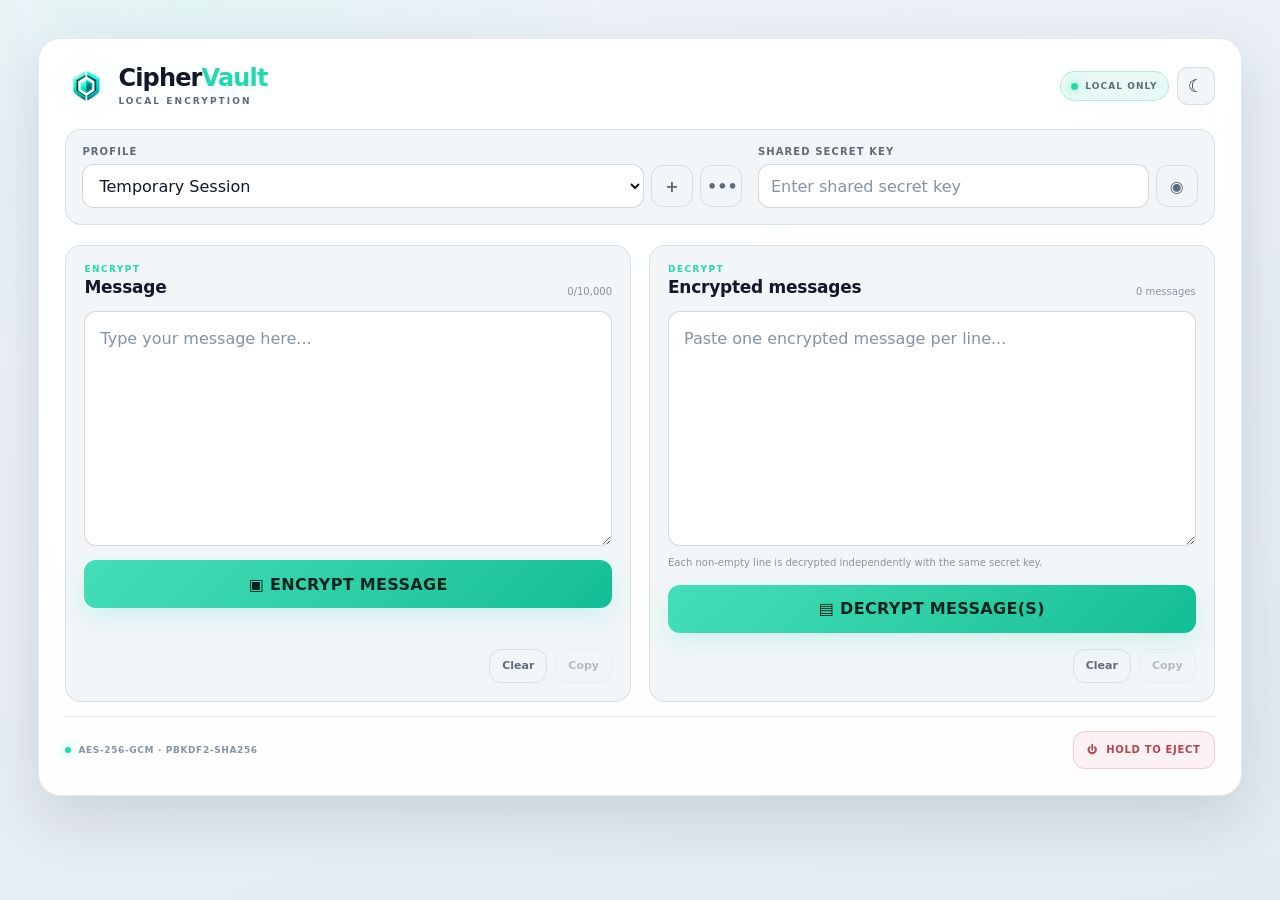
==== commit 9c1a341f: "Separate web and extension layouts and fix CipherVault icons - Restored a wide desktop-specific Ciph" ====
--- a/index.html
+++ b/index.html
@@ -8,7 +8,9 @@
 
     <title>CipherVault</title>
 
-    <link rel="icon" type="image/png" href="icons/icon32.png">
+    <link rel="icon" type="image/png" sizes="16x16" href="./icons/icon16.png">
+    <link rel="icon" type="image/png" sizes="32x32" href="./icons/icon32.png">
+    <link rel="apple-touch-icon" sizes="128x128" href="./icons/icon128.png">
     <link rel="stylesheet" href="style.css">
 </head>
 
@@ -18,7 +20,7 @@
             <div class="brand-area">
                 <img
                     class="brand-icon"
-                    src="icons/icon64.png"
+                    src="./icons/icon64.png"
                     alt="CipherVault"
                 >
 
--- a/style.css
+++ b/style.css
@@ -68,7 +68,7 @@
 
 body {
     min-height: 100vh;
-    padding: 28px;
+    padding: clamp(22px, 3vw, 46px);
     background:
         radial-gradient(circle at 15% 0%, rgba(84, 255, 194, 0.07), transparent 30%),
         linear-gradient(160deg, var(--bg), var(--bg-deep));
@@ -101,9 +101,9 @@
 }
 
 .app-shell {
-    width: min(1180px, 100%);
+    width: min(1440px, 100%);
     margin: 0 auto;
-    padding: 20px;
+    padding: 26px;
     border: 1px solid var(--border);
     border-radius: var(--radius-xl);
     background: color-mix(in srgb, var(--surface) 94%, transparent);
@@ -116,7 +116,7 @@
     align-items: center;
     justify-content: space-between;
     gap: 16px;
-    margin-bottom: 18px;
+    margin-bottom: 22px;
 }
 
 .brand-area,
@@ -236,8 +236,8 @@
 }
 
 .credentials-section {
-    margin-bottom: 16px;
-    padding: 14px;
+    margin-bottom: 20px;
+    padding: 16px;
     border: 1px solid var(--border);
     border-radius: var(--radius-lg);
     background: var(--surface-2);
@@ -245,8 +245,8 @@
 
 .credentials-editor {
     display: grid;
-    grid-template-columns: minmax(0, 1fr) minmax(0, 1.15fr);
-    gap: 12px;
+    grid-template-columns: minmax(0, 1.2fr) minmax(360px, 0.8fr);
+    gap: 16px;
     align-items: start;
 }
 
@@ -297,8 +297,8 @@
 }
 
 textarea {
-    min-height: 180px;
-    padding: 14px;
+    min-height: 235px;
+    padding: 15px;
     resize: vertical;
     line-height: 1.5;
 }
@@ -441,16 +441,16 @@
 
 .workspace {
     display: grid;
-    grid-template-columns: 1fr 1fr;
-    gap: 14px;
+    grid-template-columns: minmax(0, 1fr) minmax(0, 1fr);
+    gap: 18px;
 }
 
 .cipher-panel {
     min-width: 0;
     display: flex;
     flex-direction: column;
-    gap: 12px;
-    padding: 16px;
+    gap: 14px;
+    padding: 18px;
     border: 1px solid var(--border);
     border-radius: var(--radius-lg);
     background: var(--surface-2);
@@ -557,7 +557,7 @@
 }
 
 .output-area {
-    min-height: 120px;
+    min-height: 150px;
     background: color-mix(in srgb, var(--surface) 89%, var(--accent) 11%);
 }
 
@@ -875,51 +875,77 @@
     display: none !important;
 }
 
+/* =========================================
+   Website-only responsive layout
+   Base styles above are the desktop website.
+   Extension layout is isolated further below.
+   ========================================= */
+
+@media (max-width: 1080px) and (min-width: 761px) {
+    html:not(.extension-mode) body {
+        padding: 20px;
+    }
+
+    html:not(.extension-mode) .app-shell {
+        width: 100%;
+        padding: 20px;
+    }
+
+    html:not(.extension-mode) .credentials-editor {
+        grid-template-columns: minmax(0, 1fr) minmax(320px, 0.9fr);
+        gap: 12px;
+    }
+
+    html:not(.extension-mode) textarea {
+        min-height: 205px;
+    }
+}
+
 @media (max-width: 760px) {
-    body {
+    html:not(.extension-mode) body {
         padding: 14px;
     }
 
-    .app-shell {
+    html:not(.extension-mode) .app-shell {
         padding: 14px;
     }
 
-    .local-only-badge span:last-child {
+    html:not(.extension-mode) .local-only-badge span:last-child {
         display: none;
     }
 
-    .local-only-badge {
+    html:not(.extension-mode) .local-only-badge {
         width: 30px;
         justify-content: center;
         padding: 0;
     }
 
-    .credentials-editor {
+    html:not(.extension-mode) .credentials-editor {
         grid-template-columns: 1fr;
     }
 
-    .mobile-mode-switch {
+    html:not(.extension-mode) .mobile-mode-switch {
         display: grid;
     }
 
-    .workspace {
+    html:not(.extension-mode) .workspace {
         display: block;
     }
 
-    .cipher-panel {
+    html:not(.extension-mode) .cipher-panel {
         display: none;
     }
 
-    .cipher-panel.active-mobile {
+    html:not(.extension-mode) .cipher-panel.active-mobile {
         display: flex;
     }
 
-    .app-footer {
+    html:not(.extension-mode) .app-footer {
         align-items: stretch;
         flex-direction: column;
     }
 
-    .eject-button {
+    html:not(.extension-mode) .eject-button {
         width: 100%;
     }
 }
@@ -981,6 +1007,15 @@
     height: 34px;
 }
 
+html.extension-mode .local-only-badge span:last-child {
+    display: inline;
+}
+
+html.extension-mode .local-only-badge {
+    width: auto;
+    justify-content: center;
+}
+
 html.extension-mode .credentials-section {
     margin-bottom: 11px;
     padding: 10px;
@@ -1073,6 +1108,8 @@
 }
 
 html.extension-mode .app-footer {
+    align-items: stretch;
+    flex-direction: column;
     margin-top: 10px;
     padding-top: 10px;
 }
@@ -1082,6 +1119,7 @@
 }
 
 html.extension-mode .eject-button {
+    width: 100%;
     min-height: 34px;
     font-size: 9px;
 }
